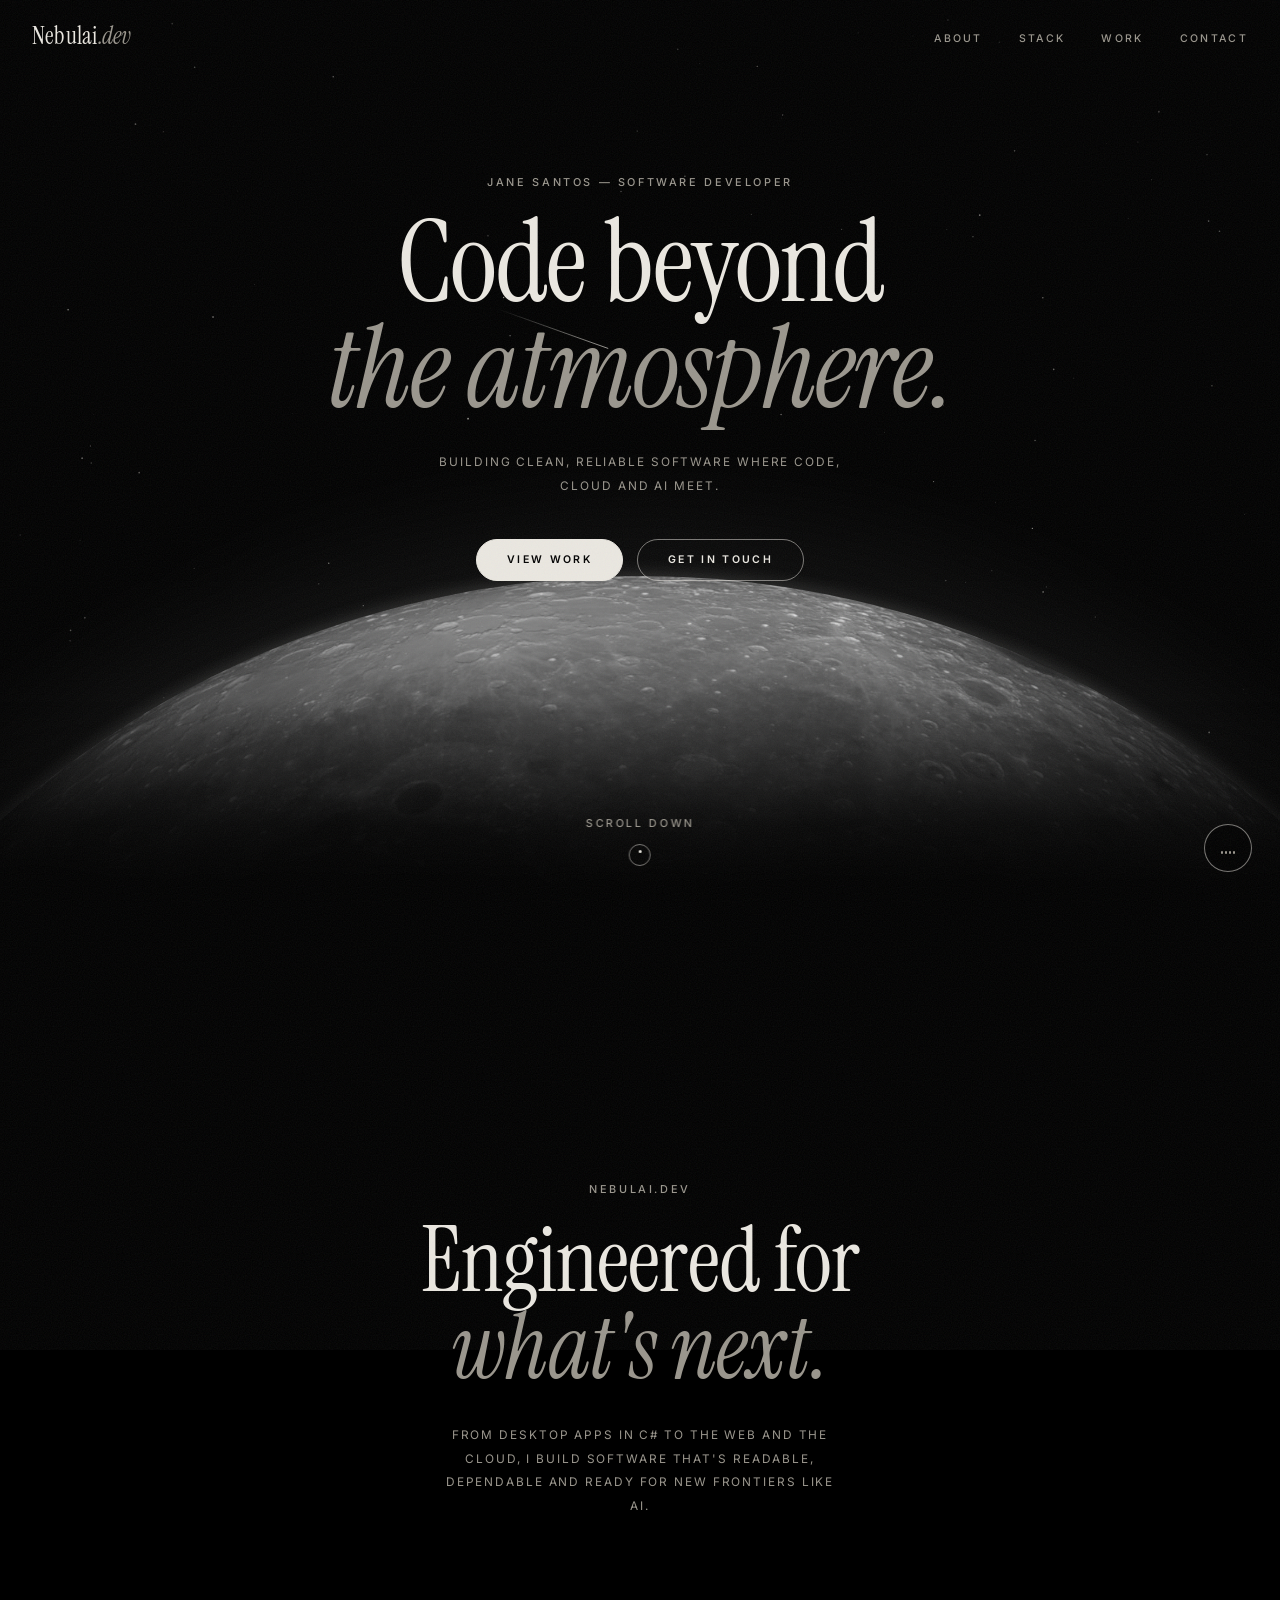
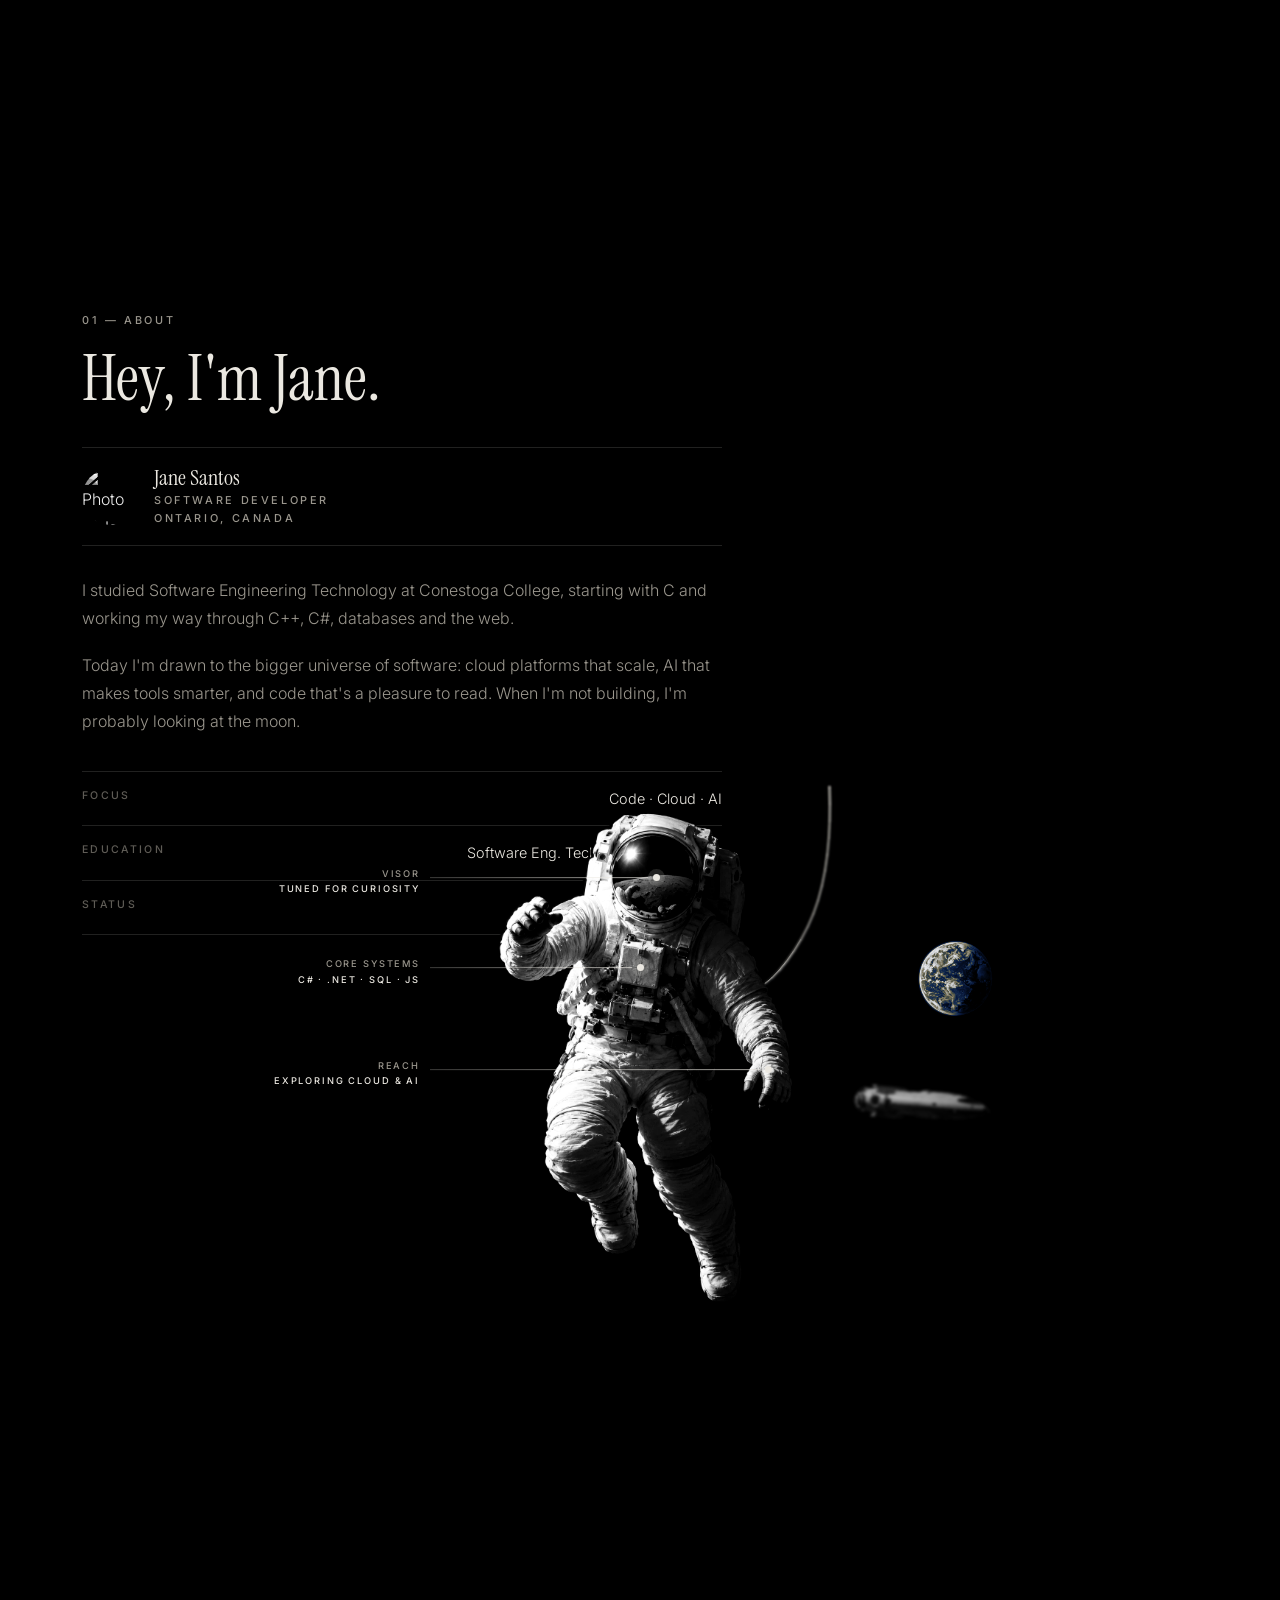
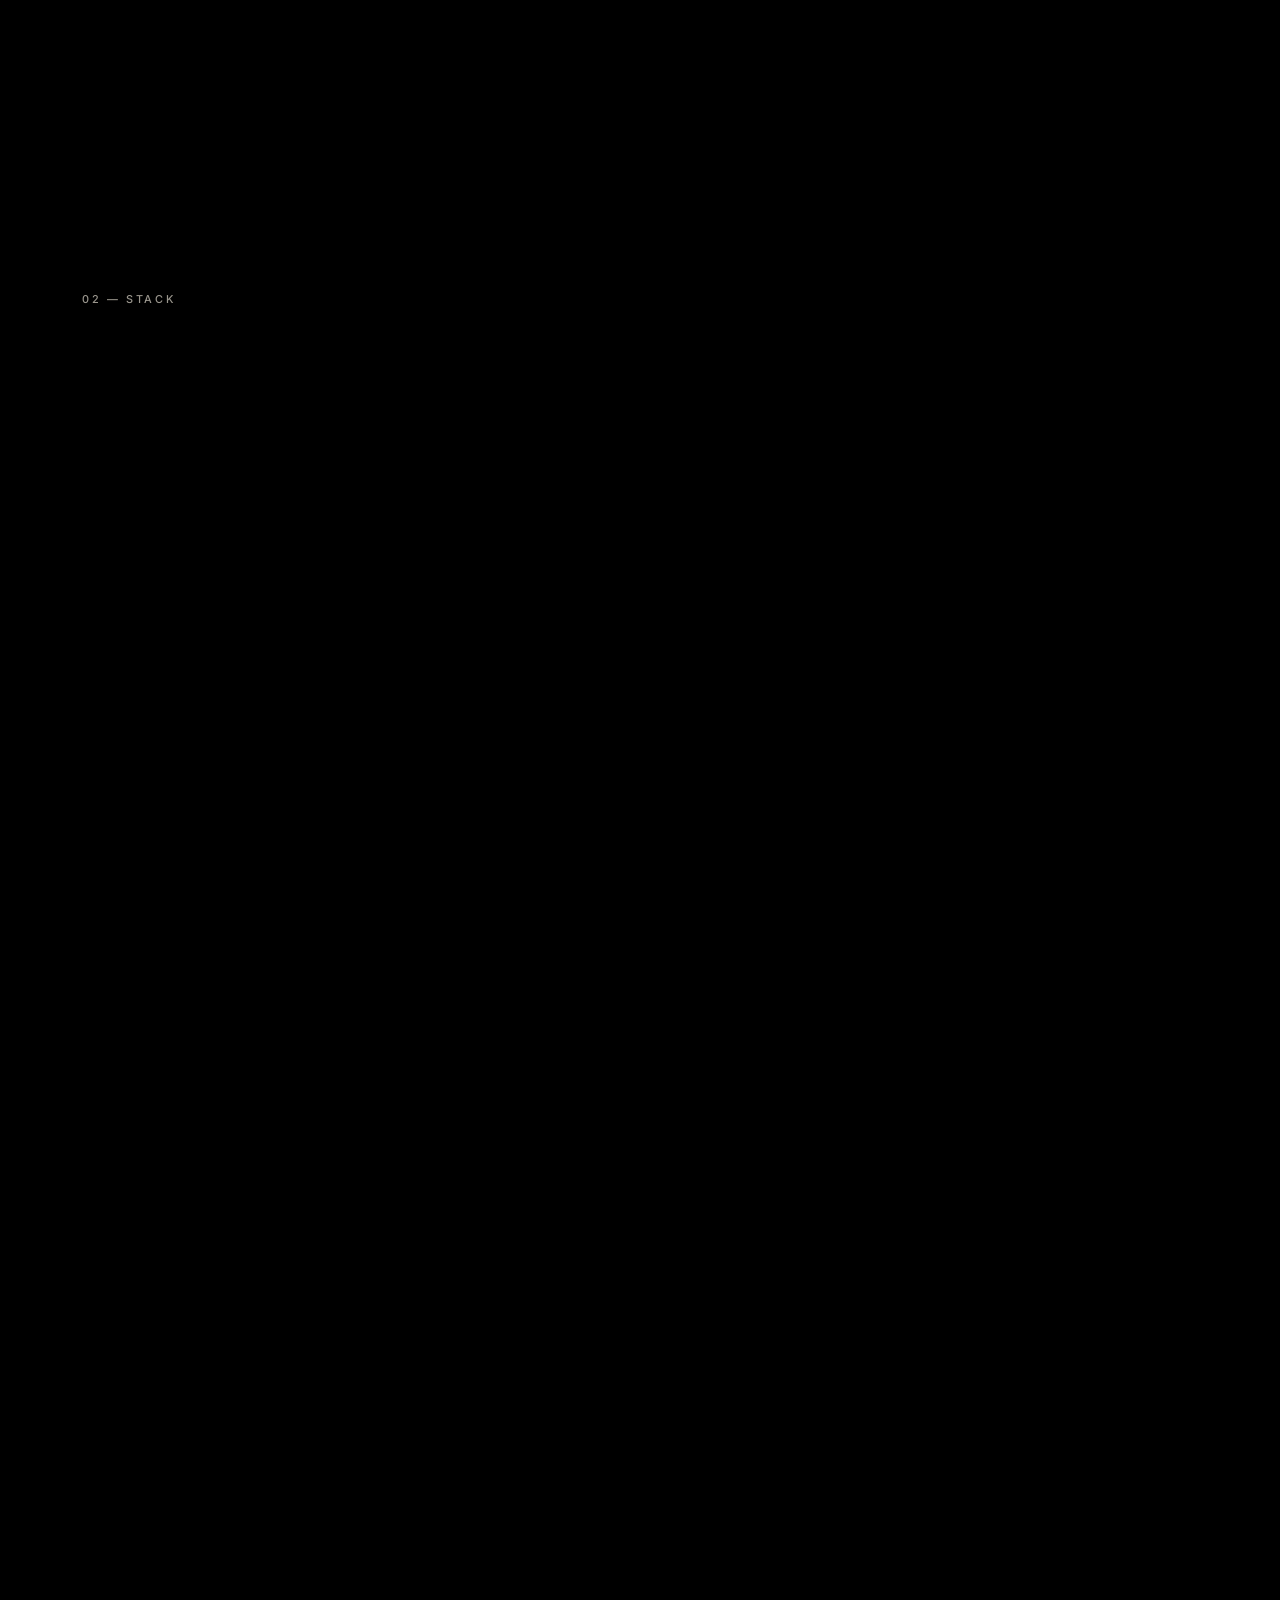
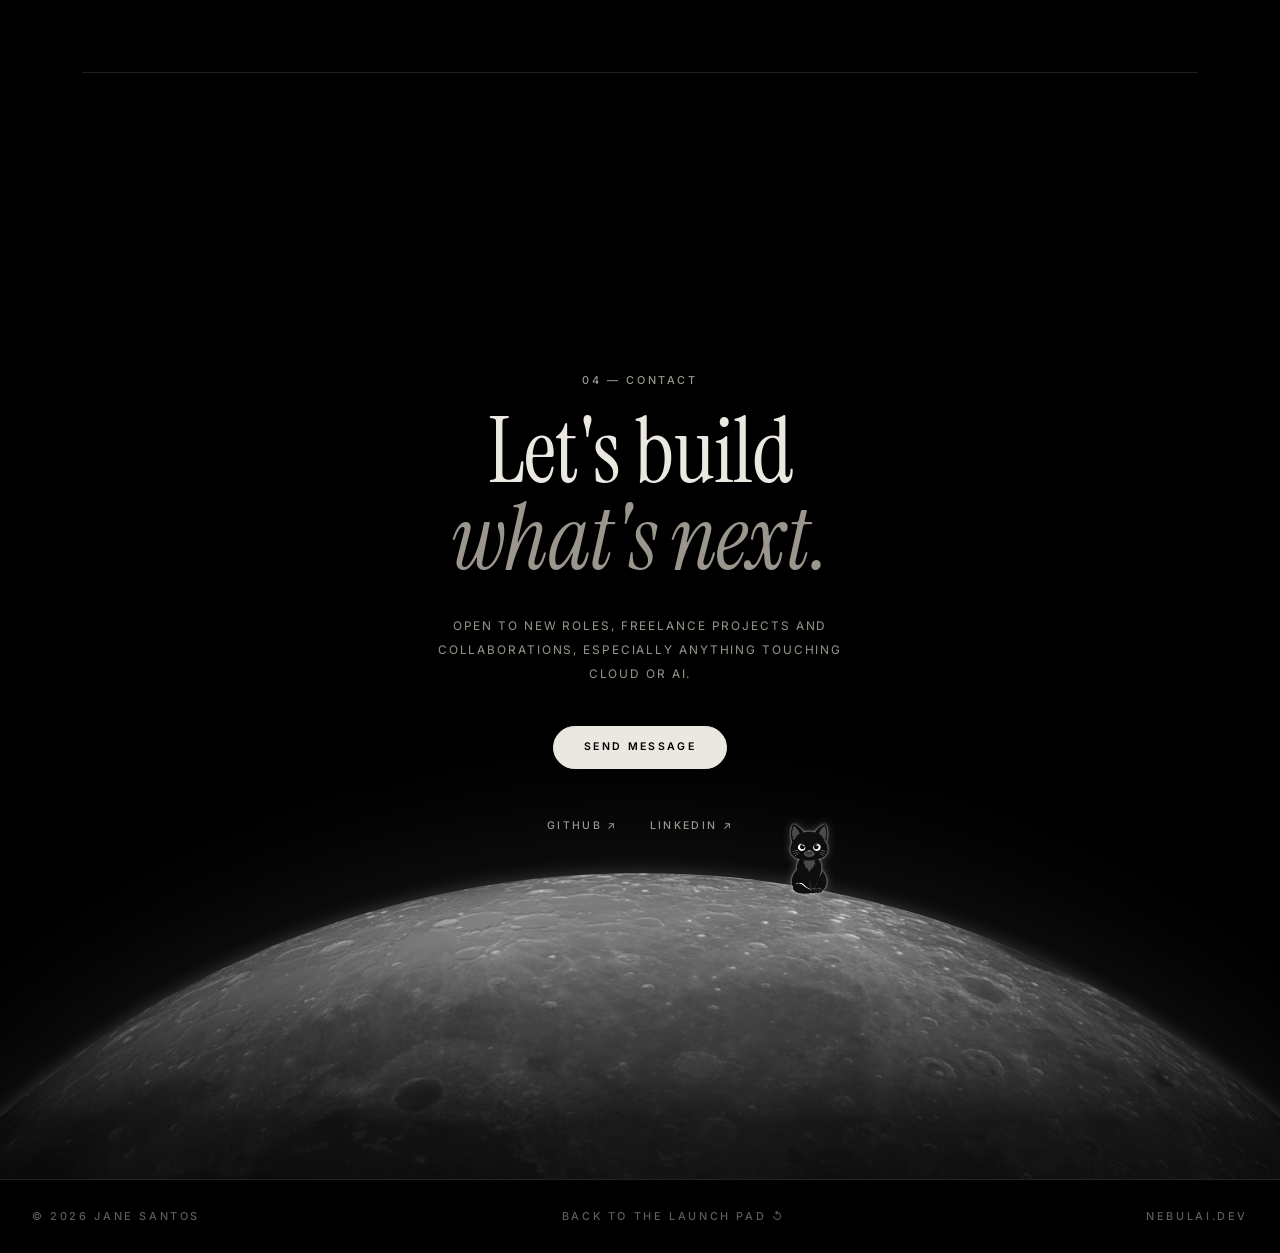
==== dark.html @ 29e5b68e "Combine bright and dark sides behind one launch screen, add easter eggs - Launch gate asks "Choose y" ====
<!DOCTYPE html>
<html lang="en">
<head>
  <meta charset="utf-8">
  <meta name="viewport" content="width=device-width, initial-scale=1">
  <title>nebulai.dev — Jane Santos</title>
  <meta name="description" content="Jane Santos — software developer working where code, cloud and AI meet.">
  <meta name="theme-color" content="#000000">
  <link rel="icon" href="favicon.ico">
  <link rel="preconnect" href="https://fonts.googleapis.com">
  <link rel="preconnect" href="https://fonts.gstatic.com" crossorigin>
  <link href="https://fonts.googleapis.com/css2?family=Instrument+Serif:ital@0;1&family=Inter:wght@300;400;500;600&family=JetBrains+Mono:wght@400&display=swap" rel="stylesheet">
  <link rel="stylesheet" href="CSS/dark.css">
</head>
<body>

  <a class="skip-link" href="#main">Skip to content</a>
  <canvas id="stars" aria-hidden="true"></canvas>

  <!-- Gradient map that tints the black and white Earth: dark oceans to deep blue,
       land to muted olive and tan, clouds stay white -->
  <svg class="svg-defs" width="0" height="0" aria-hidden="true">
    <filter id="earth-tone" color-interpolation-filters="sRGB">
      <feComponentTransfer>
        <feFuncR type="table" tableValues="0 .04 .10 .26 .42 .56 .66 .76 .86 .94 1"/>
        <feFuncG type="table" tableValues="0 .11 .20 .30 .42 .53 .66 .77 .87 .95 1"/>
        <feFuncB type="table" tableValues="0 .26 .36 .30 .33 .43 .62 .76 .88 .97 1"/>
      </feComponentTransfer>
    </filter>
  </svg>

  <!-- Nav -->
  <header class="nav">
    <a href="#top" class="wordmark">Nebulai<span>.dev</span></a>
    <nav aria-label="Primary">
      <ul class="nav-links">
        <li><a href="#about">About</a></li>
        <li><a href="#stack">Stack</a></li>
        <li><a href="#work">Work</a></li>
        <li><a href="#contact">Contact</a></li>
      </ul>
    </nav>
  </header>

  <main id="main">

    <!-- Hero: headline over a rising lunar horizon -->
    <section class="hero" id="top">
      <div class="hero-content">
        <p class="label">Jane Santos — Software Developer</p>
        <h1>Code beyond<br><em>the atmosphere.</em></h1>
        <p class="caps">Building clean, reliable software where code, cloud and AI meet.</p>
        <div class="hero-cta">
          <a class="pill pill-solid" href="#work">View work</a>
          <a class="pill" href="#contact">Get in touch</a>
        </div>
      </div>

      <div class="horizon" aria-hidden="true"><img src="images/moon.jpg" alt="" width="2560" height="2560"></div>

      <a class="scroll-cue" href="#intro" aria-label="Scroll down">
        <span class="label">Scroll down</span>
        <span class="cue-ring"><span></span></span>
      </a>
    </section>

    <!-- Statement -->
    <section class="statement" id="intro">
      <p class="label" data-reveal>nebulai.dev</p>
      <h2 class="display" data-reveal style="--d:.1s">Engineered for<br><em>what's next.</em></h2>
      <p class="caps" data-reveal style="--d:.2s">From desktop apps in C# to the web and the cloud, I build software that's readable, dependable and ready for new frontiers like AI.</p>
    </section>

    <!-- About -->
    <section class="about" id="about">
      <div class="container about-grid">
        <div class="about-text">
          <p class="label" data-reveal>01 — About</p>
          <h2 class="title" data-reveal style="--d:.1s">Hey, I'm Jane.</h2>

          <div class="id-card" data-reveal style="--d:.15s">
            <img class="avatar" src="https://github.com/janeset.png?size=160" alt="Photo of Jane" width="56" height="56">
            <div>
              <p class="id-name">Jane Santos</p>
              <p class="label">Software developer<br>Ontario, Canada</p>
            </div>
          </div>

          <p data-reveal style="--d:.2s">I studied Software Engineering Technology at Conestoga College, starting with C and working my way through C++, C#, databases and the web.</p>
          <p data-reveal style="--d:.25s">Today I'm drawn to the bigger universe of software: cloud platforms that scale, AI that makes tools smarter, and code that's a pleasure to read. When I'm not building, I'm probably looking at the moon.</p>

          <dl class="specs" data-reveal style="--d:.3s">
            <div><dt>Focus</dt><dd>Code · Cloud · AI</dd></div>
            <div><dt>Education</dt><dd>Software Eng. Technology, Conestoga</dd></div>
            <div><dt>Status</dt><dd>Open to new missions</dd></div>
          </dl>
        </div>

        <figure class="suit" aria-hidden="true" data-reveal>
          <!-- Farthest layer: Earth, effectively at infinity -->
          <div class="deep">
            <img class="earth" src="images/earth.jpg" alt="" width="520" height="520" loading="lazy">
          </div>

          <!-- ~100 m behind the astronaut: the ship the tether runs to -->
          <div class="far">
            <img class="ship" src="images/ship.jpg" alt="" width="900" height="507" loading="lazy">
          </div>

          <!-- Tether from the astronaut's hip to the ship's rear hatch, drawn by the script below -->
          <div class="tether"><canvas></canvas><canvas></canvas><canvas></canvas><canvas></canvas></div>

          <div class="suit-float">
            <img class="astro" src="images/astronaut.webp" alt="" width="1086" height="1448">
            <span class="suit-light"></span>
            <span class="anno" style="--x:54%; --y:17%;"><span class="anno-label">Visor<br><b>Tuned for curiosity</b></span></span>
            <span class="anno" style="--x:50%; --y:34%;"><span class="anno-label">Core systems<br><b>C# · .NET · SQL · JS</b></span></span>
            <span class="anno" style="--x:82%; --y:53%;"><span class="anno-label">Reach<br><b>Exploring cloud &amp; AI</b></span></span>
          </div>
          <span class="dust" aria-hidden="true"><i></i><i></i><i></i><i></i><i></i></span>
        </figure>
      </div>
    </section>

    <!-- Stack -->
    <section class="section" id="stack">
      <div class="container">
        <p class="label" data-reveal>02 — Stack</p>
        <h2 class="title" data-reveal style="--d:.1s">Tools of the mission.</h2>
        <div class="stack-grid">
          <div class="stack-col" data-reveal style="--d:.1s">
            <h3>Code</h3>
            <ul>
              <li>C#<span>.NET · WPF · UWP</span></li>
              <li>C / C++<span>Foundations</span></li>
              <li>JavaScript<span>Web</span></li>
              <li>PHP<span>Server-side</span></li>
              <li>HTML &amp; CSS<span>Interfaces</span></li>
            </ul>
          </div>
          <div class="stack-col" data-reveal style="--d:.2s">
            <h3>Cloud &amp; Data</h3>
            <ul>
              <li>MySQL<span>Databases</span></li>
              <li>Git &amp; GitHub<span>Version control</span></li>
              <li>GitHub Pages<span>Hosting</span></li>
              <li>Cloud deployment<span>Exploring</span></li>
            </ul>
          </div>
          <div class="stack-col" data-reveal style="--d:.3s">
            <h3>AI</h3>
            <ul>
              <li>LLMs &amp; prompting<span>Exploring</span></li>
              <li>AI-assisted development<span>Daily</span></li>
              <li>APIs &amp; integrations<span>Exploring</span></li>
            </ul>
          </div>
        </div>
      </div>
    </section>

    <!-- Work -->
    <section class="section" id="work">
      <div class="container">
        <p class="label" data-reveal>03 — Selected work</p>
        <h2 class="title" data-reveal style="--d:.1s">Missions launched.</h2>

        <ol class="work">
          <li data-reveal>
            <a class="work-row" href="https://github.com/janeset/text-editor">
              <span class="work-num">01</span>
              <span class="work-title">Text Editor</span>
              <span class="work-desc">A desktop text editor built with Windows Presentation Foundation on .NET: open, edit and save files with a familiar UI.</span>
              <span class="work-tags">C# · WPF · .NET</span>
              <span class="work-arrow" aria-hidden="true">→</span>
            </a>
          </li>
          <li data-reveal>
            <a class="work-row" href="https://github.com/janeset/tile-puzzle-game-uwp">
              <span class="work-num">02</span>
              <span class="work-title">Tile Puzzle</span>
              <span class="work-desc">The classic sliding-tile puzzle: move tiles into the empty spot until they're in order. Built with Hongsik Eom.</span>
              <span class="work-tags">C# · UWP · Team</span>
              <span class="work-arrow" aria-hidden="true">→</span>
            </a>
          </li>
          <li data-reveal>
            <a class="work-row" href="https://github.com/janeset/zoo-website-cgi-php">
              <span class="work-num">03</span>
              <span class="work-title">Zoo Website</span>
              <span class="work-desc">A multi-page zoo site with server-side rendering using CGI and PHP. Built with Hongsik Eom.</span>
              <span class="work-tags">PHP · CGI · HTML/CSS</span>
              <span class="work-arrow" aria-hidden="true">→</span>
            </a>
          </li>
          <li data-reveal>
            <a class="work-row" href="https://github.com/janeset/hilo-game-asp-classic">
              <span class="work-num">04</span>
              <span class="work-title">Hi-Lo Game</span>
              <span class="work-desc">A number-guessing web game: pick a max, then guess, and the server tells you if you're too high, too low or spot on.</span>
              <span class="work-tags">ASP Classic · Web</span>
              <span class="work-arrow" aria-hidden="true">→</span>
            </a>
          </li>
        </ol>

        <p class="more" data-reveal><a class="pill" href="https://github.com/janeset">All projects on GitHub</a></p>
      </div>
    </section>

    <!-- Contact: bookended by the moon -->
    <section class="contact" id="contact">
      <div class="contact-inner">
        <p class="label" data-reveal>04 — Contact</p>
        <h2 class="display" data-reveal style="--d:.1s">Let's build<br><em>what's next.</em></h2>
        <p class="caps" data-reveal style="--d:.2s">Open to new roles, freelance projects and collaborations, especially anything touching cloud or AI.</p>
        <div class="hero-cta" data-reveal style="--d:.3s">
          <button class="pill pill-solid" type="button" data-open-message>Send message</button>
        </div>
        <!-- The message form opens in a popup. Messages go through Web3Forms to Jane's inbox; her
             address never appears in the page. data-access-key is the Web3Forms key for that inbox. -->
        <dialog class="message-dialog" aria-labelledby="message-title">
        <form class="contact-form" data-access-key="56c826d7-258f-4535-a06f-22f3684d419f" novalidate>
          <p class="label" id="message-title">Make contact</p>
          <button class="dialog-close" type="button" aria-label="Close" data-close-message>×</button>
          <div class="form-row">
            <label class="field"><span>Name</span><input name="name" type="text" autocomplete="name" maxlength="80" required></label>
            <label class="field"><span>Email</span><input name="email" type="email" autocomplete="email" maxlength="254" spellcheck="false" required></label>
          </div>
          <label class="field"><span>Message</span><textarea name="message" rows="4" minlength="10" maxlength="500" aria-describedby="message-count" required></textarea></label>
          <p class="field-count" id="message-count" aria-live="off">0 / 500</p>
          <!-- spam trap: people never see or tick it; bots that fill everything in get turned away -->
          <input class="form-trap" name="botcheck" type="checkbox" tabindex="-1" autocomplete="off" aria-hidden="true">
          <div class="form-foot">
            <p class="form-status" role="status" aria-live="polite"></p>
            <button class="pill pill-solid" type="submit">Transmit</button>
          </div>
        </form>
        </dialog>
        <ul class="contact-links" data-reveal style="--d:.4s">
          <li><a href="https://github.com/janeset">GitHub ↗</a></li>
          <li><a href="https://www.linkedin.com/in/janeset/">LinkedIn ↗</a></li>
        </ul>
      </div>
      <div class="horizon horizon-end" aria-hidden="true"><img src="images/moon.jpg" alt="" width="2560" height="2560" loading="lazy"></div>
    </section>

  </main>

  <!-- Floating sound control, always within reach: the volume slider slides out on hover or focus -->
  <div class="sound-dock">
    <label class="sound-volume">
      <span class="label">Volume</span>
      <input type="range" min="0" max="100" value="60" aria-label="Music volume">
    </label>
    <button class="sound-toggle sound-float" type="button" aria-pressed="false" aria-label="Play background music">
      <span class="sound-bars" aria-hidden="true"><i></i><i></i><i></i><i></i></span>
    </button>
  </div>

  <footer class="footer">
    <p class="label">© <span id="year">2026</span> Jane Santos</p>
    <a class="label side-switch" href="./?launch">Back to the launch pad ↺</a>
    <p class="label">nebulai.dev</p>
  </footer>

  <script>
    document.getElementById('year').textContent = new Date().getFullYear();
    //var reduce = matchMedia('(prefers-reduced-motion: reduce)').matches;
    var reduce = false;

    // Sparse, quiet starfield
    (function () {
      var canvas = document.getElementById('stars');
      var ctx = canvas.getContext('2d');
      var stars = [], shooting = null, w, h, dpr;

      function resize() {
        dpr = Math.min(window.devicePixelRatio || 1, 2);
        w = canvas.width = innerWidth * dpr;
        h = canvas.height = innerHeight * dpr;
        canvas.style.width = innerWidth + 'px';
        canvas.style.height = innerHeight + 'px';
        var count = Math.round((innerWidth * innerHeight) / 9000);
        stars = [];
        for (var i = 0; i < count; i++) {
          stars.push({
            x: Math.random() * w,
            y: Math.random() * h,
            r: (Math.random() * 0.8 + 0.2) * dpr,
            a: Math.random() * Math.PI,
            s: Math.random() * 0.006 + 0.001,
            b: Math.random() * 0.5 + 0.2
          });
        }
      }

      function draw() {
        ctx.clearRect(0, 0, w, h);
        for (var i = 0; i < stars.length; i++) {
          var st = stars[i];
          if (!reduce) st.a += st.s;
          ctx.beginPath();
          ctx.arc(st.x, st.y, st.r, 0, Math.PI * 2);
          ctx.fillStyle = 'rgba(235,232,225,' + (st.b * (0.55 + Math.abs(Math.sin(st.a)) * 0.45)) + ')';
          ctx.fill();
        }
        if (!reduce) {
          if (!shooting && Math.random() < 0.0015) {
            shooting = { x: Math.random() * w * 0.6, y: Math.random() * h * 0.35, vx: 7 * dpr, vy: 2.5 * dpr, life: 1 };
          }
          if (shooting) {
            var g = ctx.createLinearGradient(shooting.x, shooting.y, shooting.x - shooting.vx * 16, shooting.y - shooting.vy * 16);
            g.addColorStop(0, 'rgba(235,232,225,' + shooting.life * 0.8 + ')');
            g.addColorStop(1, 'rgba(235,232,225,0)');
            ctx.strokeStyle = g;
            ctx.lineWidth = dpr;
            ctx.beginPath();
            ctx.moveTo(shooting.x, shooting.y);
            ctx.lineTo(shooting.x - shooting.vx * 16, shooting.y - shooting.vy * 16);
            ctx.stroke();
            shooting.x += shooting.vx; shooting.y += shooting.vy; shooting.life -= 0.012;
            if (shooting.life <= 0) shooting = null;
          }
          requestAnimationFrame(draw);
        }
      }

      addEventListener('resize', function () { resize(); if (reduce) draw(); });
      resize();
      draw();
    })();

    // Nav background once scrolled; hero parallax (moon rises, text drifts away)
    (function () {
      var nav = document.querySelector('.nav');
      var horizon = document.querySelector('.hero .horizon');
      var content = document.querySelector('.hero-content');
      var suit = document.querySelector('.suit');
      var mx = 0, my = 0;
      var ticking = false;

      function update() {
        var y = scrollY;
        nav.classList.toggle('scrolled', y > 40);
        if (!reduce && y < innerHeight * 1.2) {
          horizon.style.setProperty('--rise', (-y * 0.3) + 'px');
          content.style.opacity = Math.max(0, 1 - y / (innerHeight * 0.55));
          content.style.transform = 'translateY(' + (y * 0.25) + 'px)';
        }
        if (!reduce) {
          // Astronaut drifts at its own depth: slower than the page, nudged by the pointer
          var r = suit.getBoundingClientRect();
          var offset = r.top + r.height / 2 - innerHeight / 2;
          suit.style.setProperty('--px', mx + 'px');
          suit.style.setProperty('--py', (-offset * 0.14 + my) + 'px');
        }
        ticking = false;
      }
      function requestUpdate() {
        if (!ticking) { requestAnimationFrame(update); ticking = true; }
      }
      addEventListener('scroll', requestUpdate, { passive: true });
      addEventListener('resize', requestUpdate);
      if (matchMedia('(pointer: fine)').matches) {
        addEventListener('pointermove', function (e) {
          mx = (e.clientX / innerWidth - 0.5) * -18;
          my = (e.clientY / innerHeight - 0.5) * -14;
          requestUpdate();
        }, { passive: true });
      }
      update();
    })();

    // Tether: a 3D model of a 1.5 cm braided cable from the astronaut's hip (5 m from the camera) to
    // the ship's rear hatch (~105 m), projected through a pinhole camera. It is redrawn every frame from
    // the live positions of both ends, so float, tumble and parallax all keep it attached.
    (function () {
      var wrap = document.querySelector('.tether');
      if (!wrap) return;
      var suit = document.querySelector('.suit');
      var floater = document.querySelector('.suit-float');
      var astro = document.querySelector('.suit .astro');
      var far = document.querySelector('.far');
      var canvases = wrap.querySelectorAll('canvas');
      var ctxs = Array.prototype.map.call(canvases, function (c) { return c.getContext('2d'); });

      var Z0 = 5, Z1 = 105;              // depth of the hip and the hatch, m
      var LEN = 104;                     // cable length, m (~4% slack over the ~100 m gap)
      var DIA = 0.015;                   // cable diameter, m
      var SHADOW_END = 0.85;             // first stretch sits in the astronaut's shadow, m
      var BUCKETS = [2, 6, 12, Infinity]; // depth-of-field buckets (canvas 1-4), by metres along the cable
      // Slack, authored as it should look from the camera: [fraction of the way across the screen,
      // x px, y px off the straight sight line, for the 400 px figure]. Each point is lifted back into
      // 3D at its own depth, so foreshortening can't fold the curve into a kink. Lazy curves sit near
      // the astronaut (behind the glove, then out and back), the far part runs straight. No gravity in
      // orbit, so no sag; the tightest 3D bend is ~1.5 m, far above the cable's ~20 cm limit.
      var SHAPE = [[0, 0, 0], [.11, 23.3, 18.9], [.25, 45.3, 76.3], [.38, 64, 65.6], [.52, 56.9, 31],
                   [.64, 27.4, 7.1], [.75, 10.7, 1], [.87, 2.3, 1], [1, 0, 0]];
      var GLINTS = [19, 31, 47, 66, 88]; // where the far hairline now and then catches the sun, m
      var SUN = norm([-.55, -.62, -.56]);  // toward the sun: upper left, camera side
      var EARTH = norm([.45, -.45, .77]);  // toward Earth: upper right, behind the astronaut
      var IVORY = [228, 223, 212];         // matches the sunlit suit fabric
      var EARTHSHINE = [120, 150, 205];
      var BANDS = [-.75, -.25, .25, .75];  // across the cylinder, -1..1

      // Sample points packed toward the astronaut, where most of the on-screen length is
      var U = [];
      for (var i = 0; i <= 80; i++) U.push(LEN * (Math.exp(5 * i / 80) - 1) / (Math.exp(5) - 1));

      function norm(v) { var l = Math.hypot(v[0], v[1], v[2]) || 1; return [v[0] / l, v[1] / l, v[2] / l]; }
      function dot(a, b) { return a[0] * b[0] + a[1] * b[1] + a[2] * b[2]; }
      function cross(a, b) { return [a[1] * b[2] - a[2] * b[1], a[2] * b[0] - a[0] * b[2], a[0] * b[1] - a[1] * b[0]]; }
      function rgb(c) { return 'rgb(' + Math.round(c[0]) + ',' + Math.round(c[1]) + ',' + Math.round(c[2]) + ')'; }
      // How much of the cable at u metres a blur bucket draws. Across each seam the blurrier bucket
      // fades in before it and the sharper one fades out after it, so one is always fully opaque:
      // no gap and no doubled-up blob where the two meet.
      function bucketShare(b, u) {
        var lo = b ? BUCKETS[b - 1] : -Infinity, hi = BUCKETS[b];
        var fadeIn = b ? Math.min(1, Math.max(0, (u - lo * .7) / (lo * .3))) : 1;
        var fadeOut = hi === Infinity ? 1 : Math.min(1, Math.max(0, 1 - (u - hi) / (hi * .3)));
        return Math.min(fadeIn, fadeOut);
      }

      // Smooth (Catmull-Rom style) interpolation of the slack shape
      function shapeSlope(k, j) {
        if (k === 0 || k === SHAPE.length - 1) return 0;
        return (SHAPE[k + 1][j] - SHAPE[k - 1][j]) / (SHAPE[k + 1][0] - SHAPE[k - 1][0]);
      }
      function deviation(s) {
        var k = 1;
        while (k < SHAPE.length - 1 && SHAPE[k][0] < s) k++;
        var a = SHAPE[k - 1], b = SHAPE[k], h = b[0] - a[0], q = (s - a[0]) / h, q2 = q * q, q3 = q2 * q;
        return [1, 2].map(function (j) {
          return (2 * q3 - 3 * q2 + 1) * a[j] + (q3 - 2 * q2 + q) * h * shapeSlope(k - 1, j) +
                 (3 * q2 - 2 * q3) * b[j] + (q3 - q2) * h * shapeSlope(k, j);
        });
      }
      // Slow transverse waves running from the astronaut toward the ship, dying out with distance
      function wave(u, t) {
        var env = .09 * (1 - Math.exp(-u * u / .36)) * Math.exp(-u / 7);
        var a = Math.sin(2 * Math.PI * (u / 7 - t / 16));
        var b = Math.sin(2 * Math.PI * (u / 11 - t / 13) + 1.3);
        return [env * (.8 * a - .35 * b), env * (.6 * a + .55 * b)];
      }
      // A point on the cable u metres from the hip, in camera space (m). A straight line from hip to
      // hatch projects at screen fraction k * Z1 / Z, which is where the slack shape is looked up.
      function pointAt(u, t, A, B) {
        var k = u / LEN, Z = A[2] + k * (B[2] - A[2]), d = deviation(k * B[2] / Z), w = wave(u, t);
        return [A[0] + k * (B[0] - A[0]) + d[0] * Z / 1250 + w[0], A[1] + k * (B[1] - A[1]) + d[1] * Z / 1250 + w[1], Z];
      }

      // Live end points, in the figure's own pixels
      function matrixOf(el) {
        var t = getComputedStyle(el).transform;
        if (!t || t === 'none') return [1, 0, 0, 1, 0, 0];
        var v = t.slice(t.indexOf('(') + 1).match(/-?\d*\.?\d+(?:e[-+]?\d+)?/gi).map(Number);
        return v.length === 6 ? v : [v[0], v[1], v[4], v[5], v[12], v[13]];
      }
      function translateOf(el) {
        var t = getComputedStyle(el).translate;
        if (!t || t === 'none') return [0, 0];
        var v = t.split(' ').map(parseFloat);
        return [v[0] || 0, v[1] || 0];
      }
      // Clip point behind the right hip, carried through the astronaut's tumble and zero-g drift
      function hipPoint(W, H) {
        var m = matrixOf(astro), ox = .54 * W, oy = .36 * H; // .astro transform-origin
        var dx = .60 * W - ox, dy = .50 * H - oy, fl = matrixOf(floater);
        return [ox + m[0] * dx + m[2] * dy + m[4] + fl[4], oy + m[1] * dx + m[3] * dy + m[5] + fl[5]];
      }
      // Rear hatch (12% / 43% into the ship image), plus the far layer's own parallax offset
      function hatchPoint(W, H) {
        var o = translateOf(far), shipW = .4 * W;
        return [W + .12 * shipW + o[0], .02 * H + .43 * shipW * 507 / 900 + o[1]];
      }

      var dpr = 1, cw = 0, ch = 0;
      function size() {
        dpr = Math.min(window.devicePixelRatio || 1, 2);
        cw = wrap.offsetWidth;
        ch = wrap.offsetHeight;
        Array.prototype.forEach.call(canvases, function (c, k) {
          c.width = Math.round(cw * dpr);
          c.height = Math.round(ch * dpr);
          ctxs[k].setTransform(dpr, 0, 0, dpr, 0, 0);
          ctxs[k].lineCap = 'round';
        });
      }

      // One short stretch of cable, shaded as a lit cylinder and drawn at its true projected width.
      // fade is this stretch's share of its depth-of-field bucket (cross-fades at bucket seams).
      function segment(i, P, S, f, ctx, fade) {
        var p0 = P[i], p1 = P[i + 1], s0 = S[i], s1 = S[i + 1];
        var sx = s1[0] - s0[0], sy = s1[1] - s0[1], sl = Math.hypot(sx, sy) || 1;
        var nx = -sy / sl, ny = sx / sl;
        var m = [(p0[0] + p1[0]) / 2, (p0[1] + p1[1]) / 2, (p0[2] + p1[2]) / 2];
        var T = norm([p1[0] - p0[0], p1[1] - p0[1], p1[2] - p0[2]]);
        // V faces the camera; N runs across the cable on the side of the screen normal
        var c = norm([-m[0], -m[1], -m[2]]), ct = dot(c, T);
        var V = norm([c[0] - ct * T[0], c[1] - ct * T[1], c[2] - ct * T[2]]);
        var N = norm(cross(T, V));
        if ((N[0] - m[0] / m[2] * N[2]) * nx + (N[1] - m[1] / m[2] * N[2]) * ny < 0) N = [-N[0], -N[1], -N[2]];
        var sunA = dot(V, SUN), sunB = dot(N, SUN), earthA = dot(V, EARTH), earthB = dot(N, EARTH);
        var lit = (U[i] + U[i + 1]) / 2 >= SHADOW_END ? 1 : 0; // hard shadow edge: no air to soften it
        var width = f * DIA / m[2];

        // No ambient light in vacuum: only the sun and a faint cool rim of Earthshine
        function shade(x) {
          var r = Math.sqrt(1 - x * x);
          var sun = lit * Math.max(0, sunA * r + sunB * x);
          var earth = .22 * Math.max(0, earthA * r + earthB * x);
          return [0, 1, 2].map(function (j) { return 4 + IVORY[j] * sun + EARTHSHINE[j] * earth; });
        }
        function line(offset, lineWidth, style, alpha) {
          ctx.globalAlpha = alpha * fade;
          // Round caps join neighbouring strokes, but where they're translucent the overlaps would bead
          ctx.lineCap = alpha * fade < 1 ? 'butt' : 'round';
          ctx.strokeStyle = style;
          ctx.lineWidth = lineWidth;
          ctx.beginPath();
          ctx.moveTo(s0[0] + nx * offset, s0[1] + ny * offset);
          ctx.lineTo(s1[0] + nx * offset, s1[1] + ny * offset);
          ctx.stroke();
        }

        if (width >= 1) {
          // Bands across the tapered width, plus a specular streak where the sun hits square on
          BANDS.forEach(function (x) { line(x * width / 2, width / 4 * 1.3, rgb(shade(x)), 1); });
          var peak = Math.hypot(sunA, sunB);
          if (lit && peak > 0) line(sunB / peak * width * .4, Math.max(.35, width * .15), '#fffcf4', .45 * peak);
        } else {
          // Under a pixel wide: a 1 px hairline whose opacity is its true coverage (no haze in vacuum)
          var avg = [0, 0, 0];
          BANDS.forEach(function (x) { shade(x).forEach(function (v, j) { avg[j] += v / BANDS.length; }); });
          line(0, 1, rgb(avg), width);
        }
        ctx.globalAlpha = 1;
      }

      // Brief sun glints where the far hairline's braid catches the light
      function glints(A, B, f, cx, cy, t) {
        var ctx = ctxs[ctxs.length - 1];
        GLINTS.forEach(function (u, k) {
          var g = Math.pow(.5 + .5 * Math.sin(t * 2 * Math.PI / 9 + k * 2.1), 8);
          if (g < .02) return;
          var p = pointAt(u, t, A, B), x = cx + f * p[0] / p[2], y = cy + f * p[1] / p[2];
          var glow = ctx.createRadialGradient(x, y, 0, x, y, 1.8);
          glow.addColorStop(0, 'rgba(255,252,244,' + (.55 * g) + ')');
          glow.addColorStop(1, 'rgba(255,252,244,0)');
          ctx.fillStyle = glow;
          ctx.beginPath();
          ctx.arc(x, y, 1.8, 0, 2 * Math.PI);
          ctx.fill();
        });
      }

      function draw(t) {
        if (!wrap.offsetParent) return; // hidden on narrow screens
        if (wrap.offsetWidth !== cw || wrap.offsetHeight !== ch) size();
        var W = suit.offsetWidth, H = suit.offsetHeight;
        var f = 3.125 * W, cx = W / 2, cy = H / 2; // 1250 px focal length for the 400 px figure
        var hip = hipPoint(W, H), hatch = hatchPoint(W, H);
        var A = [(hip[0] - cx) * Z0 / f, (hip[1] - cy) * Z0 / f, Z0];
        var B = [(hatch[0] - cx) * Z1 / f, (hatch[1] - cy) * Z1 / f, Z1];

        var P = [], S = [];
        for (var i = 0; i < U.length; i++) {
          var p = pointAt(U[i], t, A, B);
          P.push(p);
          S.push([cx + f * p[0] / p[2], cy + f * p[1] / p[2]]);
        }
        ctxs.forEach(function (ctx) { ctx.clearRect(0, 0, cw, ch); });
        for (i = 0; i < U.length - 1; i++) {
          var u = (U[i] + U[i + 1]) / 2;
          for (var b = 0; b < ctxs.length; b++) {
            var fade = bucketShare(b, u);
            if (fade > 0) segment(i, P, S, f, ctxs[b], fade);
          }
        }
        glints(A, B, f, cx, cy, t);
      }

      var raf = 0;
      function loop(ms) { draw(ms / 1000); raf = requestAnimationFrame(loop); }
      if (reduce) {
        // One still frame, redrawn only when the layout changes
        draw(0);
        addEventListener('resize', function () { draw(0); });
      } else if ('IntersectionObserver' in window) {
        new IntersectionObserver(function (entries) {
          cancelAnimationFrame(raf);
          if (entries[entries.length - 1].isIntersecting) raf = requestAnimationFrame(loop);
        }, { rootMargin: '100px' }).observe(suit);
      } else {
        raf = requestAnimationFrame(loop);
      }
    })();

    // Background music: "Space Ambient" by playstarz_music (Pixabay License, no attribution needed).
    // Played through Web Audio so fades and volume also work on iOS. The file only loads once someone
    // turns sound on; browsers allow that only after a click or key press. On/off and volume are
    // remembered for the next visit.
    (function () {
      var buttons = Array.prototype.slice.call(document.querySelectorAll('.sound-toggle'));
      var dock = document.querySelector('.sound-dock');
      var slider = document.querySelector('.sound-volume input');
      var AC = window.AudioContext || window.webkitAudioContext;
      if (!buttons.length || !AC) { if (dock) dock.hidden = true; return; }

      var SRC = 'audio/space-ambient.mp3';
      var KEY = 'nebulaiSound', VOL_KEY = 'nebulaiVolume';
      var volume = .6, wanted = false, running = false;
      var ctx, gain, track;

      function stored(key) { try { return localStorage.getItem(key); } catch (e) { return null; } }
      function store(key, v) { try { localStorage.setItem(key, v); } catch (e) {} }
      // Slider position to gain, on a curve so the low end of the slider stays usable
      function level() { return Math.pow(volume, 1.6); }

      function build() {
        ctx = new AC();
        track = new Audio(SRC);
        track.loop = true;
        track.preload = 'auto';
        gain = ctx.createGain();
        gain.gain.value = 0;
        ctx.createMediaElementSource(track).connect(gain).connect(ctx.destination);
      }
      function start() {
        if (!ctx) build();
        running = true;
        ctx.resume();
        track.play().catch(function () {}); // still blocked: the next click retries via the toggle
        gain.gain.cancelScheduledValues(ctx.currentTime);
        gain.gain.setTargetAtTime(level(), ctx.currentTime, 1);
      }
      function stop() {
        running = false;
        if (!ctx) return;
        gain.gain.cancelScheduledValues(ctx.currentTime);
        gain.gain.setTargetAtTime(0, ctx.currentTime, .35);
        setTimeout(function () { if (!running) track.pause(); }, 1800);
      }

      function showState(on) {
        buttons.forEach(function (b) {
          b.setAttribute('aria-pressed', on);
          b.setAttribute('aria-label', on ? 'Mute background music' : 'Play background music');
        });
      }
      function setWanted(on) {
        wanted = on;
        store(KEY, on ? 'on' : 'off');
        showState(on);
        if (on) start(); else stop();
        // Show the volume slider for a moment when sound comes on (touch screens have no hover)
        if (dock && on) {
          dock.classList.add('is-open');
          clearTimeout(dock.closeTimer);
          dock.closeTimer = setTimeout(function () { dock.classList.remove('is-open'); }, 4000);
        }
      }
      buttons.forEach(function (b) { b.addEventListener('click', function () { setWanted(!wanted); }); });

      if (slider) {
        var savedVolume = parseFloat(stored(VOL_KEY));
        if (!isNaN(savedVolume)) volume = Math.min(1, Math.max(0, savedVolume));
        slider.value = Math.round(volume * 100);
        slider.style.setProperty('--fill', slider.value + '%');
        slider.addEventListener('input', function () {
          volume = slider.value / 100;
          slider.style.setProperty('--fill', slider.value + '%');
          store(VOL_KEY, volume);
          if (running) gain.gain.setTargetAtTime(level(), ctx.currentTime, .05);
        });
      }

      // Returning visitor who left sound on: show it on, start at their first click or key press
      if (stored(KEY) === 'on') {
        wanted = true;
        showState(true);
        var resume = function (e) {
          if (dock && dock.contains(e.target)) return; // the dock handles its own clicks
          ['pointerdown', 'keydown'].forEach(function (type) { removeEventListener(type, resume, true); });
          if (wanted && !running) start();
        };
        ['pointerdown', 'keydown'].forEach(function (type) { addEventListener(type, resume, true); });
      }

      // Pause with the tab hidden, pick up again when it comes back
      document.addEventListener('visibilitychange', function () {
        if (!ctx || !running) return;
        if (document.hidden) track.pause(); else track.play().catch(function () {});
      });
    })();

    // Contact form: checks the fields, then sends the message through Web3Forms, which emails it to
    // Jane (the key in data-access-key decides where it goes). Results show under the fields.
    // Guards against spam and slips: a hidden bot trap, a minimum time to fill it in, length limits,
    // control characters stripped, one send at a time with a cooldown after, and a network timeout.
    (function () {
      var COPY = {
        idle: 'Transmit', busy: 'Transmitting…',
        ok: 'Signal received. Thank you, I\'ll be in touch soon.', fail: 'Signal lost. Try again in a moment.',
        invalid: 'Add your name, a valid email and a message.',
        short: 'Say a little more, at least 10 characters.',
        quick: 'That was quick! Give it a second look, then send.',
        wait: 'The channel is cooling down. Give it a minute before transmitting again.', offline: 'No signal. Check your connection and try again.', slow: 'The signal timed out. Try again in a moment.'
      };
      var MIN_FILL = 3000, COOLDOWN = 60000, TIMEOUT = 15000, MIN_MESSAGE = 10, LAST_KEY = 'nebulaiLastSent';
      var form = document.querySelector('.contact-form');
      if (!form) return;
      var el = form.elements, status = form.querySelector('.form-status'), button = form.querySelector('[type="submit"]');
      var count = form.querySelector('.field-count'), openedAt = 0, sending = false;
      // the popup: opened by its button; ×, Esc or a click on the backdrop close it. A half-written
      // message stays put if it's closed, so nothing is lost
      var dialog = document.querySelector('.message-dialog');
      document.querySelector('[data-open-message]').addEventListener('click', function () {
        if (status.dataset.kind === 'ok') say('');
        if (!openedAt) openedAt = Date.now();
        dialog.showModal();
        (el.name.value ? el.message : el.name).focus();
      });
      dialog.querySelector('[data-close-message]').addEventListener('click', function () { dialog.close(); });
      dialog.addEventListener('click', function (e) { if (e.target === dialog) dialog.close(); });
      var fields = form.querySelectorAll('[required]');
      function say(text, kind) { status.textContent = text; status.dataset.kind = kind || ''; }
      // drops invisible control characters (keeps line breaks in the message) and trims
      function clean(v, multiline) {
        v = v.replace(/[\u0000-\u0008\u000B\u000C\u000E-\u001F\u007F​-‏‪-‮]/g, '');
        return (multiline ? v : v.replace(/\s+/g, ' ')).trim();
      }
      function counter() {
        var max = el.message.maxLength, n = el.message.value.length;
        count.textContent = n + ' / ' + max;
        count.dataset.near = n > max * .9 ? 'true' : '';
      }
      counter();
      form.addEventListener('input', function (e) {
        e.target.removeAttribute('aria-invalid');
        if (e.target === el.message) counter();
        if (status.dataset.kind === 'error') say('');
      });
      function lastSent() { try { return +localStorage.getItem(LAST_KEY) || 0; } catch (e) { return 0; } }
      function busy(on) {
        sending = on;
        button.textContent = on ? COPY.busy : COPY.idle;
        button.disabled = on;
        button.toggleAttribute('aria-busy', on);
        fields.forEach(function (f) { f.readOnly = on; });
      }
      form.addEventListener('submit', function (e) {
        e.preventDefault();
        if (sending) return;
        // the trap is hidden from people; anything that ticks it is a bot, so it gets a quiet "sent"
        if (el.botcheck.checked) { form.reset(); counter(); say(COPY.ok, 'ok'); return; }
        var name = clean(el.name.value), email = clean(el.email.value), message = clean(el.message.value, true);
        var bad = Array.prototype.filter.call(fields, function (f) { return !clean(f.value) || !f.checkValidity(); });
        if (email && !/^[^\s@]+@[^\s@.]+(\.[^\s@.]+)+$/.test(email) && bad.indexOf(el.email) < 0) bad.push(el.email);
        bad.forEach(function (f) { f.setAttribute('aria-invalid', 'true'); });
        if (bad.length) { say(COPY.invalid, 'error'); bad[0].focus(); return; }
        if (message.length < MIN_MESSAGE) { el.message.setAttribute('aria-invalid', 'true'); say(COPY.short, 'error'); el.message.focus(); return; }
        if (Date.now() - openedAt < MIN_FILL) { say(COPY.quick, 'error'); return; }
        if (Date.now() - lastSent() < COOLDOWN) { say(COPY.wait, 'error'); return; }
        if (navigator.onLine === false) { say(COPY.offline, 'error'); return; }
        var key = form.dataset.accessKey;
        if (!key || /^YOUR_/.test(key)) { say('Messages aren\'t connected yet.', 'error'); return; }
        busy(true);
        say('');
        var ctrl = window.AbortController ? new AbortController() : null;
        var timer = ctrl && setTimeout(function () { ctrl.abort(); }, TIMEOUT);
        fetch('https://api.web3forms.com/submit', {
          method: 'POST',
          headers: { 'Content-Type': 'application/json', Accept: 'application/json' },
          signal: ctrl ? ctrl.signal : undefined,
          body: JSON.stringify({
            access_key: key,
            subject: 'New message from nebulai.dev (dark side)',
            from_name: 'nebulai.dev',
            name: name,
            email: email,
            message: message,
            botcheck: false
          })
        })
          .then(function (r) { return r.json().catch(function () { return {}; }); })
          .then(function (res) {
            if (!res.success) throw new Error(res.message || 'Not sent');
            try { localStorage.setItem(LAST_KEY, String(Date.now())); } catch (e) {}
            form.reset();
            counter();
            say(COPY.ok, 'ok');
          })
          .catch(function (err) { say(err && err.name === 'AbortError' ? COPY.slow : COPY.fail, 'error'); })
          .then(function () { clearTimeout(timer); busy(false); });
      });
    })();

    // Reveal elements as they enter the viewport
    if ('IntersectionObserver' in window) {
      document.documentElement.classList.add('js');
      var io = new IntersectionObserver(function (entries) {
        entries.forEach(function (e) {
          if (e.isIntersecting) { e.target.classList.add('is-in'); io.unobserve(e.target); }
        });
      }, { threshold: 0.15, rootMargin: '0px 0px -40px 0px' });
      document.querySelectorAll('[data-reveal]').forEach(function (el) { io.observe(el); });
    }
  </script>
  <script src="JS/eggs.js" data-side="dark" defer></script>
</body>
</html>
---- CSS/dark.css ----
/* ---------- Tokens: cinematic black & white ---------- */
:root {
  --bg: #000;
  --text: #ebe8e1;
  --muted: #9a968d;
  --dim: #5f5c56;
  --line: rgba(235, 232, 225, .14);
  --line-strong: rgba(235, 232, 225, .5);
  --serif: 'Instrument Serif', 'Times New Roman', Georgia, serif;
  --sans: 'Inter', system-ui, -apple-system, 'Segoe UI', sans-serif;
  --mono: 'JetBrains Mono', ui-monospace, monospace;
  --ease: cubic-bezier(.2, .7, .1, 1);
  color-scheme: dark;
}

/* ---------- Base ---------- */
*, *::before, *::after { box-sizing: border-box; }

html { scroll-behavior: smooth; }

body {
  margin: 0;
  background: var(--bg);
  color: var(--text);
  font-family: var(--sans);
  font-weight: 300;
  font-size: 16px;
  line-height: 1.75;
  -webkit-font-smoothing: antialiased;
  overflow-x: hidden;
}

img { max-width: 100%; display: block; }
a { color: inherit; text-decoration: none; }
h1, h2, h3 { margin: 0; font-weight: 400; }
p { margin: 0 0 1.2em; }
em { font-style: italic; }
::selection { background: var(--text); color: #000; }

.container { width: 100%; max-width: 1180px; margin: 0 auto; padding: 0 32px; }

.skip-link {
  position: absolute;
  left: -999px;
  top: 8px;
  z-index: 100;
  background: var(--text);
  color: #000;
  padding: 8px 14px;
}
.skip-link:focus { left: 8px; }
:focus-visible { outline: 1px solid var(--text); outline-offset: 4px; }

#stars { position: fixed; inset: 0; z-index: -1; pointer-events: none; }
.svg-defs { position: absolute; width: 0; height: 0; overflow: hidden; }

/* ---------- Type ---------- */
.label {
  margin: 0 0 18px;
  font: 500 .68rem/1.6 var(--sans);
  letter-spacing: .24em;
  text-transform: uppercase;
  color: var(--muted);
}

.caps {
  max-width: 58ch;
  margin: 0 auto;
  font: 400 .74rem/2 var(--sans);
  letter-spacing: .16em;
  text-transform: uppercase;
  color: var(--muted);
}

.display {
  font-family: var(--serif);
  font-size: clamp(2.8rem, 7vw, 6rem);
  line-height: .98;
  letter-spacing: -.01em;
  margin-bottom: 32px;
}
.display em, h1 em { color: var(--muted); }

.title {
  font-family: var(--serif);
  font-size: clamp(2.4rem, 5vw, 4rem);
  line-height: 1;
  margin-bottom: clamp(32px, 5vh, 56px);
}

/* ---------- Pills ---------- */
.pill {
  display: inline-flex;
  align-items: center;
  justify-content: center;
  padding: 15px 30px;
  border: 1px solid var(--line-strong);
  border-radius: 999px;
  font: 600 .66rem/1 var(--sans);
  letter-spacing: .22em;
  text-transform: uppercase;
  transition: background .4s var(--ease), color .4s var(--ease), border-color .4s var(--ease);
}
.pill:hover { background: var(--text); color: #000; border-color: var(--text); }
.pill-solid { background: var(--text); color: #000; border-color: var(--text); }
.pill-solid:hover { background: transparent; color: var(--text); }
button.pill { cursor: pointer; font-family: var(--sans); }

/* ---------- Message popup: the form over a blurred black backdrop; Esc, × or a click outside closes it ---------- */
.message-dialog {
  width: min(600px, calc(100% - 24px));
  max-width: none;
  max-height: calc(100% - 24px);
  padding: 0;
  border: 0;
  background: transparent;
  color: var(--text);
  overflow: visible;
}
.message-dialog::backdrop { background: rgba(0, 0, 0, .78); backdrop-filter: blur(6px); -webkit-backdrop-filter: blur(6px); }
.message-dialog[open] .contact-form { animation: dialog-in .5s var(--ease) both; }
@keyframes dialog-in { from { opacity: 0; transform: translateY(18px) scale(.98); } }
.contact-form {
  position: relative;
  padding: 30px 32px 26px;
  border: 1px solid var(--line);
  border-radius: 18px;
  background: #0a0a0a;
  text-align: left;
}
.contact-form .label { margin-bottom: 22px; padding-right: 44px; }
/* the popup title: bold and white so it reads first */
.contact-form #message-title { font-size: .82rem; font-weight: 700; letter-spacing: .22em; color: #fff; }
/* message length: quiet under the field, brighter as it nears the limit */
.field-count { margin: -12px 0 14px; text-align: right; font: 400 .66rem/1 var(--mono); letter-spacing: .1em; color: var(--dim); }
.field-count[data-near="true"] { color: var(--text); }
/* while a message is on its way the button can't be pressed twice */
.contact-form [type="submit"]:disabled { opacity: .55; cursor: progress; }
.dialog-close {
  position: absolute;
  top: 14px;
  right: 16px;
  width: 36px;
  height: 36px;
  border: 0;
  background: none;
  font: 300 1.7rem/1 var(--sans);
  color: var(--muted);
  cursor: pointer;
  transition: color .3s;
}
.dialog-close:hover { color: var(--text); }
.form-row { display: grid; grid-template-columns: 1fr 1fr; gap: 0 24px; }
.field { display: block; margin-bottom: 18px; }
.field > span {
  display: block;
  margin-bottom: 4px;
  font: 400 .68rem/1.6 var(--mono);
  letter-spacing: .14em;
  text-transform: uppercase;
  color: var(--muted);
}
.field input,
.field textarea {
  display: block;
  width: 100%;
  padding: 8px 2px 9px;
  border: 0;
  border-bottom: 1px solid var(--line-strong);
  border-radius: 0;
  background: transparent;
  font: 400 1rem/1.5 var(--sans);
  color: var(--text);
  transition: border-color .3s;
}
.field textarea { min-height: 96px; resize: vertical; }
.field input:focus,
.field textarea:focus { outline: none; border-bottom-color: var(--text); }
.field input[aria-invalid="true"],
.field textarea[aria-invalid="true"] { border-bottom-color: #e07a6a; }
.form-trap { position: absolute; left: -9999px; width: 1px; height: 1px; opacity: 0; }
.form-foot { display: flex; align-items: center; justify-content: space-between; gap: 16px; margin-top: 6px; }
.form-status { margin: 0; font-size: .88rem; line-height: 1.5; color: var(--muted); }
.form-status[data-kind="error"] { color: #e07a6a; }
.form-status[data-kind="ok"] { color: var(--text); }
@media (max-width: 640px) {
  .contact-form { padding: 26px 20px 22px; }
  .form-row { grid-template-columns: 1fr; }
  .form-foot { flex-direction: column-reverse; align-items: stretch; text-align: center; }
}

/* ---------- Nav ---------- */
.nav {
  position: fixed;
  inset: 0 0 auto;
  z-index: 50;
  display: flex;
  align-items: center;
  justify-content: space-between;
  height: 72px;
  padding: 0 32px;
  background: linear-gradient(#000, rgba(0, 0, 0, 0));
  transition: background .5s, border-color .5s;
  border-bottom: 1px solid transparent;
}
.nav.scrolled {
  background: rgba(0, 0, 0, .72);
  backdrop-filter: blur(14px);
  -webkit-backdrop-filter: blur(14px);
  border-bottom-color: var(--line);
}
.wordmark { font: 400 1.5rem/1 var(--serif); letter-spacing: .01em; margin-right: auto; }
.wordmark span { color: var(--muted); font-style: italic; }

.nav-links { display: flex; gap: 36px; list-style: none; margin: 0; padding: 0; }
.nav-links a {
  font: 500 .66rem/1 var(--sans);
  letter-spacing: .22em;
  text-transform: uppercase;
  color: var(--muted);
  transition: color .3s;
}
.nav-links a:hover { color: var(--text); }

/* Ambient music toggle: bars sit still when off, drift slowly when playing */
.sound-toggle {
  display: inline-flex;
  align-items: center;
  gap: 10px;
  padding: 8px 0;
  border: 0;
  background: none;
  color: var(--muted);
  font: 500 .66rem/1 var(--sans);
  letter-spacing: .22em;
  text-transform: uppercase;
  cursor: pointer;
  transition: color .3s;
}
.sound-toggle:hover, .sound-toggle[aria-pressed="true"] { color: var(--text); }
.sound-bars { display: inline-flex; align-items: flex-end; gap: 2px; height: 12px; }
.sound-bars i { width: 2px; height: 3px; background: currentColor; border-radius: 1px; transition: height .4s; }
.sound-toggle[aria-pressed="true"] .sound-bars i { animation: sound-bar 2.4s ease-in-out infinite; }
.sound-toggle[aria-pressed="true"] .sound-bars i:nth-child(2) { animation-delay: -.6s; }
.sound-toggle[aria-pressed="true"] .sound-bars i:nth-child(3) { animation-delay: -1.3s; }
.sound-toggle[aria-pressed="true"] .sound-bars i:nth-child(4) { animation-delay: -1.9s; }
@keyframes sound-bar { 0%, 100% { height: 3px; } 50% { height: 12px; } }

/* Floating sound control, bottom right: a pill that slides out a volume slider on hover or focus */
.sound-dock {
  position: fixed;
  right: 28px;
  bottom: 28px;
  z-index: 60;
  display: flex;
  align-items: center;
  height: 48px;
  border: 1px solid var(--line-strong);
  border-radius: 999px;
  background: rgba(0, 0, 0, .55);
  backdrop-filter: blur(10px);
  -webkit-backdrop-filter: blur(10px);
  transition: border-color .3s, box-shadow .4s;
}
.sound-dock:hover, .sound-dock:focus-within { border-color: var(--text); }
.sound-dock:has([aria-pressed="true"]) { box-shadow: 0 0 0 6px rgba(235, 232, 225, .06); }
.sound-float {
  justify-content: center;
  width: 46px;
  height: 46px;
  margin: 0;
  padding: 0;
  border-radius: 50%;
}
.sound-volume {
  display: flex;
  align-items: center;
  gap: 12px;
  width: 0;
  overflow: hidden;
  opacity: 0;
  transition: width .5s var(--ease), opacity .3s, padding .5s var(--ease);
}
.sound-dock:hover .sound-volume,
.sound-dock:focus-within .sound-volume,
.sound-dock.is-open .sound-volume { width: 190px; padding-left: 18px; opacity: 1; }
.sound-volume .label { margin: 0; font-size: .58rem; }

.sound-volume input {
  -webkit-appearance: none;
  appearance: none;
  width: 96px;
  height: 18px;
  margin: 0;
  background: transparent;
  cursor: pointer;
}
.sound-volume input::-webkit-slider-runnable-track {
  height: 2px;
  border-radius: 2px;
  background: linear-gradient(90deg, var(--text) var(--fill, 60%), var(--line-strong) var(--fill, 60%));
}
.sound-volume input::-moz-range-track { height: 2px; border-radius: 2px; background: var(--line-strong); }
.sound-volume input::-moz-range-progress { height: 2px; border-radius: 2px; background: var(--text); }
.sound-volume input::-webkit-slider-thumb {
  -webkit-appearance: none;
  width: 10px;
  height: 10px;
  margin-top: -4px;
  border: 0;
  border-radius: 50%;
  background: var(--text);
}
.sound-volume input::-moz-range-thumb { width: 10px; height: 10px; border: 0; border-radius: 50%; background: var(--text); }

@media (max-width: 640px) {
  .sound-dock { right: 16px; bottom: 16px; height: 44px; }
  .sound-float { width: 42px; height: 42px; }
}

/* ---------- Hero ---------- */
.hero {
  position: relative;
  height: 100vh;
  min-height: 680px;
  overflow: hidden;
  display: grid;
  place-items: center;
  text-align: center;
}
.hero::after {
  /* blend the horizon into the next section */
  content: "";
  position: absolute;
  inset: auto 0 0;
  height: 22%;
  background: linear-gradient(rgba(0, 0, 0, 0), #000);
  z-index: 2;
  pointer-events: none;
}

.hero-content { position: relative; z-index: 3; padding: 0 20px; margin-top: -16vh; will-change: transform, opacity; }
.hero h1 {
  font-family: var(--serif);
  font-size: clamp(3.2rem, 9vw, 8rem);
  line-height: .92;
  letter-spacing: -.015em;
  margin-bottom: 30px;
}
.hero-cta { display: flex; flex-wrap: wrap; justify-content: center; gap: 14px; margin-top: 40px; }

/* Intro sequence on load */
.hero-content > * { animation: rise 1.6s var(--ease) both; }
.hero-content > :nth-child(1) { animation-delay: .5s; }
.hero-content > :nth-child(2) { animation-delay: .7s; }
.hero-content > :nth-child(3) { animation-delay: 1s; }
.hero-content > :nth-child(4) { animation-delay: 1.2s; }
@keyframes rise { from { opacity: 0; transform: translateY(24px); filter: blur(6px); } }

/* The moon as a horizon */
.horizon {
  --size: max(1500px, 150vw);
  position: absolute;
  left: 50%;
  top: 64%;
  z-index: 1;
  width: var(--size);
  height: var(--size);
  border-radius: 50%;
  overflow: hidden;
  transform: translate(-50%, var(--rise, 0px));
  box-shadow:
    0 -1px 18px rgba(235, 232, 225, .18),
    0 -40px 140px rgba(235, 232, 225, .08);
  animation: horizon-in 2.6s var(--ease) .1s both;
}
.horizon img {
  width: 100%;
  height: 100%;
  transform: scale(1.045); /* trim the thin black border around the disc */
  filter: grayscale(1) contrast(1.1);
}
.horizon::after {
  /* sunlight grazing the top edge, night falling below */
  content: "";
  position: absolute;
  inset: 0;
  background: linear-gradient(rgba(0, 0, 0, 0) 0%, rgba(0, 0, 0, .35) 5%, rgba(0, 0, 0, .85) 13%, #000 22%);
}
@keyframes horizon-in { from { opacity: 0; translate: 0 8%; } }

.scroll-cue {
  position: absolute;
  bottom: 34px;
  left: 50%;
  z-index: 3;
  transform: translateX(-50%);
  display: flex;
  flex-direction: column;
  align-items: center;
  animation: rise 1.4s var(--ease) 1.6s both;
}
.scroll-cue .label { margin-bottom: 12px; }
.cue-ring {
  position: relative;
  width: 22px;
  height: 22px;
  border: 1px solid var(--line-strong);
  border-radius: 50%;
}
.cue-ring span {
  position: absolute;
  left: 50%;
  top: 5px;
  width: 3px;
  height: 3px;
  margin-left: -1.5px;
  border-radius: 50%;
  background: var(--text);
  animation: cue 2.2s var(--ease) infinite;
}
@keyframes cue { 0% { opacity: 0; transform: translateY(0); } 30% { opacity: 1; } 100% { opacity: 0; transform: translateY(9px); } }

/* ---------- Statement ---------- */
/* A full screen of its own, centred, so the hero's "Scroll down" cue lands on one clean frame */
.statement {
  min-height: 100vh;
  min-height: 100svh;
  display: flex;
  flex-direction: column;
  justify-content: center;
  align-items: center;
  padding: 96px 24px;
  text-align: center;
}

/* ---------- Sections ---------- */
/* Each section fills the screen with its content centred below the fixed nav,
   so the nav links (and the hero's scroll cue) land on one clean frame */
.section,
.about {
  min-height: 100vh;
  min-height: 100svh;
  display: flex;
  flex-direction: column;
  justify-content: center;
  padding: 112px 0 64px;
}

/* ---------- About ---------- */
.about { overflow-x: clip; }
.about-grid {
  display: grid;
  grid-template-columns: 1fr 1.15fr;
  gap: 40px;
  align-items: center;
}
.about-grid > * { min-width: 0; }
.about-text { max-width: 400px; }
.about-text > p:not(.label) { color: var(--muted); }
.about .title { margin-bottom: 36px; }

.id-card {
  display: flex;
  align-items: center;
  gap: 16px;
  padding: 18px 0;
  margin-bottom: 30px;
  border-top: 1px solid var(--line);
  border-bottom: 1px solid var(--line);
}
.id-card .label { margin: 0; }
.id-name { margin: 0; font: 400 1.35rem/1.2 var(--serif); }
.avatar {
  width: 56px;
  height: 56px;
  border-radius: 50%;
  object-fit: cover;
  filter: grayscale(1) contrast(1.05);
  transition: filter .6s;
}
.id-card:hover .avatar { filter: none; }

.specs { margin: 36px 0 0; }
.specs div {
  display: flex;
  justify-content: space-between;
  gap: 20px;
  padding: 14px 0;
  border-top: 1px solid var(--line);
}
.specs div:last-child { border-bottom: 1px solid var(--line); }
.specs dt { font: 500 .66rem/1.9 var(--sans); letter-spacing: .22em; text-transform: uppercase; color: var(--dim); }
.specs dd { margin: 0; font-size: .9rem; text-align: right; }

/* Astronaut with technical callouts */
.suit {
  position: relative;
  margin: 0;
  width: 100%;
  max-width: 400px;
  /* Shrinks on short screens so Earth, ship and astronaut fit in one screen */
  max-width: min(400px, calc((100vh - 170px) * .6));
  max-width: min(400px, calc((100svh - 170px) * .6));
  justify-self: start;
  margin-left: 90px; /* leaves room for the callout labels, clear of the text column */
  margin-top: clamp(72px, 12vh, 110px); /* room above for Earth */
  aspect-ratio: 1086 / 1448;
  translate: var(--px, 0px) var(--py, 0px); /* scroll + pointer parallax, set from JS */
}

/* Zero-g drift: the image and its callouts float together */
.suit-float {
  position: absolute;
  inset: 0;
  animation: zero-g 16s ease-in-out infinite;
}
@keyframes zero-g {
  0%, 100% { transform: translate(0, 0); }
  25% { transform: translate(-6px, -12px); }
  50% { transform: translate(5px, -22px); }
  75% { transform: translate(9px, -7px); }
}

.suit .astro {
  width: 100%;
  height: 100%;
  object-fit: contain;
  filter: grayscale(1) contrast(1.05);
  transform-origin: 54% 36%;
  animation: tumble 22s ease-in-out infinite;
  /* Cut-out of the suit (black space removed) so the tether and stars can sit behind it */
  -webkit-mask: url("../images/astronaut-mask.png") center / 100% 100% no-repeat;
  mask: url("../images/astronaut-mask.png") center / 100% 100% no-repeat;
}
@keyframes tumble {
  0%, 100% { transform: rotate(-1.4deg); }
  50% { transform: rotate(1.4deg); }
}
/* Slowly shifting sunlight, masked by the photo's own brightness so it only lands on the suit */
.suit-light {
  position: absolute;
  inset: 0;
  pointer-events: none;
  background: radial-gradient(circle, rgba(255, 255, 255, .32), rgba(255, 255, 255, 0) 32%);
  background-size: 170% 170%;
  mask: url("../images/astronaut.webp") center / 100% 100% no-repeat luminance;
  animation: sunlight 18s ease-in-out infinite;
}
@keyframes sunlight {
  0%, 100% { background-position: 10% 5%; }
  50% { background-position: 75% 55%; }
}

/* Layering inside the figure: Earth < ship < tether < astronaut < light < callouts < dust */
.suit-float { z-index: 1; }
.suit-float .astro { position: relative; z-index: 1; }
.suit-light { z-index: 2; }
.suit-float .anno { z-index: 3; }

/* Depth layers cancel part of the figure's parallax. They share the figure's translate transition,
   so the two interpolate together and the ratio holds mid-transition. */
.deep,
.far {
  position: absolute;
  inset: 0;
  z-index: 0;
  pointer-events: none;
  transition: translate .9s cubic-bezier(.2, .6, .2, 1);
}
/* Earth is effectively at infinity: no parallax at all */
.deep { translate: calc(var(--px, 0px) * -1) calc(var(--py, 0px) * -1); }
/* The ship is ~100 m behind the astronaut (5 m from camera): it keeps 5/105 of the parallax */
.far { translate: calc(var(--px, 0px) * -.952) calc(var(--py, 0px) * -.952); }

.earth {
  position: absolute;
  left: 118%;
  top: -24%; /* above the ship; the figure reserves room for it (margin-top) */
  width: 22%;
  height: auto;
  opacity: .92;
  filter: url(#earth-tone) blur(.3px);
  -webkit-mask-image: radial-gradient(circle at 49% 49%, #000 60%, transparent 68%);
  mask-image: radial-gradient(circle at 49% 49%, #000 60%, transparent 68%);
  animation: earth-turn 90s ease-in-out infinite;
}
@keyframes earth-turn {
  0%, 100% { transform: translate(0, 0); }
  50% { transform: translate(-6px, 4px); }
}

/* 160 px wide at ~12 px/m, so a ~13 m craft. Blur matches the far end of the tether. */
.ship {
  position: absolute;
  left: 100%;
  top: 2%;
  width: 40%;
  height: auto;
  opacity: .8;
  filter: brightness(.9) blur(1.5px);
  -webkit-mask-image: radial-gradient(ellipse 52% 48% at 51% 46%, #000 75%, transparent 100%);
  mask-image: radial-gradient(ellipse 52% 48% at 51% 46%, #000 75%, transparent 100%);
}

/* Tether, drawn by script from a 3D model of the cable. One canvas per depth-of-field bucket,
   blurred more the farther that stretch of cable is from the focal plane (the astronaut). */
.tether {
  position: absolute;
  left: 0;
  top: 0;
  width: 115%; /* reaches past the figure to the ship's hatch */
  height: 100%;
  z-index: 0; /* behind the cut-out astronaut */
  pointer-events: none;
}
.tether canvas { position: absolute; inset: 0; width: 100%; height: 100%; }
.tether canvas:nth-child(1) { filter: blur(.45px); }
.tether canvas:nth-child(2) { filter: blur(.8px); }
.tether canvas:nth-child(3) { filter: blur(1.15px); }
.tether canvas:nth-child(4) { filter: blur(1.5px); }

/* Out-of-focus dust drifting in front of the lens for depth */
.dust { position: absolute; inset: -10%; z-index: 3; pointer-events: none; }
.dust i {
  position: absolute;
  border-radius: 50%;
  background: rgba(235, 232, 225, .55);
  animation: dust linear infinite;
  opacity: 0;
}
.dust i:nth-child(1) { left: 14%; top: 72%; width: 6px;  height: 6px;  filter: blur(2.5px); animation-duration: 19s; }
.dust i:nth-child(2) { left: 80%; top: 32%; width: 11px; height: 11px; filter: blur(5px);   animation-duration: 26s; animation-delay: -8s; }
.dust i:nth-child(3) { left: 42%; top: 90%; width: 4px;  height: 4px;  filter: blur(1.5px); animation-duration: 15s; animation-delay: -3s; }
.dust i:nth-child(4) { left: 92%; top: 78%; width: 16px; height: 16px; filter: blur(8px);   animation-duration: 31s; animation-delay: -14s; }
.dust i:nth-child(5) { left: 26%; top: 24%; width: 3px;  height: 3px;  filter: blur(1px);   animation-duration: 23s; animation-delay: -11s; }
@keyframes dust {
  0% { transform: translate(0, 0); opacity: 0; }
  15% { opacity: .7; }
  85% { opacity: .45; }
  100% { transform: translate(-70px, -170px); opacity: 0; }
}

/* Each callout spans from the figure's left edge to its point; the label sits in the dark space outside */
.anno {
  position: absolute;
  left: 0;
  top: var(--y);
  width: var(--x);
  height: 1px;
}
.anno::before {
  content: "";
  position: absolute;
  top: 0;
  left: -10px;
  right: 8px;
  height: 1px;
  background: linear-gradient(90deg, rgba(235, 232, 225, .25), rgba(235, 232, 225, .7));
  transform-origin: left;
}
.anno::after {
  content: "";
  position: absolute;
  top: -3px;
  right: -3.5px;
  width: 7px;
  height: 7px;
  border-radius: 50%;
  background: var(--text);
  box-shadow: 0 0 0 5px rgba(235, 232, 225, .14);
}
.anno-label {
  position: absolute;
  top: -11px;
  right: calc(100% + 20px);
  width: 150px;
  text-align: right;
  font: 500 .58rem/1.7 var(--sans);
  letter-spacing: .2em;
  text-transform: uppercase;
  color: var(--muted);
}
.anno-label b { font-weight: 500; color: var(--text); }

/* ---------- Stack ---------- */
.stack-grid {
  display: grid;
  grid-template-columns: repeat(3, 1fr);
  gap: 48px;
}
.stack-col h3 {
  font: 400 1.9rem/1 var(--serif);
  padding-bottom: 22px;
  border-bottom: 1px solid var(--line-strong);
}
.stack-col ul { list-style: none; margin: 0; padding: 0; }
.stack-col li {
  display: flex;
  justify-content: space-between;
  align-items: baseline;
  gap: 16px;
  padding: 15px 0;
  border-bottom: 1px solid var(--line);
  font-size: .95rem;
}
.stack-col li span {
  font: 500 .6rem/1 var(--sans);
  letter-spacing: .2em;
  text-transform: uppercase;
  color: var(--dim);
  white-space: nowrap;
}

/* ---------- Work ---------- */
.work { list-style: none; margin: 0; padding: 0; border-bottom: 1px solid var(--line); }
.work-row {
  display: grid;
  grid-template-columns: 70px 1.1fr 1.5fr 170px 30px;
  align-items: center;
  gap: 24px;
  padding: clamp(20px, 3.2vh, 38px) 0;
  border-top: 1px solid var(--line);
  transition: background .5s var(--ease);
}
.work-num { font: 400 .75rem/1 var(--mono); color: var(--dim); }
.work-title {
  font: 400 clamp(1.8rem, 3.2vw, 2.6rem)/1 var(--serif);
  transition: transform .6s var(--ease);
}
.work-desc { font-size: .9rem; line-height: 1.7; color: var(--muted); }
.work-tags {
  font: 500 .6rem/1.8 var(--sans);
  letter-spacing: .2em;
  text-transform: uppercase;
  color: var(--dim);
}
.work-arrow {
  font-size: 1.2rem;
  color: var(--muted);
  transition: transform .6s var(--ease), color .3s;
}
.work-row:hover { background: linear-gradient(90deg, rgba(235, 232, 225, .035), rgba(235, 232, 225, 0)); }
.work-row:hover .work-title { transform: translateX(10px); }
.work-row:hover .work-arrow { transform: translateX(6px) rotate(-45deg); color: var(--text); }

.more { margin-top: clamp(28px, 4vh, 56px); text-align: center; }

/* ---------- Contact ---------- */
.contact {
  position: relative;
  overflow: hidden;
  min-height: 100vh;
  min-height: 100svh;
  display: flex;
  flex-direction: column;
  justify-content: center;
  padding: 112px 24px 38vh; /* the moon rises through the bottom third */
  text-align: center;
}
.contact-inner { position: relative; z-index: 2; }
.contact-links {
  display: flex;
  justify-content: center;
  gap: 32px;
  list-style: none;
  margin: 40px 0 0;
  padding: 0;
}
.contact-links a {
  font: 500 .66rem/1 var(--sans);
  letter-spacing: .22em;
  text-transform: uppercase;
  color: var(--muted);
  transition: color .3s;
}
.contact-links a:hover { color: var(--text); }

.horizon-end {
  top: auto;
  bottom: calc(34vh - var(--size));
  animation: none;
  transform: translateX(-50%);
}

/* ---------- Footer ---------- */
.footer {
  display: flex;
  justify-content: space-between;
  gap: 16px;
  padding: 28px 32px;
  border-top: 1px solid var(--line);
}
.footer .label { margin: 0; color: var(--dim); }
.footer .side-switch { transition: color .3s; }
.footer .side-switch:hover, .footer .side-switch:focus-visible { color: var(--text); }

/* ---------- Scroll reveals ---------- */
.js [data-reveal] {
  opacity: 0;
  transform: translateY(28px);
  transition: opacity 1.4s var(--ease), transform 1.4s var(--ease);
  transition-delay: var(--d, 0s);
}
.js [data-reveal].is-in { opacity: 1; transform: none; }

.js .suit[data-reveal] { transform: scale(1.06); transition: opacity 1.4s var(--ease), transform 1.4s var(--ease), translate .9s cubic-bezier(.2, .6, .2, 1); }
.js .suit[data-reveal].is-in { transform: none; }
.js .suit .anno { opacity: 0; transition: opacity .8s var(--ease) 1s; }
.js .suit .anno::before { transform: scaleX(0); transition: transform 1s var(--ease) 1.1s; }
.js .suit .anno-label { opacity: 0; transition: opacity .8s var(--ease) 1.6s; }
.js .suit.is-in .anno, .js .suit.is-in .anno-label { opacity: 1; }
.js .suit.is-in .anno::before { transform: none; }
/*
@media (prefers-reduced-motion: reduce) {
  html { scroll-behavior: auto; }
  *, *::before, *::after { animation: none !important; transition: none !important; }
  .js [data-reveal], .js .suit .anno, .js .suit .anno-label { opacity: 1; transform: none; }
  .js .suit .anno::before { transform: none; }
}
*/

/* ---------- Responsive ---------- */
@media (max-width: 1280px) {
  .about-grid { grid-template-columns: 1fr; gap: 72px; }
  .about-text { max-width: 640px; }
  .suit { justify-self: center; margin-left: 0; margin-top: 56px; }
}

@media (max-width: 820px) {
  .ship, .earth, .tether { display: none; }
}

@media (max-width: 960px) {
  .stack-grid { grid-template-columns: 1fr; gap: 56px; }
  .work-row { grid-template-columns: 50px 1fr 30px; gap: 12px 16px; }
  .work-desc, .work-tags { grid-column: 2 / -1; }
  .work-desc { grid-row: 2; }
  .work-tags { grid-row: 3; }
  .work-arrow { grid-row: 1; grid-column: 3; }
}

@media (max-width: 640px) {
  .container { padding: 0 20px; }
  .nav { padding: 0 20px; height: 64px; }
  .nav-links { display: none; }
  .hero { min-height: 600px; }
  .hero-content { margin-top: -12vh; }
  .horizon { top: 68%; }
  .section, .about { padding: 96px 0 56px; }
  .statement { padding: 80px 20px; }
  .title { margin-bottom: 40px; }
  .work-row { padding: 28px 0; }
  .anno { display: none; }
  .footer { padding: 24px 20px; }
}

/* Short desktop screens (laptops): tighten vertical rhythm so each section still fits one screen */
@media (min-width: 1281px) and (max-height: 820px) {
  .section, .about { padding-bottom: 32px; }
  .about .title { font-size: clamp(2.4rem, 4vw, 3.2rem); margin-bottom: 20px; }
  .id-card { padding: 12px 0; margin-bottom: 18px; }
  .about-text > p:not(.label) { font-size: .92rem; line-height: 1.65; margin-bottom: .8em; }
  .specs { margin-top: 20px; }
  .specs div { padding: 9px 0; }
}

/* ---------- Film grain over everything, ties photos and type together ---------- */
body::after {
  content: "";
  position: fixed;
  inset: -50%;
  z-index: 90;
  pointer-events: none;
  opacity: .07;
  background-image: url("data:image/svg+xml;utf8,<svg xmlns='http://www.w3.org/2000/svg' width='180' height='180'><filter id='n'><feTurbulence type='fractalNoise' baseFrequency='.85' numOctaves='2' stitchTiles='stitch'/></filter><rect width='100%' height='100%' filter='url(%23n)'/></svg>");
  animation: grain .9s steps(4) infinite;
}
@keyframes grain {
  0%, 100% { transform: translate(0, 0); }
  25% { transform: translate(-3%, 2%); }
  50% { transform: translate(2%, -3%); }
  75% { transform: translate(-1%, 3%); }
}
/* 
@media (prefers-reduced-motion: reduce) { body::after { animation: none; } } 
*/

/* ---------- Easter eggs (JS/eggs.js) ---------- */
.egg-hover, .egg-hover * { cursor: pointer; }
/* a quiet caption that rises from the bottom, then fades */
.egg-toast {
  position: fixed;
  left: 50%;
  bottom: 88px;
  z-index: 500;
  max-width: calc(100% - 32px);
  padding: 11px 20px;
  border: 1px solid var(--line-strong);
  border-radius: 999px;
  background: rgba(0, 0, 0, .85);
  font: 400 .7rem/1.4 var(--mono);
  letter-spacing: .12em;
  text-transform: uppercase;
  text-align: center;
  color: var(--text);
  opacity: 0;
  transform: translate(-50%, 14px);
  pointer-events: none;
  transition: opacity .4s var(--ease), transform .4s var(--ease);
}
.egg-toast.is-on { opacity: 1; transform: translate(-50%, 0); }
/* Galaxy: the page swirls into a wormhole on its way to the bright side */
.wormhole body { animation: wormhole 1.3s cubic-bezier(.6, 0, .9, .5) forwards; }
@keyframes wormhole { to { transform: scale(.05) rotate(-540deg); filter: brightness(3) blur(6px); opacity: 0; } }
.wormhole { background: #000; overflow: hidden; }

/* The space cat (images/cat-dark.png): a black cat on the lunar horizon, looking out at us, its
   fur rim-lit by the moon so it shows against the black */
.space-cat {
  position: absolute;
  left: calc(50% + min(150px, 22vw));
  bottom: calc(34vh - 24px);
  z-index: 2;
  width: 38px;
  height: 76px;
  padding: 0;
  border: 0;
  background: none;
  cursor: pointer;
}
.space-cat .cat-img { display: block; width: 100%; height: 100%; object-fit: contain; transform-origin: 50% 100%; filter: drop-shadow(0 0 1px rgba(235, 232, 225, .85)) drop-shadow(0 0 5px rgba(235, 232, 225, .25)); }
.space-cat svg { position: absolute; inset: 0; width: 100%; height: 100%; overflow: visible; pointer-events: none; }
/* a curious head tilt when the pointer comes near */
.space-cat:hover .cat-img { animation: cat-tilt .9s ease-in-out; }
.space-cat:focus-visible { outline: 1px solid var(--text); outline-offset: 4px; }
.space-cat .cat-helmet { stroke: var(--text); fill: rgba(235, 232, 225, .12); opacity: 0; transition: opacity .3s; }
.space-cat .cat-flame { fill: #fff; opacity: 0; transform-origin: 25px 97px; }
.space-cat[data-state] .cat-helmet { opacity: 1; }
.space-cat[data-state="launch"] { animation: cat-launch 3.2s both; }
.space-cat[data-state="launch"] .cat-flame { opacity: 1; animation: cat-flame .08s linear infinite alternate; }
.space-cat[data-state="return"] { animation: cat-return 2s cubic-bezier(.2, .7, .3, 1) both; }
@keyframes cat-tilt { 30% { transform: rotate(-5deg); } 65% { transform: rotate(3deg); } }
@keyframes cat-flame { to { transform: scale(.8, 1.35); } }
@keyframes cat-launch {
  0% { transform: none; }
  6%, 14%, 22% { transform: translate(-1.5px, 1px); }
  10%, 18%, 26% { transform: translate(1.5px, -1px); }
  30% { transform: none; animation-timing-function: cubic-bezier(.5, 0, .9, .4); }
  100% { transform: translateY(-120vh) rotate(-8deg); }
}
@keyframes cat-return { from { transform: translateY(-50vh) rotate(10deg); opacity: 0; } 40% { opacity: 1; } }
/* The spiral galaxy (a button the script adds to the projects, drawn on its canvas): turning
   slowly in the empty sky beside the title; it spins up and brightens when the pointer finds it */
#work { position: relative; }
.galaxy {
  position: absolute;
  right: clamp(12px, 7vw, 120px);
  top: clamp(40px, 7vh, 96px);
  z-index: 2;
  width: clamp(110px, 15vw, 190px);
  aspect-ratio: 1;
  padding: 0;
  border: 0;
  border-radius: 50%;
  background: none;
  cursor: pointer;
  opacity: .8;
  transition: opacity .5s var(--ease), transform .6s var(--ease), filter .6s var(--ease);
}
.galaxy canvas { display: block; width: 100%; height: 100%; }
.galaxy:hover, .galaxy:focus-visible { opacity: 1; transform: scale(1.12); filter: drop-shadow(0 0 18px rgba(255, 255, 255, .3)); }
.galaxy:focus-visible { outline: 1px solid var(--text); outline-offset: 4px; }
/* The wormhole's vortex: as the black and white page swirls away, a silver whirl of light
   opens behind it and spins faster, then flares at the centre */
.wormhole-vortex {
  position: fixed;
  inset: -50vmax;
  z-index: 0;
  pointer-events: none;
  background:
    radial-gradient(circle, rgba(255, 255, 255, .95) 0, rgba(225, 222, 215, .55) 6%, rgba(170, 168, 162, .3) 16%, transparent 34%),
    repeating-conic-gradient(from 0deg, rgba(235, 232, 225, .28) 0deg 14deg, rgba(120, 120, 125, .1) 14deg 30deg, rgba(255, 255, 255, .22) 30deg 40deg, rgba(0, 0, 0, 0) 40deg 60deg);
  -webkit-mask-image: radial-gradient(circle, #000 20%, transparent 55%);
  mask-image: radial-gradient(circle, #000 20%, transparent 55%);
  opacity: 0;
  animation: vortex 1.3s cubic-bezier(.5, 0, .8, .6) forwards;
}
@keyframes vortex {
  0% { opacity: 0; transform: rotate(0deg) scale(.4); }
  35% { opacity: 1; }
  100% { opacity: 1; transform: rotate(900deg) scale(1.15); }
}
.wormhole body { position: relative; z-index: 1; }
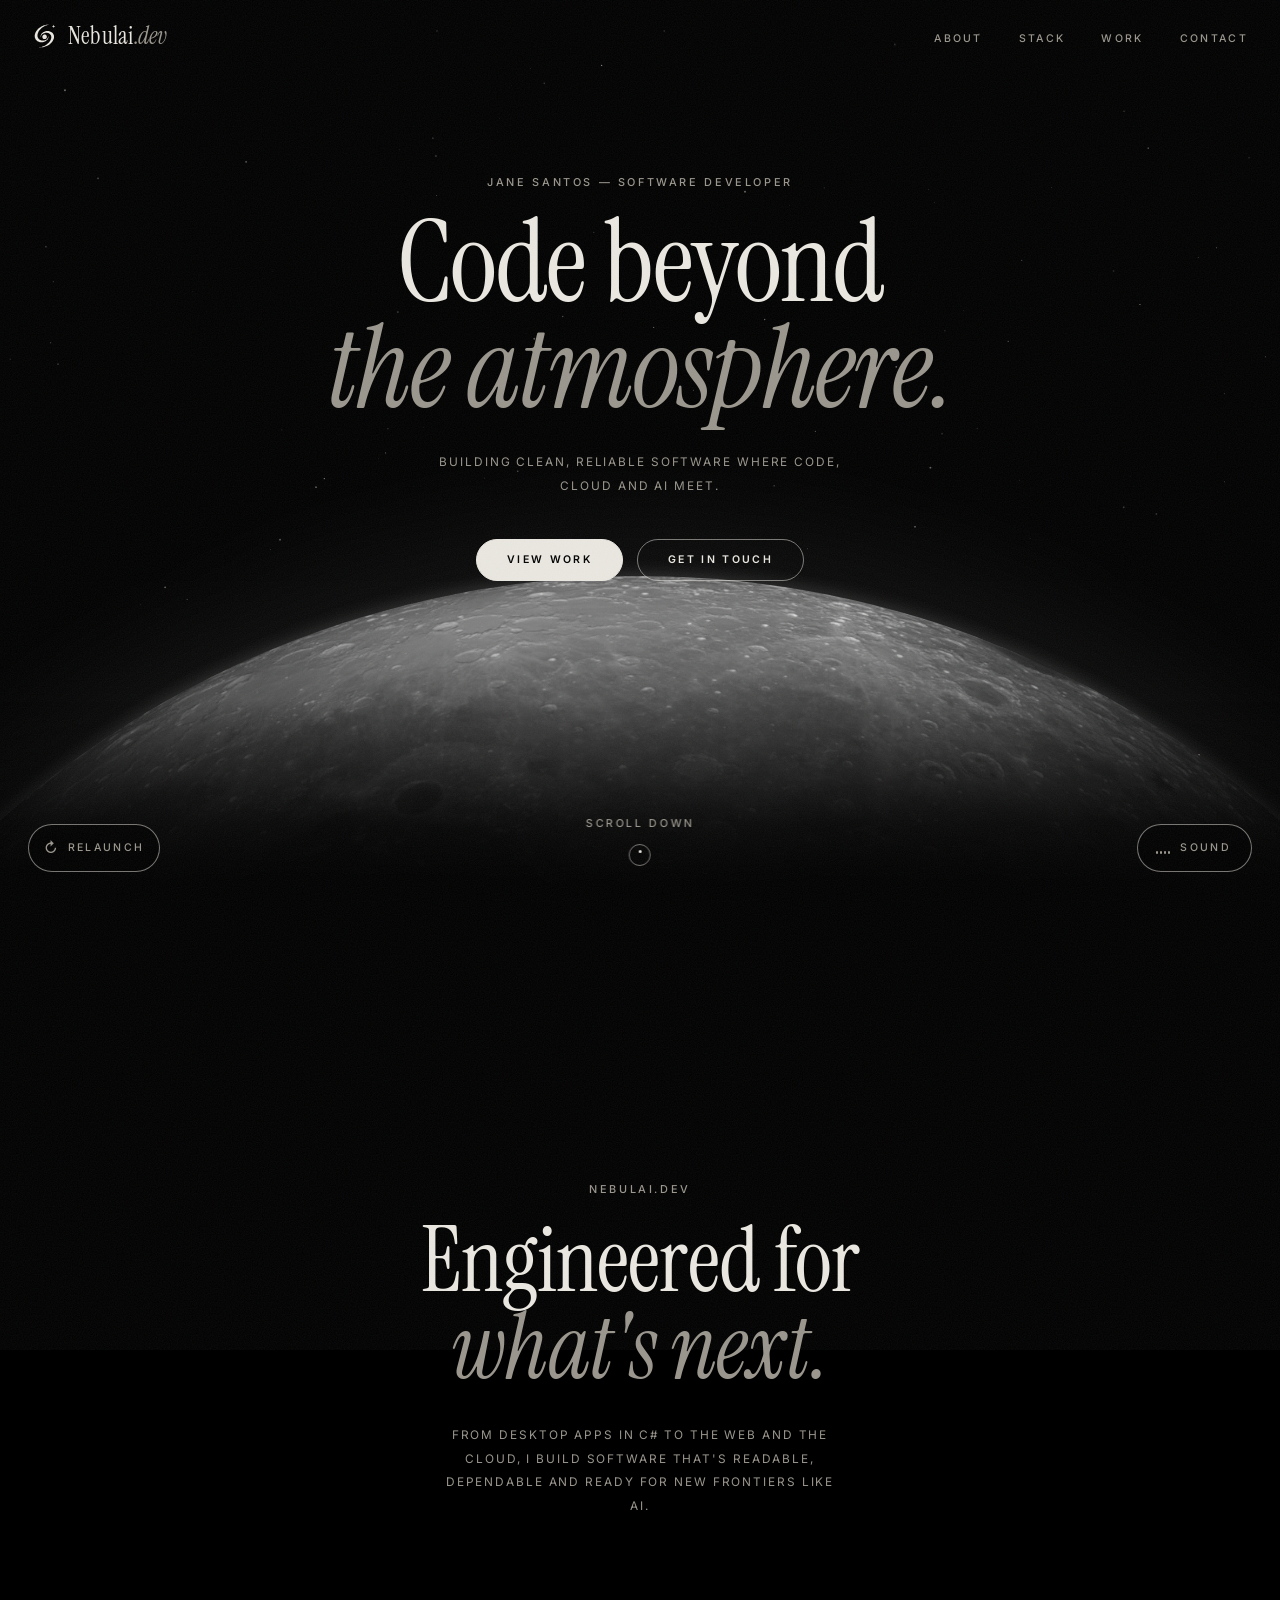
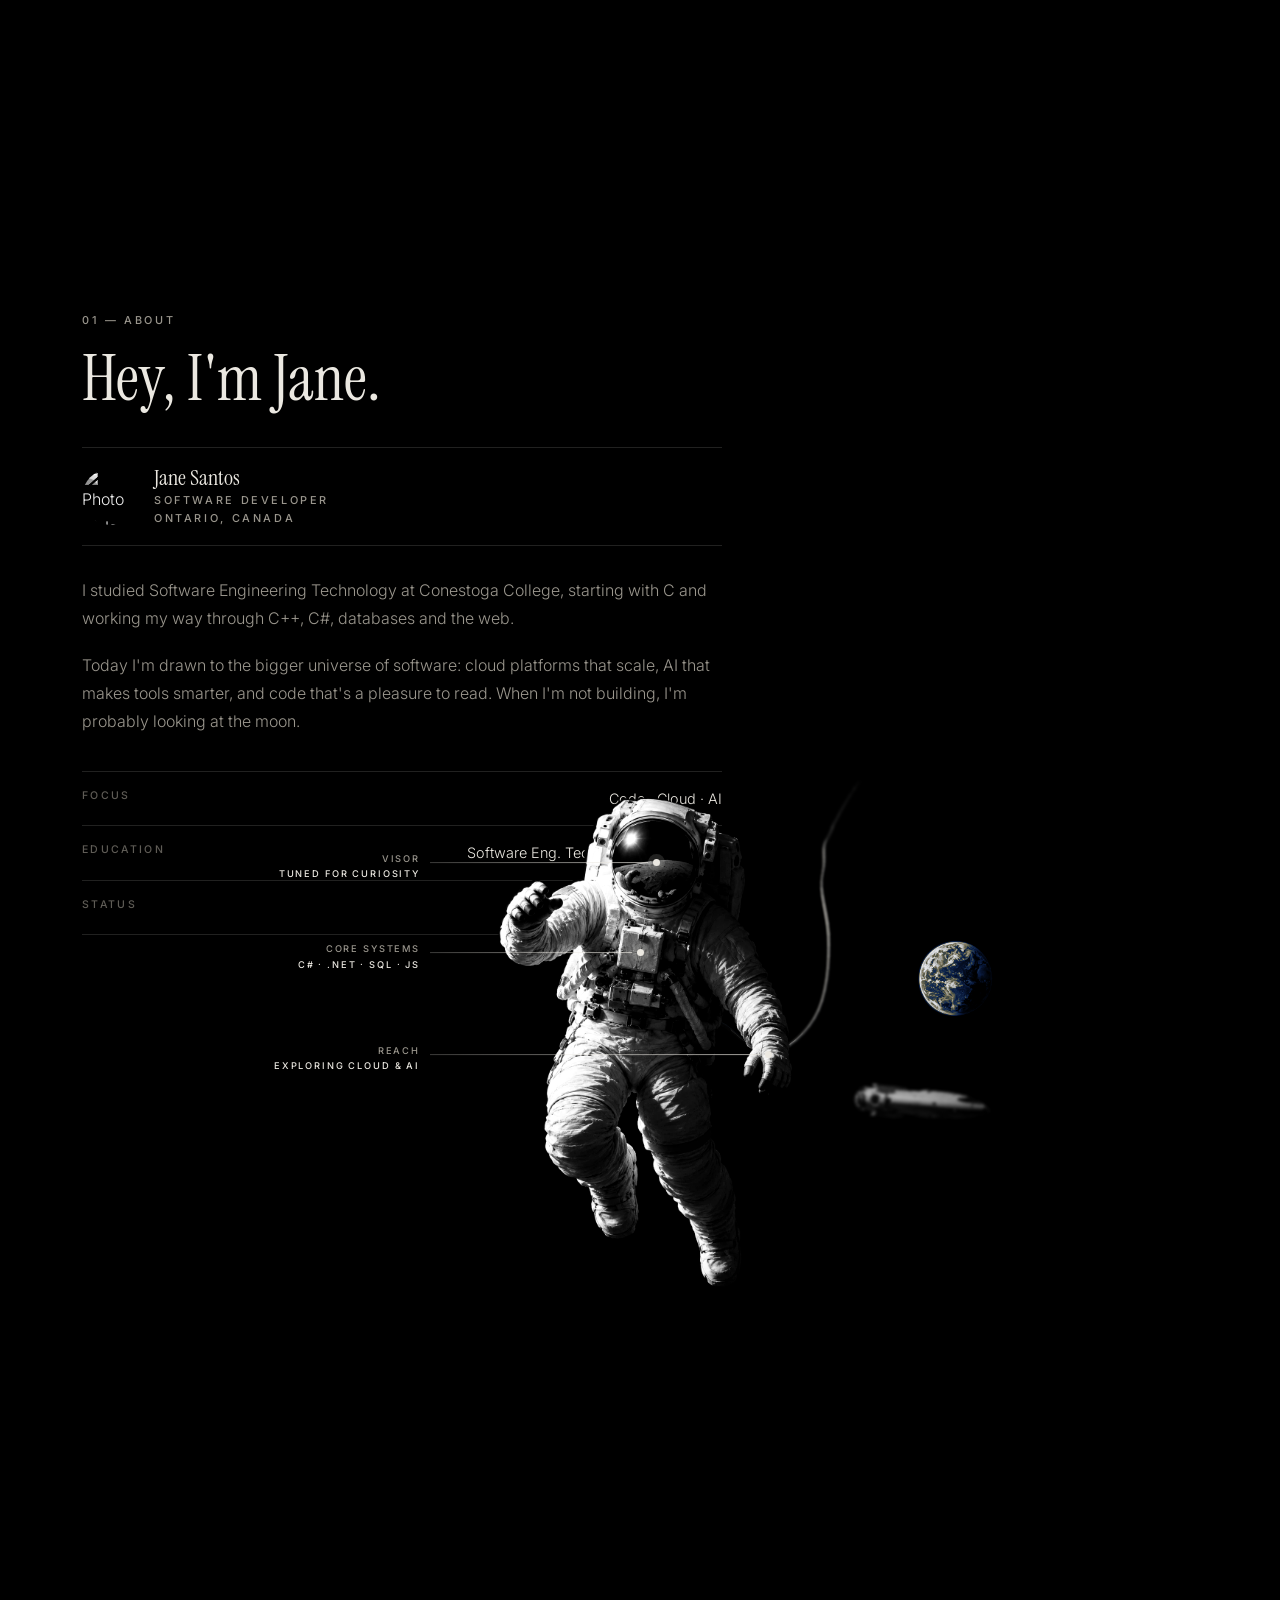
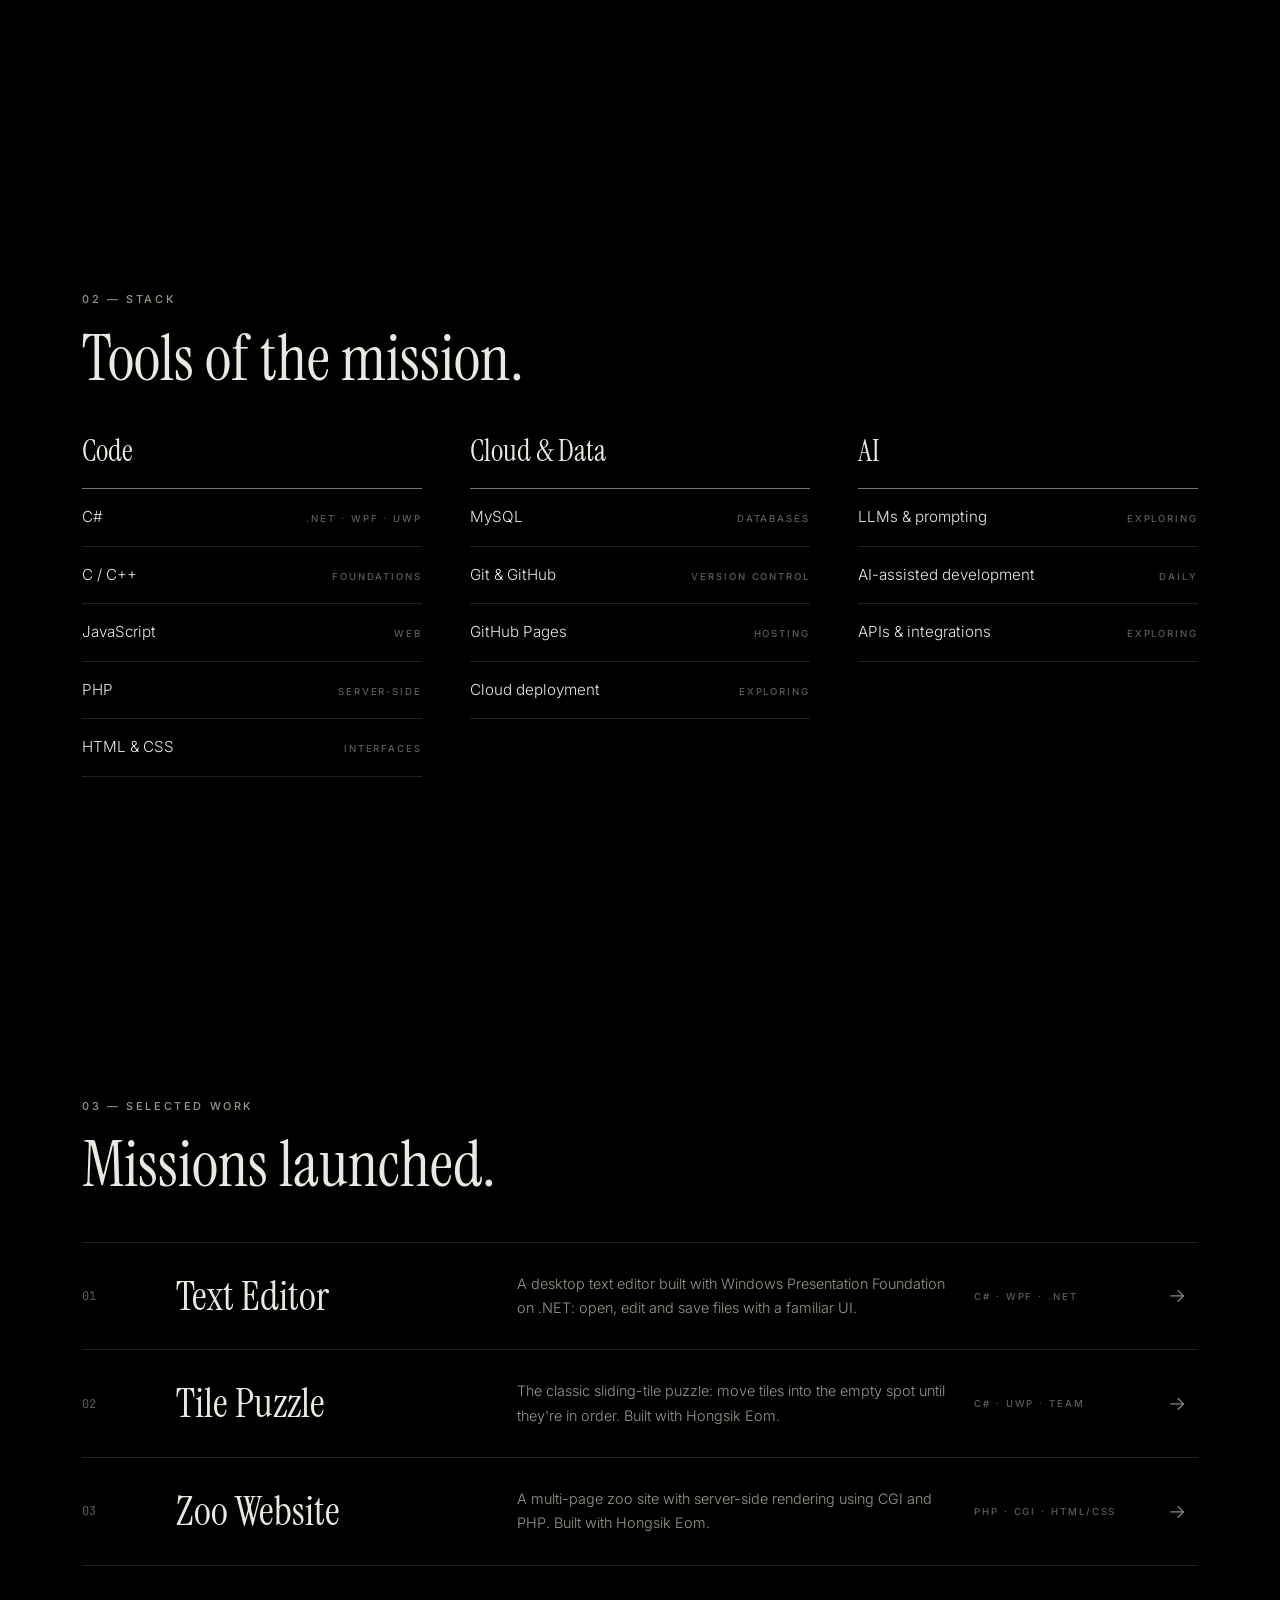
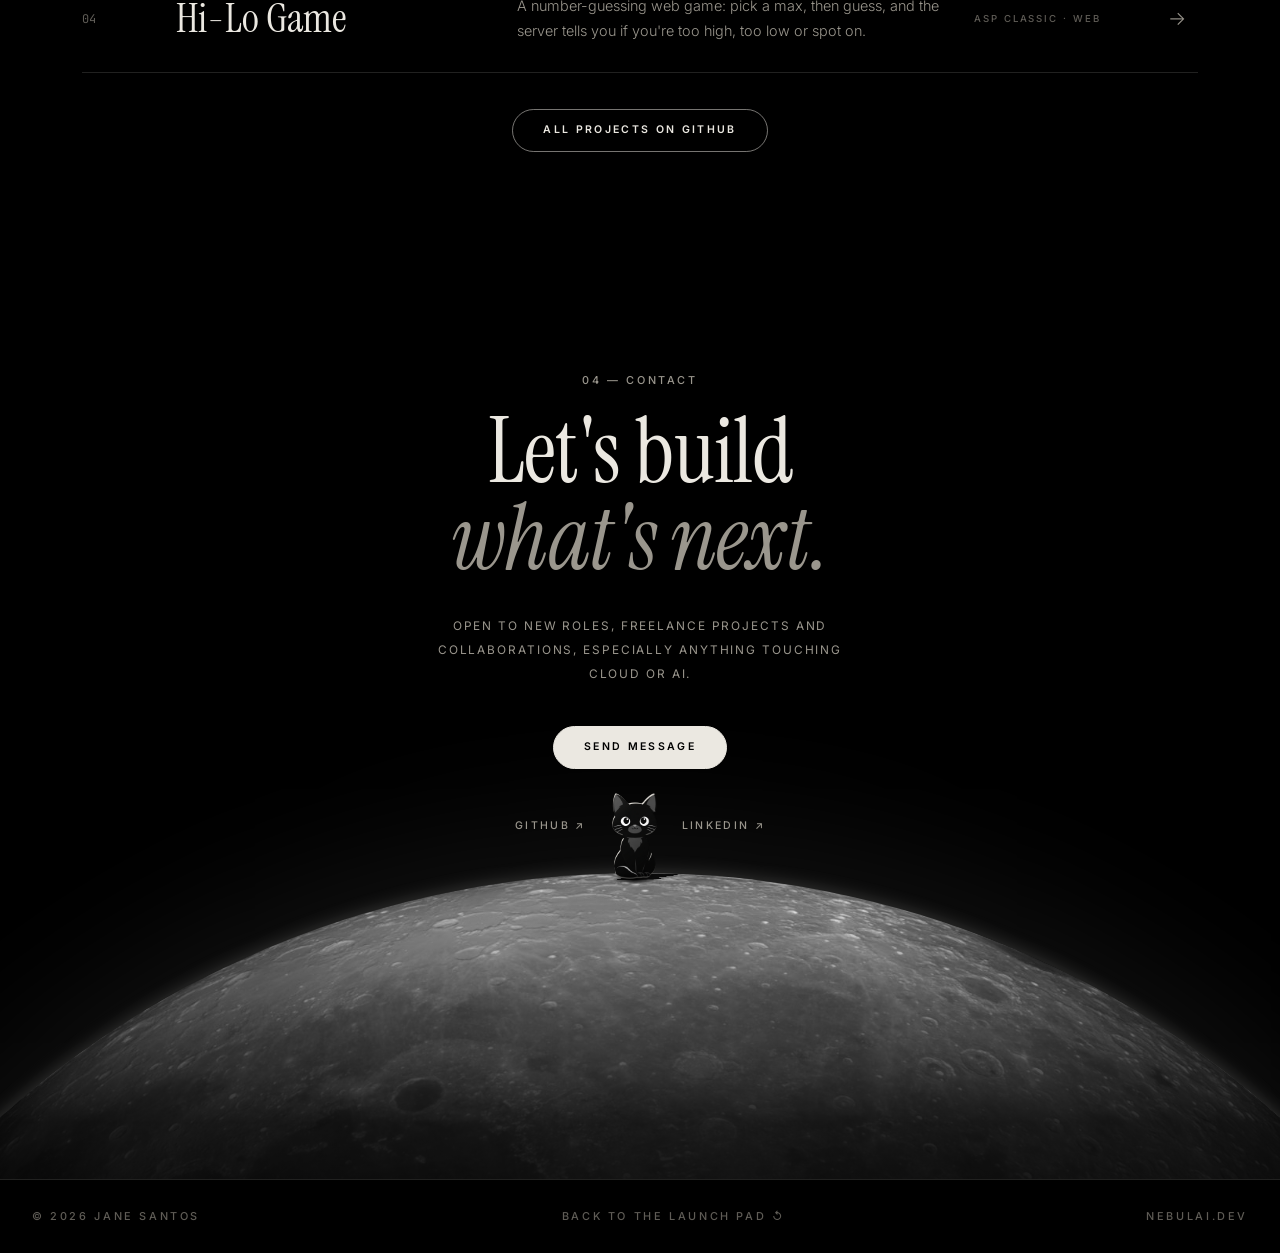
==== commit 175be347: "Seat the space cats on the moon, add speech bubbles, galaxy logo and a night launch sky - Space cats" ====
--- a/dark.html
+++ b/dark.html
@@ -6,7 +6,8 @@
   <title>nebulai.dev — Jane Santos</title>
   <meta name="description" content="Jane Santos — software developer working where code, cloud and AI meet.">
   <meta name="theme-color" content="#000000">
-  <link rel="icon" href="favicon.ico">
+  <link rel="icon" href="favicon.svg" type="image/svg+xml">
+  <link rel="icon" href="favicon.ico" sizes="16x16 32x32 48x48">
   <link rel="preconnect" href="https://fonts.googleapis.com">
   <link rel="preconnect" href="https://fonts.gstatic.com" crossorigin>
   <link href="https://fonts.googleapis.com/css2?family=Instrument+Serif:ital@0;1&family=Inter:wght@300;400;500;600&family=JetBrains+Mono:wght@400&display=swap" rel="stylesheet">
@@ -31,7 +32,7 @@
 
   <!-- Nav -->
   <header class="nav">
-    <a href="#top" class="wordmark">Nebulai<span>.dev</span></a>
+    <a href="#top" class="wordmark"><svg aria-hidden="true"><use href="images/mark.svg#mark"/></svg>Nebulai<span>.dev</span></a>
     <nav aria-label="Primary">
       <ul class="nav-links">
         <li><a href="#about">About</a></li>
@@ -255,7 +256,15 @@
     </label>
     <button class="sound-toggle sound-float" type="button" aria-pressed="false" aria-label="Play background music">
       <span class="sound-bars" aria-hidden="true"><i></i><i></i><i></i><i></i></span>
+      <span class="sound-word" aria-hidden="true">Sound</span>
     </button>
+  </div>
+
+  <!-- Bottom-left corner slot, mirroring the sound control: back to the launch pad while the hero
+       is in view, then back to the top once scrolled down (the two cross-fade in place) -->
+  <div class="hud-stack">
+    <button class="stack-btn" type="button" data-relaunch aria-label="Back to the launch pad"><span class="stack-icon" aria-hidden="true">↻</span><span class="stack-word">Relaunch</span></button>
+    <a class="stack-btn to-top" href="#top" aria-label="Back to top"><span class="stack-icon" aria-hidden="true">↑</span><span class="stack-word">Top</span></a>
   </div>
 
   <footer class="footer">
@@ -331,18 +340,38 @@
       draw();
     })();
 
+    // Back to the top: glide up to the hero. Relaunch: fade to black, then over to the launch pad
+    // (the bright side's countdown, where you choose a side again)
+    document.querySelector('.to-top').addEventListener('click', function (e) {
+      e.preventDefault();
+      scrollTo({ top: 0, behavior: reduce ? 'auto' : 'smooth' });
+    });
+    document.querySelector('[data-relaunch]').addEventListener('click', function () {
+      var veil = document.createElement('div');
+      veil.className = 'relaunch-veil';
+      document.body.appendChild(veil);
+      veil.getBoundingClientRect();
+      document.documentElement.classList.add('relaunching');
+      setTimeout(function () { location.href = './?launch'; }, reduce ? 0 : 450);
+    });
+
     // Nav background once scrolled; hero parallax (moon rises, text drifts away)
     (function () {
       var nav = document.querySelector('.nav');
       var horizon = document.querySelector('.hero .horizon');
       var content = document.querySelector('.hero-content');
       var suit = document.querySelector('.suit');
+      var footer = document.querySelector('.footer');
       var mx = 0, my = 0;
       var ticking = false;
 
       function update() {
         var y = scrollY;
         nav.classList.toggle('scrolled', y > 40);
+        document.documentElement.classList.toggle('show-top', y > innerHeight * .6);
+        // as the footer scrolls in, the corner buttons rise to sit just above its line
+        var lift = Math.max(0, innerHeight - footer.getBoundingClientRect().top);
+        document.documentElement.style.setProperty('--footer-lift', lift.toFixed(1) + 'px');
         if (!reduce && y < innerHeight * 1.2) {
           horizon.style.setProperty('--rise', (-y * 0.3) + 'px');
           content.style.opacity = Math.max(0, 1 - y / (innerHeight * 0.55));
--- a/CSS/dark.css
+++ b/CSS/dark.css
@@ -209,7 +209,8 @@
   -webkit-backdrop-filter: blur(14px);
   border-bottom-color: var(--line);
 }
-.wordmark { font: 400 1.5rem/1 var(--serif); letter-spacing: .01em; margin-right: auto; }
+.wordmark { display: inline-flex; align-items: center; font: 400 1.5rem/1 var(--serif); letter-spacing: .01em; margin-right: auto; }
+.wordmark svg { width: 26px; height: 26px; margin-right: 10px; color: var(--text); }
 .wordmark span { color: var(--muted); font-style: italic; }
 
 .nav-links { display: flex; gap: 36px; list-style: none; margin: 0; padding: 0; }
@@ -266,12 +267,62 @@
 .sound-dock:has([aria-pressed="true"]) { box-shadow: 0 0 0 6px rgba(235, 232, 225, .06); }
 .sound-float {
   justify-content: center;
-  width: 46px;
   height: 46px;
   margin: 0;
-  padding: 0;
-  border-radius: 50%;
-}
+  padding: 0 20px 0 18px;
+  border-radius: 999px;
+}
+
+/* One corner slot, bottom left, level with the sound control and mirroring it: Relaunch (back to
+   the launch pad) while the hero is in view, then "Top" once it's scrolled away (the page script
+   sets .show-top). The two cross-fade in place. */
+.hud-stack {
+  position: fixed;
+  left: 28px;
+  bottom: 28px;
+  z-index: 60;
+  width: 132px;
+  height: 48px;
+}
+/* Both corner controls stay above the footer's line once it scrolls into view (--footer-lift is how
+   much of the footer shows, set by the page script) */
+.hud-stack, .sound-dock { translate: 0 calc(-1 * var(--footer-lift, 0px)); }
+.stack-btn {
+  position: absolute;
+  inset: 0;
+  display: flex;
+  align-items: center;
+  justify-content: center;
+  gap: 10px;
+  border: 1px solid var(--line-strong);
+  border-radius: 999px;
+  background: rgba(0, 0, 0, .55);
+  backdrop-filter: blur(10px);
+  -webkit-backdrop-filter: blur(10px);
+  color: var(--muted);
+  font: 500 .66rem/1 var(--sans);
+  letter-spacing: .22em;
+  text-transform: uppercase;
+  cursor: pointer;
+  transition: color .3s, border-color .3s, opacity .45s var(--ease), transform .45s var(--ease), visibility 0s;
+}
+.stack-btn:hover, .stack-btn:focus-visible { color: var(--text); border-color: var(--text); }
+.stack-icon { font-size: .9rem; letter-spacing: 0; }
+.to-top,
+.show-top [data-relaunch] { opacity: 0; visibility: hidden; transition-delay: 0s, 0s, 0s, 0s, .45s; }
+.to-top { transform: translateY(8px); }
+.show-top [data-relaunch] { transform: translateY(-8px); }
+.show-top .to-top { opacity: 1; visibility: visible; transform: none; transition-delay: 0s; }
+/* Relaunch: the page fades to black before the launch pad comes up (veil added by the script) */
+.relaunch-veil {
+  position: fixed;
+  inset: 0;
+  z-index: 400;
+  background: #000;
+  opacity: 0;
+  transition: opacity .45s var(--ease);
+}
+.relaunching .relaunch-veil { opacity: 1; }
 .sound-volume {
   display: flex;
   align-items: center;
@@ -315,7 +366,9 @@
 
 @media (max-width: 640px) {
   .sound-dock { right: 16px; bottom: 16px; height: 44px; }
-  .sound-float { width: 42px; height: 42px; }
+  .sound-float { width: 42px; height: 42px; padding: 0; }
+  .sound-word, .stack-word { display: none; }
+  .hud-stack { left: 16px; bottom: 16px; width: 44px; height: 44px; }
 }
 
 /* ---------- Hero ---------- */
@@ -767,6 +820,8 @@
   margin: 40px 0 0;
   padding: 0;
 }
+/* The space cat sits on the moon's crown just below; the two links part to make room for it */
+.contact:has(.space-cat) .contact-links { column-gap: 96px; }
 .contact-links a {
   font: 500 .66rem/1 var(--sans);
   letter-spacing: .22em;
@@ -910,38 +965,130 @@
   transition: opacity .4s var(--ease), transform .4s var(--ease);
 }
 .egg-toast.is-on { opacity: 1; transform: translate(-50%, 0); }
+/* Speech: an ivory bubble over the astronaut's or the cat's head (placed by the script; --tail is
+   where along its edge the tail points at the speaker) */
+.egg-bubble {
+  position: absolute;
+  z-index: 500;
+  width: max-content;
+  max-width: min(320px, calc(100vw - 24px));
+  padding: 9px 18px 10px;
+  border-radius: 20px;
+  background: var(--text);
+  box-shadow: 0 0 0 1px rgba(0, 0, 0, .6), 0 10px 30px rgba(0, 0, 0, .6);
+  font: italic 400 1.2rem/1.2 var(--serif);
+  color: #0b0b0b;
+  text-align: center;
+  pointer-events: none;
+  opacity: 0;
+  transform: scale(.5);
+  transform-origin: var(--tail) calc(100% + 12px);
+  transition: opacity .2s var(--ease), transform .5s cubic-bezier(.3, 1.5, .5, 1);
+}
+.egg-bubble.is-on { opacity: 1; transform: none; }
+.egg-bubble[data-at="below"] { transform-origin: var(--tail) -12px; }
+.egg-bubble[data-at="right"] { transform-origin: -12px var(--tail); }
+.egg-bubble[data-at="left"] { transform-origin: calc(100% + 12px) var(--tail); }
+/* the tail, pointing at the speaker */
+.egg-bubble::after { content: ""; position: absolute; border: solid transparent; }
+.egg-bubble[data-at="above"]::after { left: var(--tail); top: 100%; margin-left: -9px; border-width: 12px 9px 0; border-top-color: var(--text); }
+.egg-bubble[data-at="below"]::after { left: var(--tail); bottom: 100%; margin-left: -9px; border-width: 0 9px 12px; border-bottom-color: var(--text); }
+.egg-bubble[data-at="right"]::after { top: var(--tail); right: 100%; margin-top: -9px; border-width: 9px 12px 9px 0; border-right-color: var(--text); }
+.egg-bubble[data-at="left"]::after { top: var(--tail); left: 100%; margin-top: -9px; border-width: 9px 0 9px 12px; border-left-color: var(--text); }
 /* Galaxy: the page swirls into a wormhole on its way to the bright side */
 .wormhole body { animation: wormhole 1.3s cubic-bezier(.6, 0, .9, .5) forwards; }
 @keyframes wormhole { to { transform: scale(.05) rotate(-540deg); filter: brightness(3) blur(6px); opacity: 0; } }
 .wormhole { background: #000; overflow: hidden; }
 
-/* The space cat (images/cat-dark.png): a black cat on the lunar horizon, looking out at us, its
-   fur rim-lit by the moon so it shows against the black */
+/* The space cat (images/cat-dark.png, seated and lit by JS/eggs.js): a black cat sitting up straight
+   on the lunar horizon. The sun from the upper left (the one the astronaut's tether is lit by)
+   catches its edge and shades it, the grey ground bounces a little light up onto its underside, and
+   with no air to soften it, it throws a hard black shadow across the ground. The script sets where it
+   sits and the light: --rim-x/--rim-y (the key rim), --shade (the shading's direction), --cast
+   (which way the shadow falls) and --slope (the ground's slope there, which the shadow lies along) */
 .space-cat {
   position: absolute;
-  left: calc(50% + min(150px, 22vw));
-  bottom: calc(34vh - 24px);
   z-index: 2;
-  width: 38px;
-  height: 76px;
+  height: clamp(56px, min(18vw, 11vh), 88px); /* a little smaller on narrow or short screens, to fit under the button */
+  aspect-ratio: var(--ar);
   padding: 0;
   border: 0;
   background: none;
   cursor: pointer;
-}
-.space-cat .cat-img { display: block; width: 100%; height: 100%; object-fit: contain; transform-origin: 50% 100%; filter: drop-shadow(0 0 1px rgba(235, 232, 225, .85)) drop-shadow(0 0 5px rgba(235, 232, 225, .25)); }
-.space-cat svg { position: absolute; inset: 0; width: 100%; height: 100%; overflow: visible; pointer-events: none; }
+  transform-origin: 50% 100%;
+}
+.space-cat span, .space-cat img, .space-cat svg { position: absolute; inset: 0; }
+/* The picture edges the cat in pale grey all the way round; pare that pixel of edge away (the
+   silhouette at four 1px nudges, overlapped) so the only light on its edge is the sun's */
+.space-cat .cat-fur {
+  -webkit-mask-image: var(--cat), var(--cat), var(--cat), var(--cat);
+  mask-image: var(--cat), var(--cat), var(--cat), var(--cat);
+  -webkit-mask-position: 1px 0, -1px 0, 0 1px, 0 -1px;
+  mask-position: 1px 0, -1px 0, 0 1px, 0 -1px;
+  -webkit-mask-size: 100% 100%;
+  mask-size: 100% 100%;
+  -webkit-mask-repeat: no-repeat;
+  mask-repeat: no-repeat;
+  -webkit-mask-composite: source-in;
+  mask-composite: intersect;
+}
+.space-cat .cat-body { transform-origin: 50% 100%; }
+.space-cat .cat-img { display: block; width: 100%; height: 100%; }
+.space-cat svg { width: 100%; height: 100%; overflow: visible; pointer-events: none; }
+/* the light layers take the picture's own silhouette */
+.space-cat .cat-shade, .space-cat .cat-rim, .space-cat .cat-glow, .space-cat .cat-cast {
+  -webkit-mask: var(--cat) 0 0 / 100% 100% no-repeat;
+  mask: var(--cat) 0 0 / 100% 100% no-repeat;
+}
+/* a rim is the silhouette less itself nudged away from the light: a thin edge facing the light */
+.space-cat .cat-rim {
+  -webkit-mask-image: var(--cat), var(--cat);
+  mask-image: var(--cat), var(--cat);
+  -webkit-mask-position: 0 0, var(--ox) var(--oy);
+  mask-position: 0 0, var(--ox) var(--oy);
+  -webkit-mask-composite: source-out;
+  mask-composite: subtract;
+}
+.space-cat .cat-key { --ox: var(--rim-x); --oy: var(--rim-y); background: #ebe8e1; opacity: .95; }
+.space-cat .cat-bounce { --ox: 0px; --oy: -2.4px; background: #ebe8e1; opacity: .3; }
+.space-cat .cat-shade {
+  background:
+    linear-gradient(var(--shade), rgba(235, 232, 225, .1), rgba(235, 232, 225, 0) 30%, rgba(0, 0, 0, 0) 45%, rgba(0, 0, 0, .65)),
+    linear-gradient(0deg, rgba(0, 0, 0, .7), rgba(0, 0, 0, 0) 8%);
+}
+/* the rocket's fire lighting it from below */
+.space-cat .cat-glow { background: linear-gradient(0deg, rgba(235, 232, 225, .45), rgba(235, 232, 225, 0) 18%); opacity: 0; }
+/* On the ground: the shadow under the paws, the shadow it casts (its silhouette laid flat along the
+   surface, away from the light), and the flame's light at lift-off */
+.space-cat .cat-ground { transform-origin: 50% 100%; filter: blur(.4px); pointer-events: none; }
+.space-cat .cat-ground::before, .space-cat .cat-ground::after {
+  content: "";
+  position: absolute;
+  left: 50%;
+  top: 100%;
+  border-radius: 50%;
+  transform: translate(-50%, -50%);
+}
+.space-cat .cat-ground::after { width: 92%; height: 8px; background: radial-gradient(closest-side, rgba(0, 0, 0, .9), rgba(0, 0, 0, 0)); }
+.space-cat .cat-ground::before { width: 300%; height: 34px; background: radial-gradient(closest-side, rgba(235, 232, 225, .4), rgba(235, 232, 225, 0)); opacity: 0; }
+.space-cat .cat-cast { transform-origin: 50% 100%; transform: rotate(var(--slope, 0deg)) skewX(var(--cast)) scaleY(.07); background: #000; opacity: .9; }
 /* a curious head tilt when the pointer comes near */
-.space-cat:hover .cat-img { animation: cat-tilt .9s ease-in-out; }
+.space-cat:not([data-state]):hover .cat-body { animation: cat-tilt .9s ease-in-out; }
 .space-cat:focus-visible { outline: 1px solid var(--text); outline-offset: 4px; }
-.space-cat .cat-helmet { stroke: var(--text); fill: rgba(235, 232, 225, .12); opacity: 0; transition: opacity .3s; }
-.space-cat .cat-flame { fill: #fff; opacity: 0; transform-origin: 25px 97px; }
-.space-cat[data-state] .cat-helmet { opacity: 1; }
-.space-cat[data-state="launch"] { animation: cat-launch 3.2s both; }
+/* The helmet drops on, then the fire lights */
+.space-cat .cat-helmet { opacity: 0; transform: translateY(-40px) scale(1.06); transform-box: fill-box; transform-origin: 50% 50%; transition: opacity .25s, transform .45s cubic-bezier(.3, 1.5, .5, 1); }
+.space-cat[data-state] .cat-helmet { opacity: 1; transform: none; }
+.space-cat .cat-flame { opacity: 0; transform-box: fill-box; transform-origin: 50% 0; }
+.space-cat[data-state="launch"] .cat-body { animation: cat-launch 3.2s both; }
 .space-cat[data-state="launch"] .cat-flame { opacity: 1; animation: cat-flame .08s linear infinite alternate; }
-.space-cat[data-state="return"] { animation: cat-return 2s cubic-bezier(.2, .7, .3, 1) both; }
+.space-cat[data-state="launch"] .cat-glow { animation: cat-glow .08s linear infinite alternate; }
+.space-cat[data-state="launch"] .cat-ground { animation: cat-liftoff 3.2s both; }
+.space-cat[data-state="launch"] .cat-ground::before { animation: cat-blast 3.2s both; }
+.space-cat[data-state="return"] .cat-body { animation: cat-return 2s cubic-bezier(.2, .7, .3, 1) both; }
+.space-cat[data-state="return"] .cat-ground { animation: cat-land 2s cubic-bezier(.2, .7, .3, 1) both; }
 @keyframes cat-tilt { 30% { transform: rotate(-5deg); } 65% { transform: rotate(3deg); } }
 @keyframes cat-flame { to { transform: scale(.8, 1.35); } }
+@keyframes cat-glow { from { opacity: .5; } to { opacity: .85; } }
 @keyframes cat-launch {
   0% { transform: none; }
   6%, 14%, 22% { transform: translate(-1.5px, 1px); }
@@ -949,7 +1096,11 @@
   30% { transform: none; animation-timing-function: cubic-bezier(.5, 0, .9, .4); }
   100% { transform: translateY(-120vh) rotate(-8deg); }
 }
+/* the shadow spreads and fades as the cat rises off the ground, and gathers again as it lands */
+@keyframes cat-liftoff { 30% { opacity: 1; transform: none; } 55%, 100% { opacity: 0; transform: scaleX(1.6); } }
+@keyframes cat-blast { 0% { opacity: 0; } 8%, 34% { opacity: 1; } 60%, 100% { opacity: 0; } }
 @keyframes cat-return { from { transform: translateY(-50vh) rotate(10deg); opacity: 0; } 40% { opacity: 1; } }
+@keyframes cat-land { from { opacity: 0; transform: scaleX(1.6); } }
 /* The spiral galaxy (a button the script adds to the projects, drawn on its canvas): turning
    slowly in the empty sky beside the title; it spins up and brightens when the pointer finds it */
 #work { position: relative; }
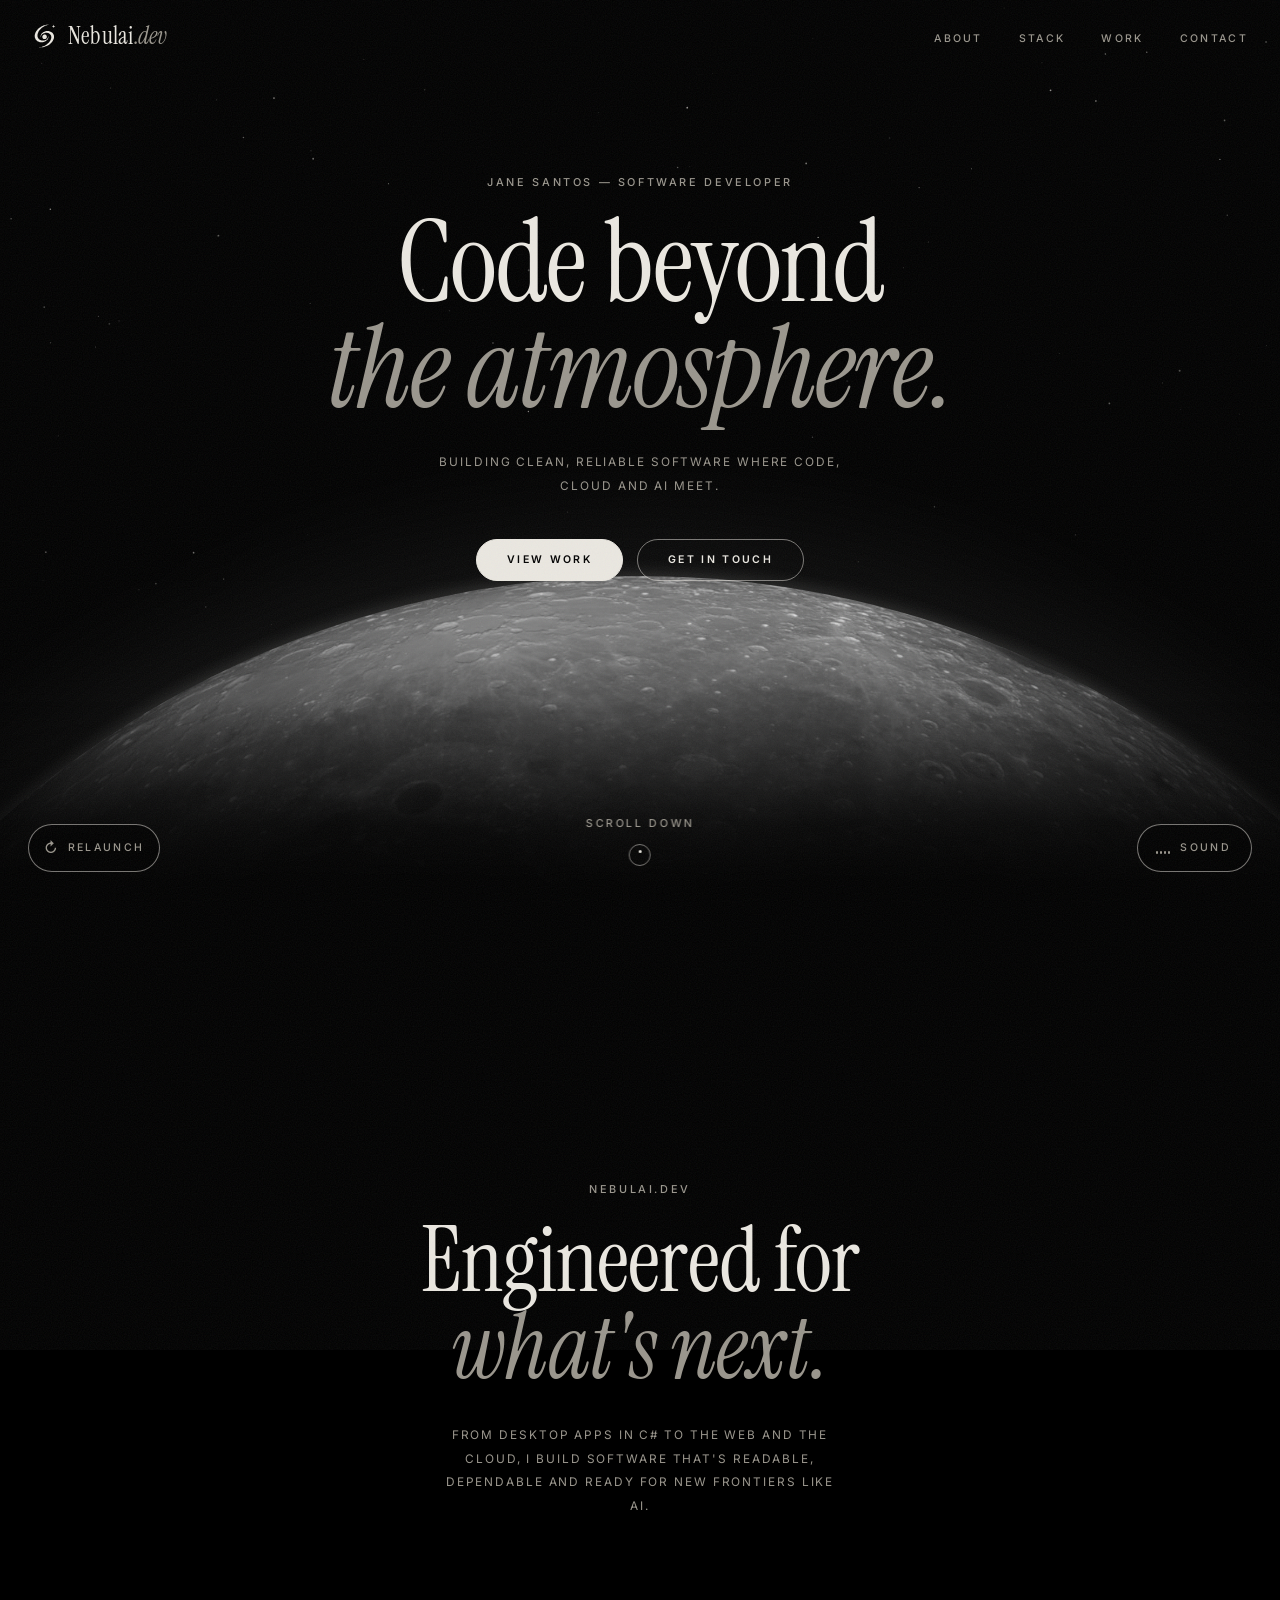
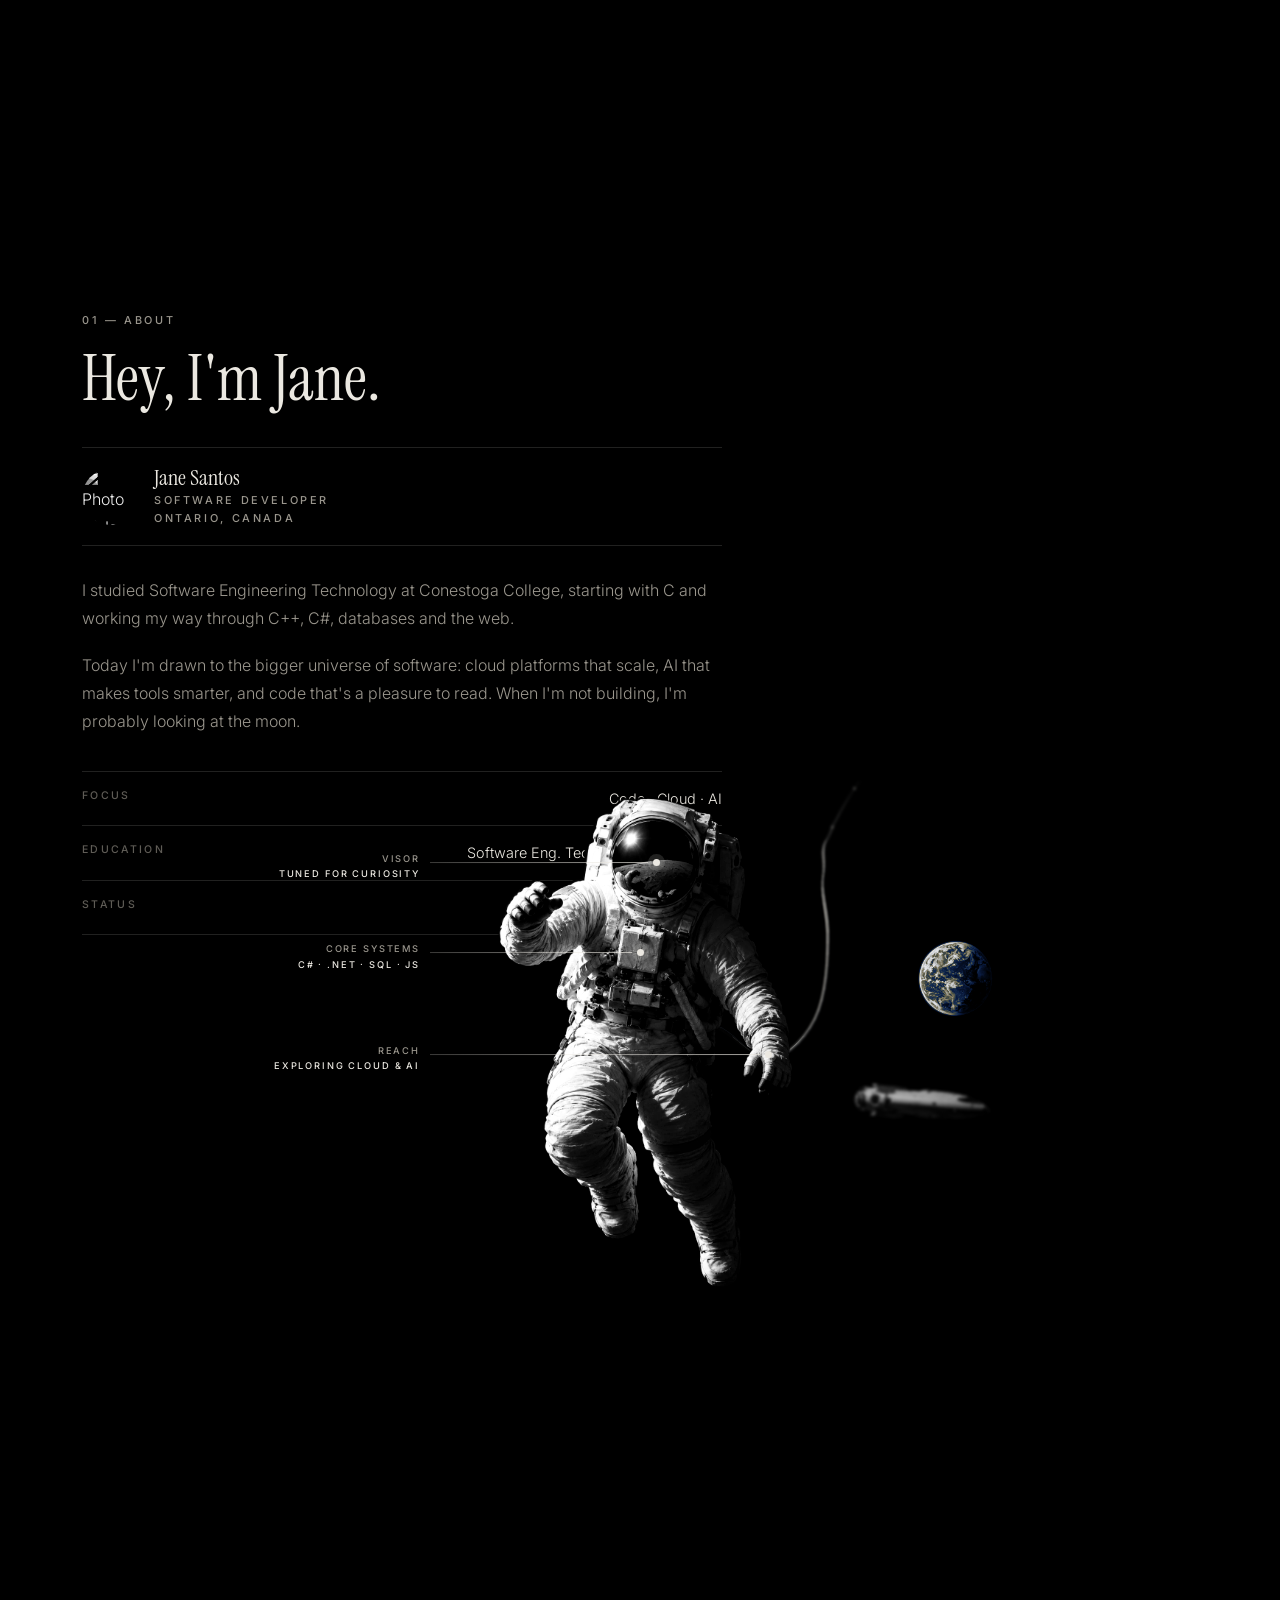
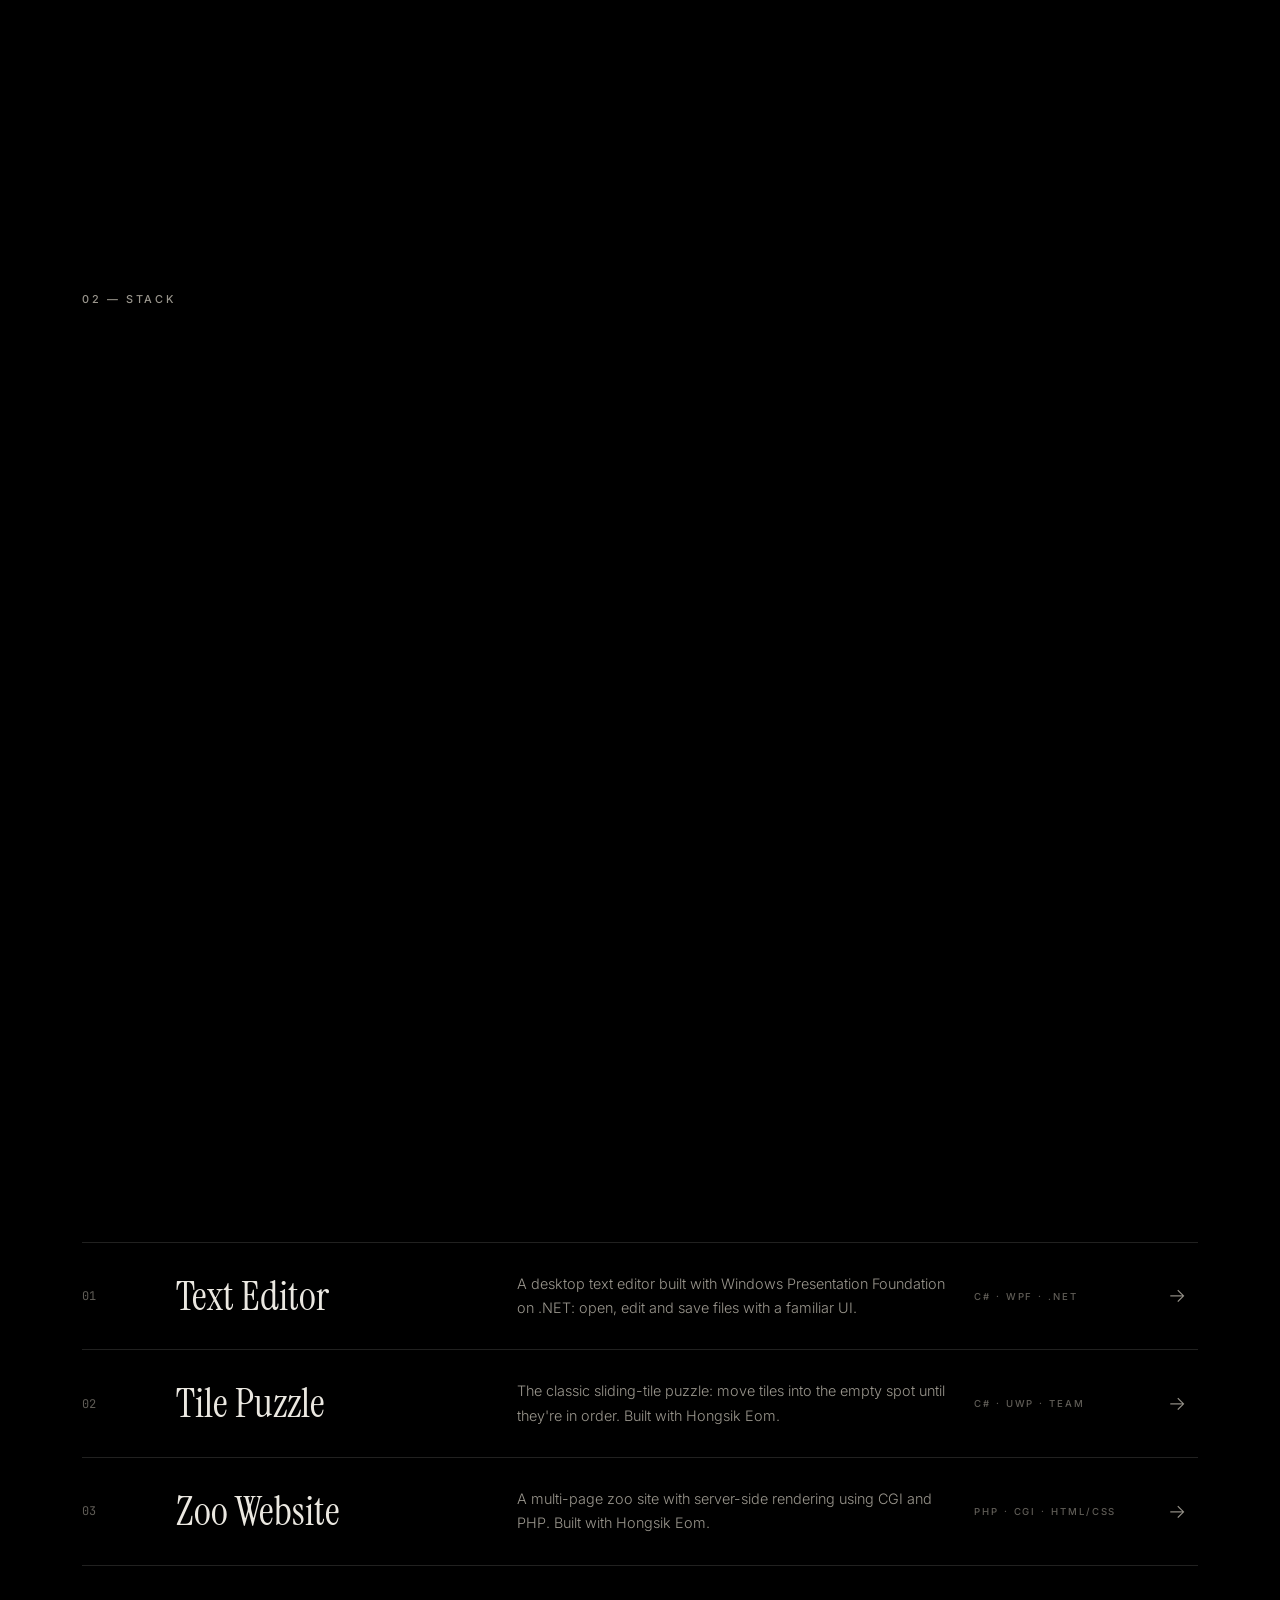
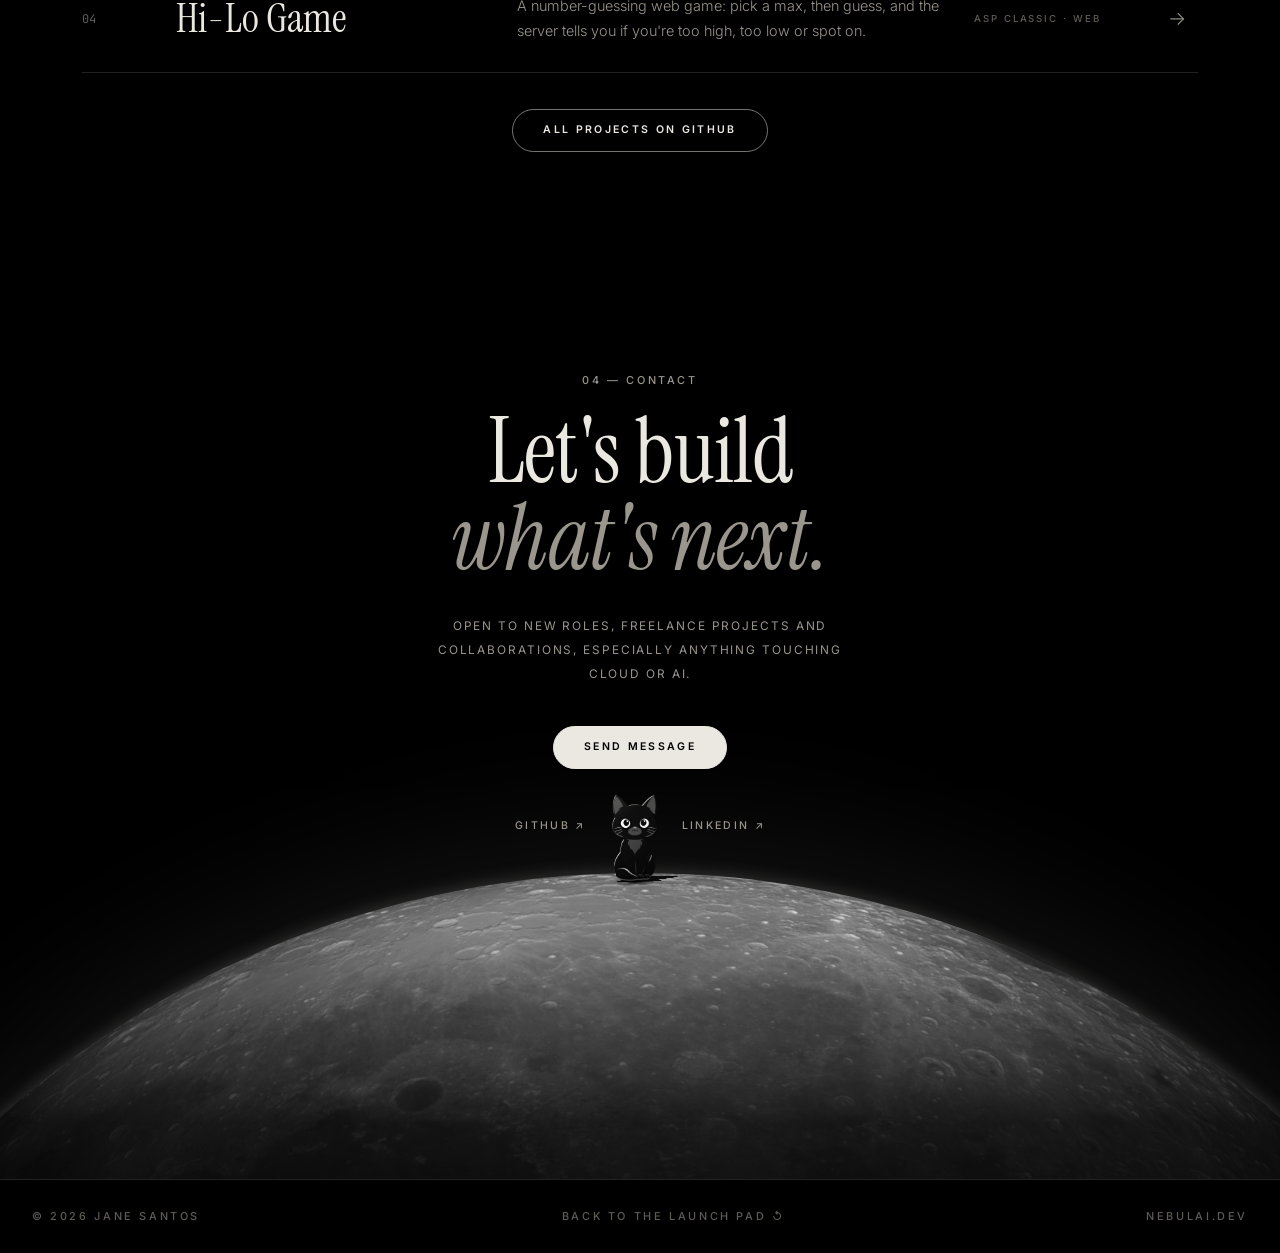
==== commit 73a1d36e: "Seat the cat on the rim on small screens, shorten the tab titles - The cat's sink into the moon now " ====
--- a/dark.html
+++ b/dark.html
@@ -3,7 +3,7 @@
 <head>
   <meta charset="utf-8">
   <meta name="viewport" content="width=device-width, initial-scale=1">
-  <title>nebulai.dev — Jane Santos</title>
+  <title>nebulai.dev — JS</title>
   <meta name="description" content="Jane Santos — software developer working where code, cloud and AI meet.">
   <meta name="theme-color" content="#000000">
   <link rel="icon" href="favicon.svg" type="image/svg+xml">
--- a/CSS/dark.css
+++ b/CSS/dark.css
@@ -972,11 +972,12 @@
   z-index: 500;
   width: max-content;
   max-width: min(320px, calc(100vw - 24px));
-  padding: 9px 18px 10px;
+  padding: 11px 18px 12px;
   border-radius: 20px;
   background: var(--text);
   box-shadow: 0 0 0 1px rgba(0, 0, 0, .6), 0 10px 30px rgba(0, 0, 0, .6);
-  font: italic 400 1.2rem/1.2 var(--serif);
+  font: 400 .92rem/1.5 var(--sans); /* plain Inter: easy to read at a glance */
+  white-space: pre-line; /* a quote's author goes on its own line */
   color: #0b0b0b;
   text-align: center;
   pointer-events: none;
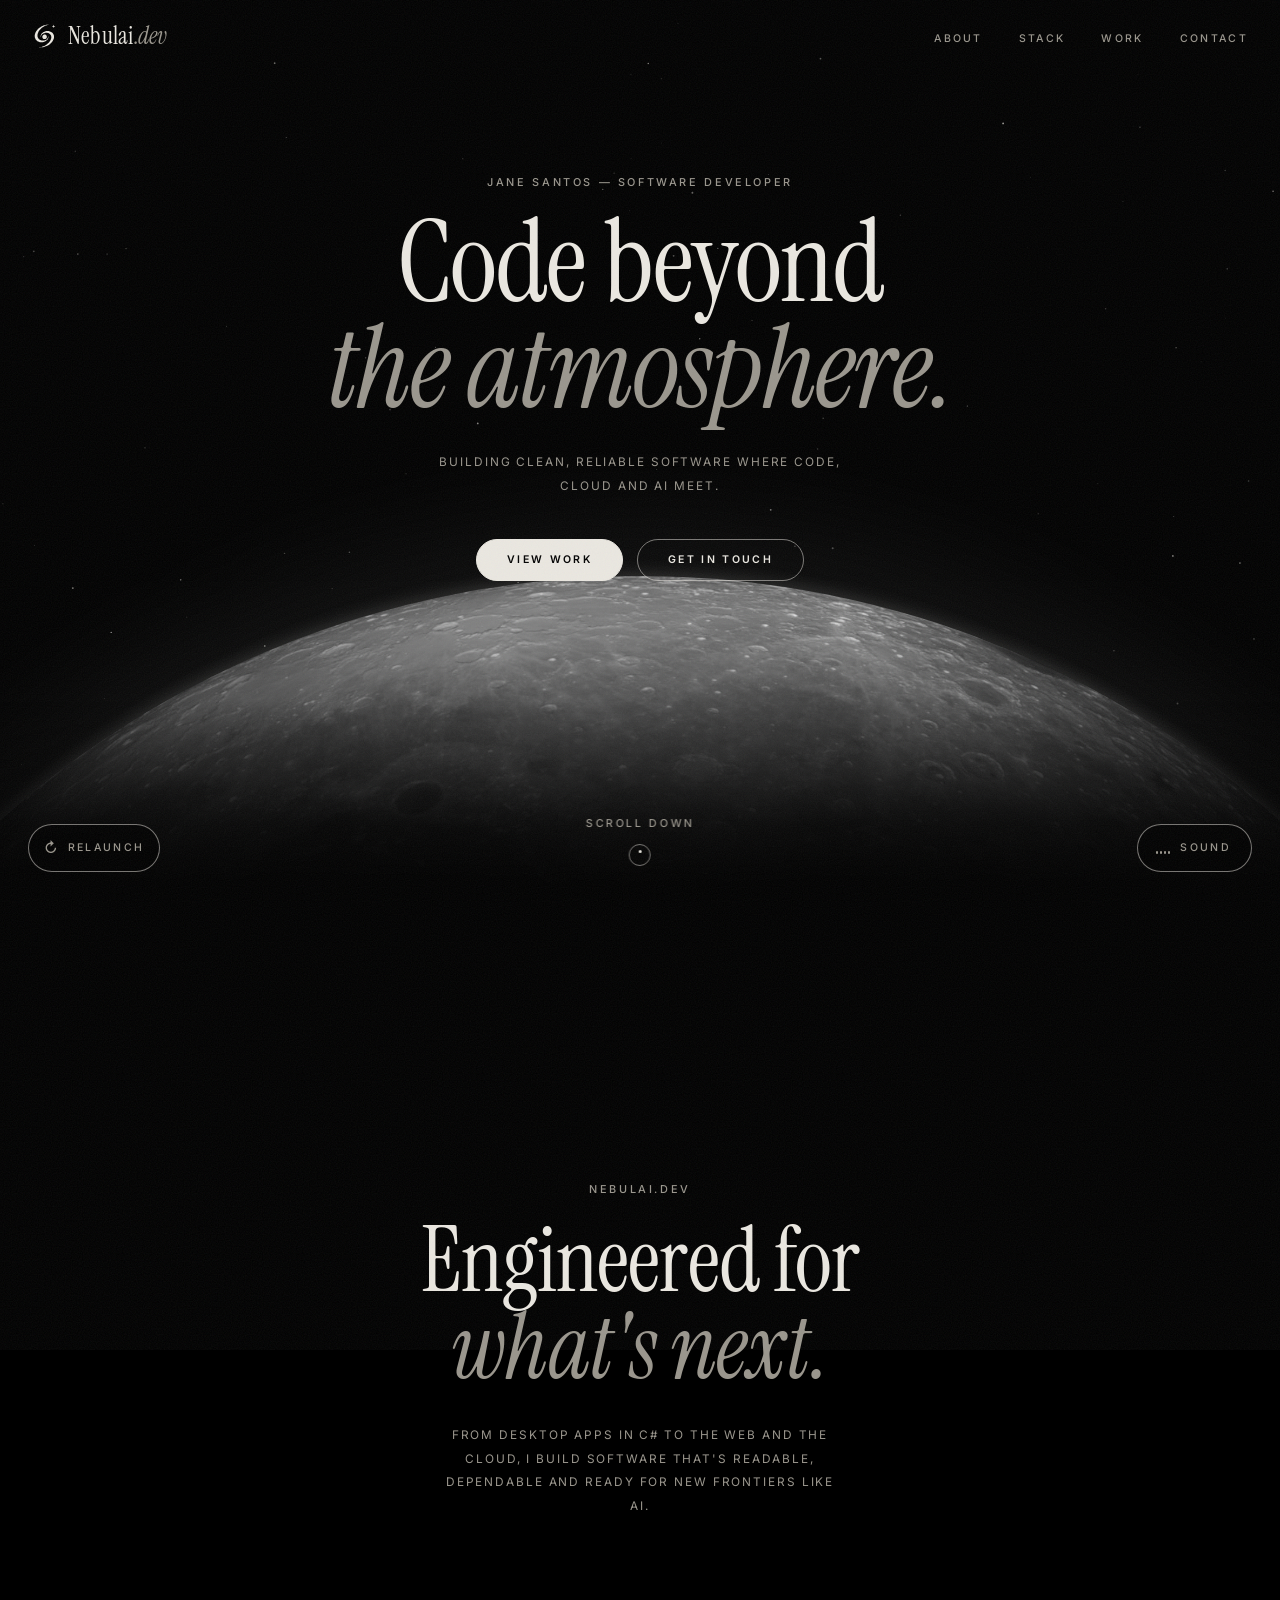
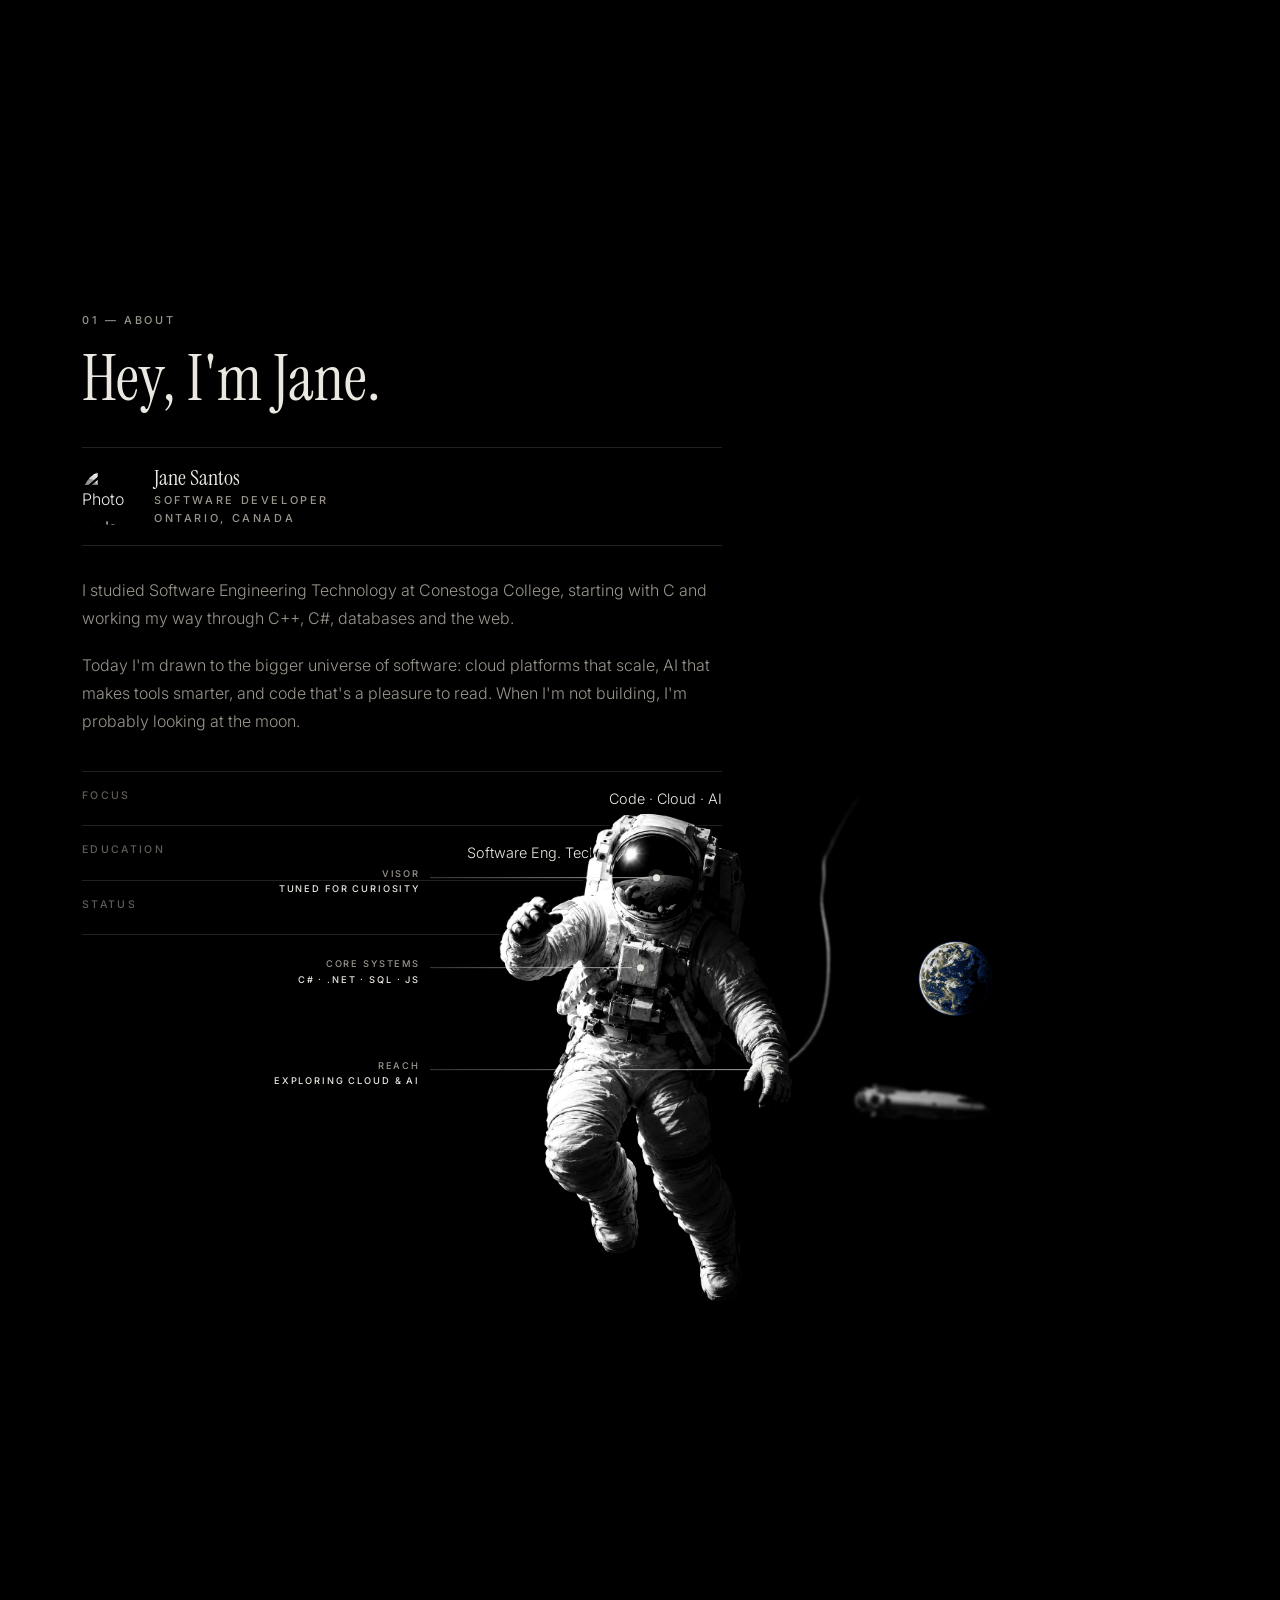
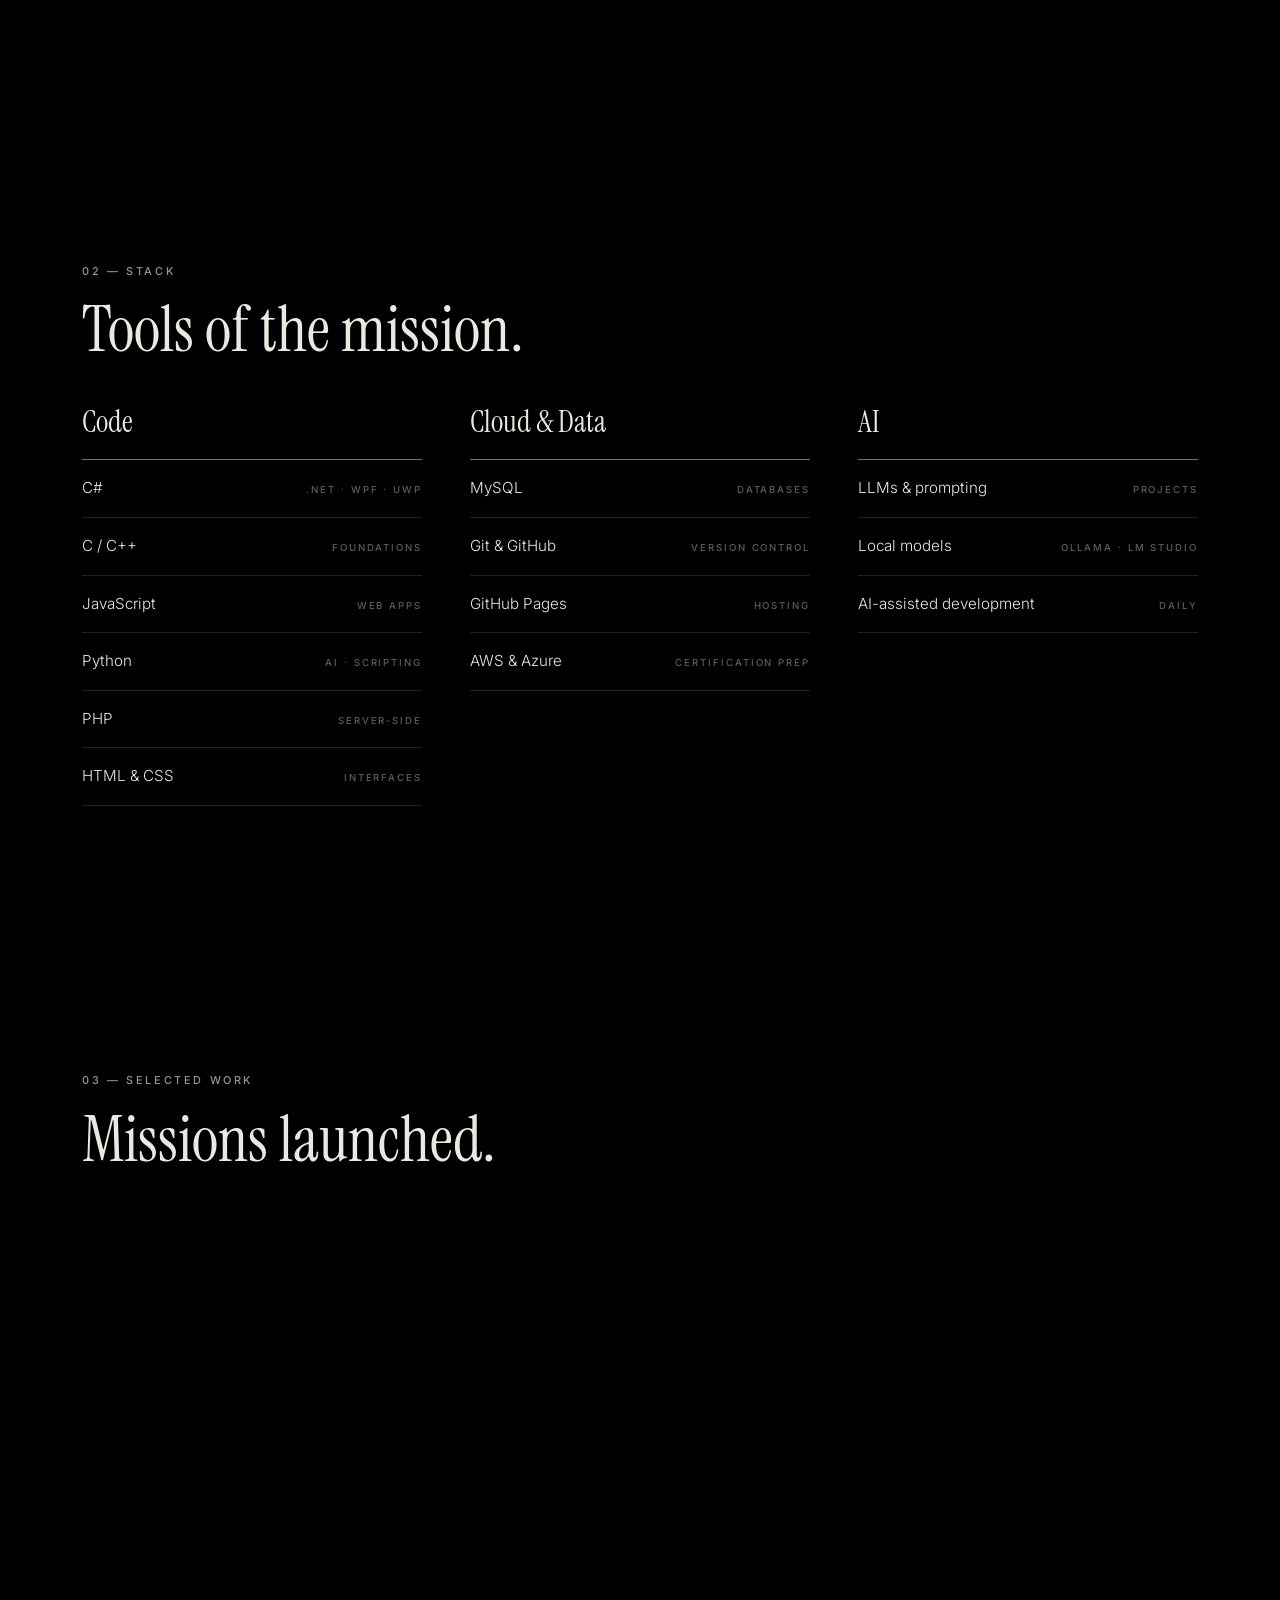
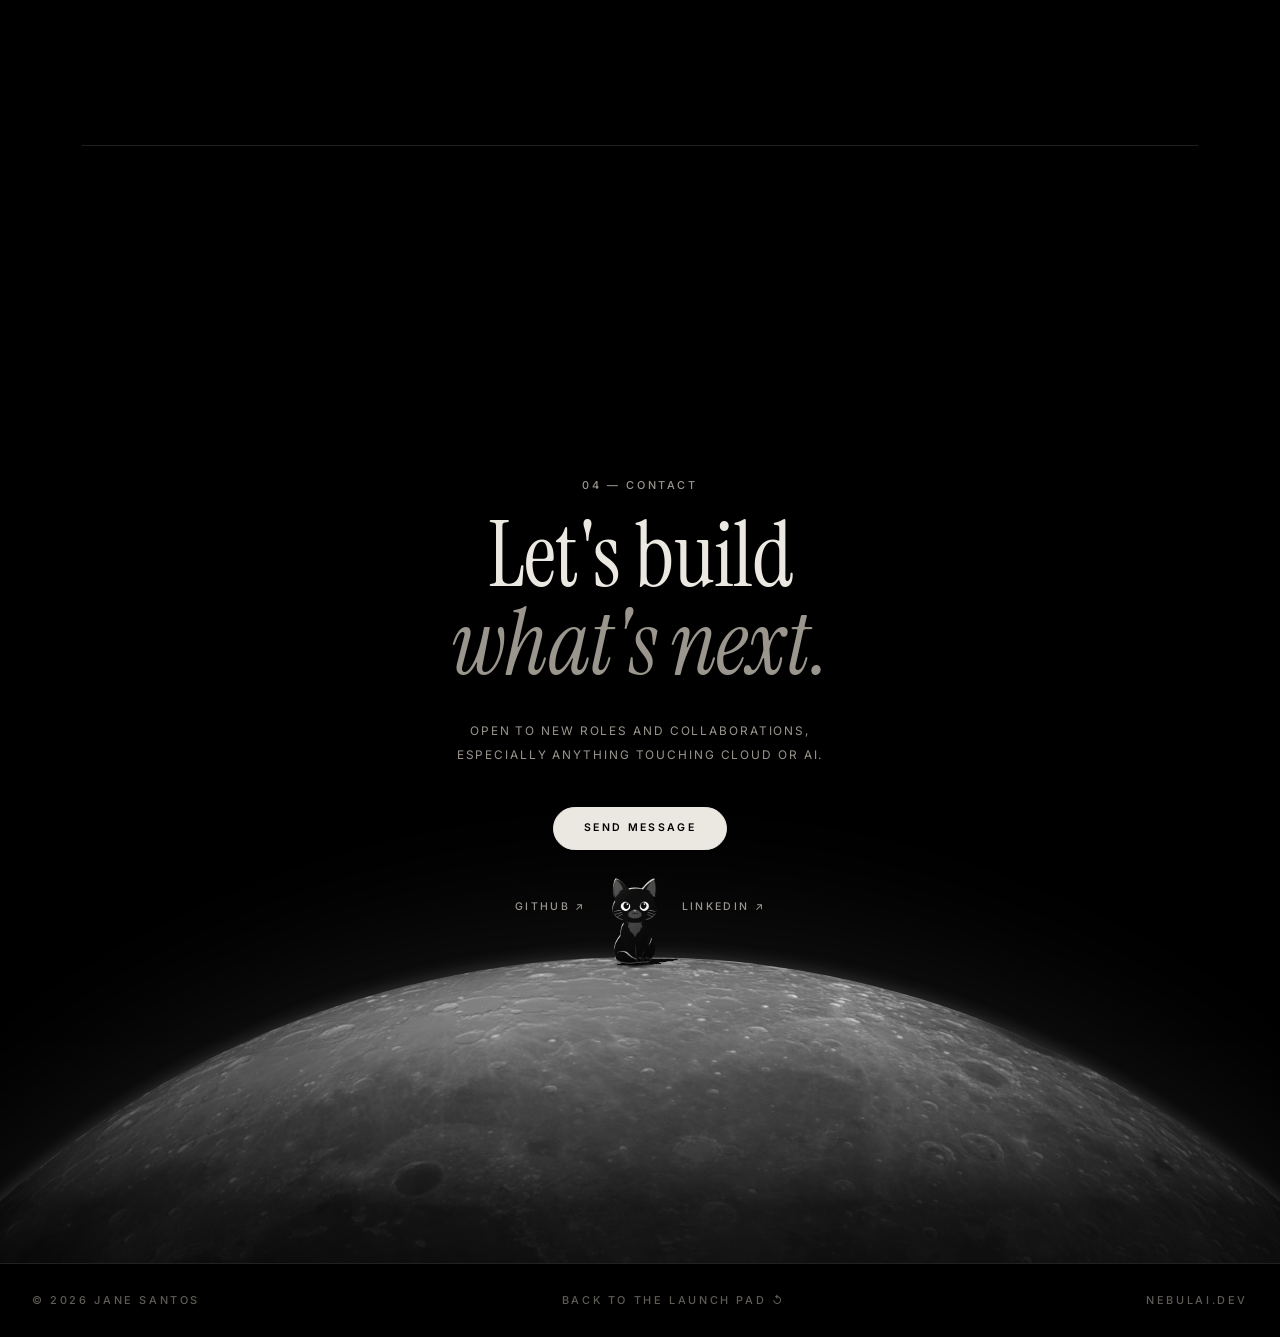
==== commit 130da739: "Feature live cloud and AI apps, add link previews, move scripts to files - Work: lead with Job Track" ====
--- a/dark.html
+++ b/dark.html
@@ -6,6 +6,18 @@
   <title>nebulai.dev — JS</title>
   <meta name="description" content="Jane Santos — software developer working where code, cloud and AI meet.">
   <meta name="theme-color" content="#000000">
+  <link rel="canonical" href="https://nebulai.dev/dark.html">
+  <!-- Link previews (LinkedIn, Slack, X, iMessage...) -->
+  <meta property="og:type" content="website">
+  <meta property="og:url" content="https://nebulai.dev/dark.html">
+  <meta property="og:site_name" content="nebulai.dev">
+  <meta property="og:title" content="Jane Santos — Software Developer">
+  <meta property="og:description" content="Building clean, reliable software where code, cloud and AI meet.">
+  <meta property="og:image" content="https://nebulai.dev/images/og-dark.jpg">
+  <meta property="og:image:width" content="1200">
+  <meta property="og:image:height" content="630">
+  <meta property="og:image:alt" content="Code beyond the atmosphere: the nebulai.dev headline over a rising lunar horizon">
+  <meta name="twitter:card" content="summary_large_image">
   <link rel="icon" href="favicon.svg" type="image/svg+xml">
   <link rel="icon" href="favicon.ico" sizes="16x16 32x32 48x48">
   <link rel="preconnect" href="https://fonts.googleapis.com">
@@ -134,7 +146,8 @@
             <ul>
               <li>C#<span>.NET · WPF · UWP</span></li>
               <li>C / C++<span>Foundations</span></li>
-              <li>JavaScript<span>Web</span></li>
+              <li>JavaScript<span>Web apps</span></li>
+              <li>Python<span>AI · Scripting</span></li>
               <li>PHP<span>Server-side</span></li>
               <li>HTML &amp; CSS<span>Interfaces</span></li>
             </ul>
@@ -145,15 +158,15 @@
               <li>MySQL<span>Databases</span></li>
               <li>Git &amp; GitHub<span>Version control</span></li>
               <li>GitHub Pages<span>Hosting</span></li>
-              <li>Cloud deployment<span>Exploring</span></li>
+              <li>AWS &amp; Azure<span>Certification prep</span></li>
             </ul>
           </div>
           <div class="stack-col" data-reveal style="--d:.3s">
             <h3>AI</h3>
             <ul>
-              <li>LLMs &amp; prompting<span>Exploring</span></li>
+              <li>LLMs &amp; prompting<span>Projects</span></li>
+              <li>Local models<span>Ollama · LM Studio</span></li>
               <li>AI-assisted development<span>Daily</span></li>
-              <li>APIs &amp; integrations<span>Exploring</span></li>
             </ul>
           </div>
         </div>
@@ -168,42 +181,52 @@
 
         <ol class="work">
           <li data-reveal>
-            <a class="work-row" href="https://github.com/janeset/text-editor">
+            <a class="work-row" href="https://nebulai.dev/jtracker/">
               <span class="work-num">01</span>
-              <span class="work-title">Text Editor</span>
-              <span class="work-desc">A desktop text editor built with Windows Presentation Foundation on .NET: open, edit and save files with a familiar UI.</span>
-              <span class="work-tags">C# · WPF · .NET</span>
+              <span class="work-title">Job Tracker</span>
+              <span class="work-desc">A job-search tracker that runs entirely in the browser and drafts tailored resumes and cover letters with ChatGPT, Claude or a local model through Ollama.</span>
+              <span class="work-tags">JavaScript · LLMs · Ollama</span>
               <span class="work-arrow" aria-hidden="true">→</span>
             </a>
           </li>
           <li data-reveal>
-            <a class="work-row" href="https://github.com/janeset/tile-puzzle-game-uwp">
+            <a class="work-row" href="https://nebulai.dev/AI-jobPrep-static/">
               <span class="work-num">02</span>
-              <span class="work-title">Tile Puzzle</span>
-              <span class="work-desc">The classic sliding-tile puzzle: move tiles into the empty spot until they're in order. Built with Hongsik Eom.</span>
-              <span class="work-tags">C# · UWP · Team</span>
+              <span class="work-title">AI / LLM Prep</span>
+              <span class="work-desc">An 8-week AI engineering track: Python exercises graded right in the browser, mock interviews, and a skills map built from real AI Engineer job postings.</span>
+              <span class="work-tags">Python · Pyodide · LLMs</span>
               <span class="work-arrow" aria-hidden="true">→</span>
             </a>
           </li>
           <li data-reveal>
-            <a class="work-row" href="https://github.com/janeset/zoo-website-cgi-php">
+            <a class="work-row" href="https://nebulai.dev/cloud-jobPrep-static/">
               <span class="work-num">03</span>
-              <span class="work-title">Zoo Website</span>
-              <span class="work-desc">A multi-page zoo site with server-side rendering using CGI and PHP. Built with Hongsik Eom.</span>
-              <span class="work-tags">PHP · CGI · HTML/CSS</span>
+              <span class="work-title">Cloud Prep</span>
+              <span class="work-desc">A phased path through five AWS certifications, with hands-on labs (each with a cost warning and clean-up step), timed practice exams and AWS and Azure side by side.</span>
+              <span class="work-tags">AWS · Azure · JavaScript</span>
               <span class="work-arrow" aria-hidden="true">→</span>
             </a>
           </li>
           <li data-reveal>
-            <a class="work-row" href="https://github.com/janeset/hilo-game-asp-classic">
+            <a class="work-row" href="https://nebulai.dev/DSA-prep/">
               <span class="work-num">04</span>
-              <span class="work-title">Hi-Lo Game</span>
-              <span class="work-desc">A number-guessing web game: pick a max, then guess, and the server tells you if you're too high, too low or spot on.</span>
-              <span class="work-tags">ASP Classic · Web</span>
+              <span class="work-title">DSA Prep</span>
+              <span class="work-desc">269 interview problems grouped by pattern, a split-screen workspace that runs Python tests in the browser, spaced-repetition reviews, and offline use through a service worker.</span>
+              <span class="work-tags">JavaScript · Python · PWA</span>
               <span class="work-arrow" aria-hidden="true">→</span>
             </a>
           </li>
         </ol>
+
+        <div class="earlier" data-reveal>
+          <p class="label">Earlier work</p>
+          <ul>
+            <li><a href="https://github.com/janeset/text-editor">Text Editor <span>C# · WPF</span></a></li>
+            <li><a href="https://github.com/janeset/tile-puzzle-game-uwp">Tile Puzzle <span>C# · UWP</span></a></li>
+            <li><a href="https://github.com/janeset/zoo-website-cgi-php">Zoo Website <span>PHP · CGI</span></a></li>
+            <li><a href="https://github.com/janeset/hilo-game-asp-classic">Hi-Lo Game <span>ASP Classic</span></a></li>
+          </ul>
+        </div>
 
         <p class="more" data-reveal><a class="pill" href="https://github.com/janeset">All projects on GitHub</a></p>
       </div>
@@ -214,7 +237,7 @@
       <div class="contact-inner">
         <p class="label" data-reveal>04 — Contact</p>
         <h2 class="display" data-reveal style="--d:.1s">Let's build<br><em>what's next.</em></h2>
-        <p class="caps" data-reveal style="--d:.2s">Open to new roles, freelance projects and collaborations, especially anything touching cloud or AI.</p>
+        <p class="caps" data-reveal style="--d:.2s">Open to new roles and collaborations, especially anything touching cloud or AI.</p>
         <div class="hero-cta" data-reveal style="--d:.3s">
           <button class="pill pill-solid" type="button" data-open-message>Send message</button>
         </div>
@@ -273,570 +296,7 @@
     <p class="label">nebulai.dev</p>
   </footer>
 
-  <script>
-    document.getElementById('year').textContent = new Date().getFullYear();
-    //var reduce = matchMedia('(prefers-reduced-motion: reduce)').matches;
-    var reduce = false;
-
-    // Sparse, quiet starfield
-    (function () {
-      var canvas = document.getElementById('stars');
-      var ctx = canvas.getContext('2d');
-      var stars = [], shooting = null, w, h, dpr;
-
-      function resize() {
-        dpr = Math.min(window.devicePixelRatio || 1, 2);
-        w = canvas.width = innerWidth * dpr;
-        h = canvas.height = innerHeight * dpr;
-        canvas.style.width = innerWidth + 'px';
-        canvas.style.height = innerHeight + 'px';
-        var count = Math.round((innerWidth * innerHeight) / 9000);
-        stars = [];
-        for (var i = 0; i < count; i++) {
-          stars.push({
-            x: Math.random() * w,
-            y: Math.random() * h,
-            r: (Math.random() * 0.8 + 0.2) * dpr,
-            a: Math.random() * Math.PI,
-            s: Math.random() * 0.006 + 0.001,
-            b: Math.random() * 0.5 + 0.2
-          });
-        }
-      }
-
-      function draw() {
-        ctx.clearRect(0, 0, w, h);
-        for (var i = 0; i < stars.length; i++) {
-          var st = stars[i];
-          if (!reduce) st.a += st.s;
-          ctx.beginPath();
-          ctx.arc(st.x, st.y, st.r, 0, Math.PI * 2);
-          ctx.fillStyle = 'rgba(235,232,225,' + (st.b * (0.55 + Math.abs(Math.sin(st.a)) * 0.45)) + ')';
-          ctx.fill();
-        }
-        if (!reduce) {
-          if (!shooting && Math.random() < 0.0015) {
-            shooting = { x: Math.random() * w * 0.6, y: Math.random() * h * 0.35, vx: 7 * dpr, vy: 2.5 * dpr, life: 1 };
-          }
-          if (shooting) {
-            var g = ctx.createLinearGradient(shooting.x, shooting.y, shooting.x - shooting.vx * 16, shooting.y - shooting.vy * 16);
-            g.addColorStop(0, 'rgba(235,232,225,' + shooting.life * 0.8 + ')');
-            g.addColorStop(1, 'rgba(235,232,225,0)');
-            ctx.strokeStyle = g;
-            ctx.lineWidth = dpr;
-            ctx.beginPath();
-            ctx.moveTo(shooting.x, shooting.y);
-            ctx.lineTo(shooting.x - shooting.vx * 16, shooting.y - shooting.vy * 16);
-            ctx.stroke();
-            shooting.x += shooting.vx; shooting.y += shooting.vy; shooting.life -= 0.012;
-            if (shooting.life <= 0) shooting = null;
-          }
-          requestAnimationFrame(draw);
-        }
-      }
-
-      addEventListener('resize', function () { resize(); if (reduce) draw(); });
-      resize();
-      draw();
-    })();
-
-    // Back to the top: glide up to the hero. Relaunch: fade to black, then over to the launch pad
-    // (the bright side's countdown, where you choose a side again)
-    document.querySelector('.to-top').addEventListener('click', function (e) {
-      e.preventDefault();
-      scrollTo({ top: 0, behavior: reduce ? 'auto' : 'smooth' });
-    });
-    document.querySelector('[data-relaunch]').addEventListener('click', function () {
-      var veil = document.createElement('div');
-      veil.className = 'relaunch-veil';
-      document.body.appendChild(veil);
-      veil.getBoundingClientRect();
-      document.documentElement.classList.add('relaunching');
-      setTimeout(function () { location.href = './?launch'; }, reduce ? 0 : 450);
-    });
-
-    // Nav background once scrolled; hero parallax (moon rises, text drifts away)
-    (function () {
-      var nav = document.querySelector('.nav');
-      var horizon = document.querySelector('.hero .horizon');
-      var content = document.querySelector('.hero-content');
-      var suit = document.querySelector('.suit');
-      var footer = document.querySelector('.footer');
-      var mx = 0, my = 0;
-      var ticking = false;
-
-      function update() {
-        var y = scrollY;
-        nav.classList.toggle('scrolled', y > 40);
-        document.documentElement.classList.toggle('show-top', y > innerHeight * .6);
-        // as the footer scrolls in, the corner buttons rise to sit just above its line
-        var lift = Math.max(0, innerHeight - footer.getBoundingClientRect().top);
-        document.documentElement.style.setProperty('--footer-lift', lift.toFixed(1) + 'px');
-        if (!reduce && y < innerHeight * 1.2) {
-          horizon.style.setProperty('--rise', (-y * 0.3) + 'px');
-          content.style.opacity = Math.max(0, 1 - y / (innerHeight * 0.55));
-          content.style.transform = 'translateY(' + (y * 0.25) + 'px)';
-        }
-        if (!reduce) {
-          // Astronaut drifts at its own depth: slower than the page, nudged by the pointer
-          var r = suit.getBoundingClientRect();
-          var offset = r.top + r.height / 2 - innerHeight / 2;
-          suit.style.setProperty('--px', mx + 'px');
-          suit.style.setProperty('--py', (-offset * 0.14 + my) + 'px');
-        }
-        ticking = false;
-      }
-      function requestUpdate() {
-        if (!ticking) { requestAnimationFrame(update); ticking = true; }
-      }
-      addEventListener('scroll', requestUpdate, { passive: true });
-      addEventListener('resize', requestUpdate);
-      if (matchMedia('(pointer: fine)').matches) {
-        addEventListener('pointermove', function (e) {
-          mx = (e.clientX / innerWidth - 0.5) * -18;
-          my = (e.clientY / innerHeight - 0.5) * -14;
-          requestUpdate();
-        }, { passive: true });
-      }
-      update();
-    })();
-
-    // Tether: a 3D model of a 1.5 cm braided cable from the astronaut's hip (5 m from the camera) to
-    // the ship's rear hatch (~105 m), projected through a pinhole camera. It is redrawn every frame from
-    // the live positions of both ends, so float, tumble and parallax all keep it attached.
-    (function () {
-      var wrap = document.querySelector('.tether');
-      if (!wrap) return;
-      var suit = document.querySelector('.suit');
-      var floater = document.querySelector('.suit-float');
-      var astro = document.querySelector('.suit .astro');
-      var far = document.querySelector('.far');
-      var canvases = wrap.querySelectorAll('canvas');
-      var ctxs = Array.prototype.map.call(canvases, function (c) { return c.getContext('2d'); });
-
-      var Z0 = 5, Z1 = 105;              // depth of the hip and the hatch, m
-      var LEN = 104;                     // cable length, m (~4% slack over the ~100 m gap)
-      var DIA = 0.015;                   // cable diameter, m
-      var SHADOW_END = 0.85;             // first stretch sits in the astronaut's shadow, m
-      var BUCKETS = [2, 6, 12, Infinity]; // depth-of-field buckets (canvas 1-4), by metres along the cable
-      // Slack, authored as it should look from the camera: [fraction of the way across the screen,
-      // x px, y px off the straight sight line, for the 400 px figure]. Each point is lifted back into
-      // 3D at its own depth, so foreshortening can't fold the curve into a kink. Lazy curves sit near
-      // the astronaut (behind the glove, then out and back), the far part runs straight. No gravity in
-      // orbit, so no sag; the tightest 3D bend is ~1.5 m, far above the cable's ~20 cm limit.
-      var SHAPE = [[0, 0, 0], [.11, 23.3, 18.9], [.25, 45.3, 76.3], [.38, 64, 65.6], [.52, 56.9, 31],
-                   [.64, 27.4, 7.1], [.75, 10.7, 1], [.87, 2.3, 1], [1, 0, 0]];
-      var GLINTS = [19, 31, 47, 66, 88]; // where the far hairline now and then catches the sun, m
-      var SUN = norm([-.55, -.62, -.56]);  // toward the sun: upper left, camera side
-      var EARTH = norm([.45, -.45, .77]);  // toward Earth: upper right, behind the astronaut
-      var IVORY = [228, 223, 212];         // matches the sunlit suit fabric
-      var EARTHSHINE = [120, 150, 205];
-      var BANDS = [-.75, -.25, .25, .75];  // across the cylinder, -1..1
-
-      // Sample points packed toward the astronaut, where most of the on-screen length is
-      var U = [];
-      for (var i = 0; i <= 80; i++) U.push(LEN * (Math.exp(5 * i / 80) - 1) / (Math.exp(5) - 1));
-
-      function norm(v) { var l = Math.hypot(v[0], v[1], v[2]) || 1; return [v[0] / l, v[1] / l, v[2] / l]; }
-      function dot(a, b) { return a[0] * b[0] + a[1] * b[1] + a[2] * b[2]; }
-      function cross(a, b) { return [a[1] * b[2] - a[2] * b[1], a[2] * b[0] - a[0] * b[2], a[0] * b[1] - a[1] * b[0]]; }
-      function rgb(c) { return 'rgb(' + Math.round(c[0]) + ',' + Math.round(c[1]) + ',' + Math.round(c[2]) + ')'; }
-      // How much of the cable at u metres a blur bucket draws. Across each seam the blurrier bucket
-      // fades in before it and the sharper one fades out after it, so one is always fully opaque:
-      // no gap and no doubled-up blob where the two meet.
-      function bucketShare(b, u) {
-        var lo = b ? BUCKETS[b - 1] : -Infinity, hi = BUCKETS[b];
-        var fadeIn = b ? Math.min(1, Math.max(0, (u - lo * .7) / (lo * .3))) : 1;
-        var fadeOut = hi === Infinity ? 1 : Math.min(1, Math.max(0, 1 - (u - hi) / (hi * .3)));
-        return Math.min(fadeIn, fadeOut);
-      }
-
-      // Smooth (Catmull-Rom style) interpolation of the slack shape
-      function shapeSlope(k, j) {
-        if (k === 0 || k === SHAPE.length - 1) return 0;
-        return (SHAPE[k + 1][j] - SHAPE[k - 1][j]) / (SHAPE[k + 1][0] - SHAPE[k - 1][0]);
-      }
-      function deviation(s) {
-        var k = 1;
-        while (k < SHAPE.length - 1 && SHAPE[k][0] < s) k++;
-        var a = SHAPE[k - 1], b = SHAPE[k], h = b[0] - a[0], q = (s - a[0]) / h, q2 = q * q, q3 = q2 * q;
-        return [1, 2].map(function (j) {
-          return (2 * q3 - 3 * q2 + 1) * a[j] + (q3 - 2 * q2 + q) * h * shapeSlope(k - 1, j) +
-                 (3 * q2 - 2 * q3) * b[j] + (q3 - q2) * h * shapeSlope(k, j);
-        });
-      }
-      // Slow transverse waves running from the astronaut toward the ship, dying out with distance
-      function wave(u, t) {
-        var env = .09 * (1 - Math.exp(-u * u / .36)) * Math.exp(-u / 7);
-        var a = Math.sin(2 * Math.PI * (u / 7 - t / 16));
-        var b = Math.sin(2 * Math.PI * (u / 11 - t / 13) + 1.3);
-        return [env * (.8 * a - .35 * b), env * (.6 * a + .55 * b)];
-      }
-      // A point on the cable u metres from the hip, in camera space (m). A straight line from hip to
-      // hatch projects at screen fraction k * Z1 / Z, which is where the slack shape is looked up.
-      function pointAt(u, t, A, B) {
-        var k = u / LEN, Z = A[2] + k * (B[2] - A[2]), d = deviation(k * B[2] / Z), w = wave(u, t);
-        return [A[0] + k * (B[0] - A[0]) + d[0] * Z / 1250 + w[0], A[1] + k * (B[1] - A[1]) + d[1] * Z / 1250 + w[1], Z];
-      }
-
-      // Live end points, in the figure's own pixels
-      function matrixOf(el) {
-        var t = getComputedStyle(el).transform;
-        if (!t || t === 'none') return [1, 0, 0, 1, 0, 0];
-        var v = t.slice(t.indexOf('(') + 1).match(/-?\d*\.?\d+(?:e[-+]?\d+)?/gi).map(Number);
-        return v.length === 6 ? v : [v[0], v[1], v[4], v[5], v[12], v[13]];
-      }
-      function translateOf(el) {
-        var t = getComputedStyle(el).translate;
-        if (!t || t === 'none') return [0, 0];
-        var v = t.split(' ').map(parseFloat);
-        return [v[0] || 0, v[1] || 0];
-      }
-      // Clip point behind the right hip, carried through the astronaut's tumble and zero-g drift
-      function hipPoint(W, H) {
-        var m = matrixOf(astro), ox = .54 * W, oy = .36 * H; // .astro transform-origin
-        var dx = .60 * W - ox, dy = .50 * H - oy, fl = matrixOf(floater);
-        return [ox + m[0] * dx + m[2] * dy + m[4] + fl[4], oy + m[1] * dx + m[3] * dy + m[5] + fl[5]];
-      }
-      // Rear hatch (12% / 43% into the ship image), plus the far layer's own parallax offset
-      function hatchPoint(W, H) {
-        var o = translateOf(far), shipW = .4 * W;
-        return [W + .12 * shipW + o[0], .02 * H + .43 * shipW * 507 / 900 + o[1]];
-      }
-
-      var dpr = 1, cw = 0, ch = 0;
-      function size() {
-        dpr = Math.min(window.devicePixelRatio || 1, 2);
-        cw = wrap.offsetWidth;
-        ch = wrap.offsetHeight;
-        Array.prototype.forEach.call(canvases, function (c, k) {
-          c.width = Math.round(cw * dpr);
-          c.height = Math.round(ch * dpr);
-          ctxs[k].setTransform(dpr, 0, 0, dpr, 0, 0);
-          ctxs[k].lineCap = 'round';
-        });
-      }
-
-      // One short stretch of cable, shaded as a lit cylinder and drawn at its true projected width.
-      // fade is this stretch's share of its depth-of-field bucket (cross-fades at bucket seams).
-      function segment(i, P, S, f, ctx, fade) {
-        var p0 = P[i], p1 = P[i + 1], s0 = S[i], s1 = S[i + 1];
-        var sx = s1[0] - s0[0], sy = s1[1] - s0[1], sl = Math.hypot(sx, sy) || 1;
-        var nx = -sy / sl, ny = sx / sl;
-        var m = [(p0[0] + p1[0]) / 2, (p0[1] + p1[1]) / 2, (p0[2] + p1[2]) / 2];
-        var T = norm([p1[0] - p0[0], p1[1] - p0[1], p1[2] - p0[2]]);
-        // V faces the camera; N runs across the cable on the side of the screen normal
-        var c = norm([-m[0], -m[1], -m[2]]), ct = dot(c, T);
-        var V = norm([c[0] - ct * T[0], c[1] - ct * T[1], c[2] - ct * T[2]]);
-        var N = norm(cross(T, V));
-        if ((N[0] - m[0] / m[2] * N[2]) * nx + (N[1] - m[1] / m[2] * N[2]) * ny < 0) N = [-N[0], -N[1], -N[2]];
-        var sunA = dot(V, SUN), sunB = dot(N, SUN), earthA = dot(V, EARTH), earthB = dot(N, EARTH);
-        var lit = (U[i] + U[i + 1]) / 2 >= SHADOW_END ? 1 : 0; // hard shadow edge: no air to soften it
-        var width = f * DIA / m[2];
-
-        // No ambient light in vacuum: only the sun and a faint cool rim of Earthshine
-        function shade(x) {
-          var r = Math.sqrt(1 - x * x);
-          var sun = lit * Math.max(0, sunA * r + sunB * x);
-          var earth = .22 * Math.max(0, earthA * r + earthB * x);
-          return [0, 1, 2].map(function (j) { return 4 + IVORY[j] * sun + EARTHSHINE[j] * earth; });
-        }
-        function line(offset, lineWidth, style, alpha) {
-          ctx.globalAlpha = alpha * fade;
-          // Round caps join neighbouring strokes, but where they're translucent the overlaps would bead
-          ctx.lineCap = alpha * fade < 1 ? 'butt' : 'round';
-          ctx.strokeStyle = style;
-          ctx.lineWidth = lineWidth;
-          ctx.beginPath();
-          ctx.moveTo(s0[0] + nx * offset, s0[1] + ny * offset);
-          ctx.lineTo(s1[0] + nx * offset, s1[1] + ny * offset);
-          ctx.stroke();
-        }
-
-        if (width >= 1) {
-          // Bands across the tapered width, plus a specular streak where the sun hits square on
-          BANDS.forEach(function (x) { line(x * width / 2, width / 4 * 1.3, rgb(shade(x)), 1); });
-          var peak = Math.hypot(sunA, sunB);
-          if (lit && peak > 0) line(sunB / peak * width * .4, Math.max(.35, width * .15), '#fffcf4', .45 * peak);
-        } else {
-          // Under a pixel wide: a 1 px hairline whose opacity is its true coverage (no haze in vacuum)
-          var avg = [0, 0, 0];
-          BANDS.forEach(function (x) { shade(x).forEach(function (v, j) { avg[j] += v / BANDS.length; }); });
-          line(0, 1, rgb(avg), width);
-        }
-        ctx.globalAlpha = 1;
-      }
-
-      // Brief sun glints where the far hairline's braid catches the light
-      function glints(A, B, f, cx, cy, t) {
-        var ctx = ctxs[ctxs.length - 1];
-        GLINTS.forEach(function (u, k) {
-          var g = Math.pow(.5 + .5 * Math.sin(t * 2 * Math.PI / 9 + k * 2.1), 8);
-          if (g < .02) return;
-          var p = pointAt(u, t, A, B), x = cx + f * p[0] / p[2], y = cy + f * p[1] / p[2];
-          var glow = ctx.createRadialGradient(x, y, 0, x, y, 1.8);
-          glow.addColorStop(0, 'rgba(255,252,244,' + (.55 * g) + ')');
-          glow.addColorStop(1, 'rgba(255,252,244,0)');
-          ctx.fillStyle = glow;
-          ctx.beginPath();
-          ctx.arc(x, y, 1.8, 0, 2 * Math.PI);
-          ctx.fill();
-        });
-      }
-
-      function draw(t) {
-        if (!wrap.offsetParent) return; // hidden on narrow screens
-        if (wrap.offsetWidth !== cw || wrap.offsetHeight !== ch) size();
-        var W = suit.offsetWidth, H = suit.offsetHeight;
-        var f = 3.125 * W, cx = W / 2, cy = H / 2; // 1250 px focal length for the 400 px figure
-        var hip = hipPoint(W, H), hatch = hatchPoint(W, H);
-        var A = [(hip[0] - cx) * Z0 / f, (hip[1] - cy) * Z0 / f, Z0];
-        var B = [(hatch[0] - cx) * Z1 / f, (hatch[1] - cy) * Z1 / f, Z1];
-
-        var P = [], S = [];
-        for (var i = 0; i < U.length; i++) {
-          var p = pointAt(U[i], t, A, B);
-          P.push(p);
-          S.push([cx + f * p[0] / p[2], cy + f * p[1] / p[2]]);
-        }
-        ctxs.forEach(function (ctx) { ctx.clearRect(0, 0, cw, ch); });
-        for (i = 0; i < U.length - 1; i++) {
-          var u = (U[i] + U[i + 1]) / 2;
-          for (var b = 0; b < ctxs.length; b++) {
-            var fade = bucketShare(b, u);
-            if (fade > 0) segment(i, P, S, f, ctxs[b], fade);
-          }
-        }
-        glints(A, B, f, cx, cy, t);
-      }
-
-      var raf = 0;
-      function loop(ms) { draw(ms / 1000); raf = requestAnimationFrame(loop); }
-      if (reduce) {
-        // One still frame, redrawn only when the layout changes
-        draw(0);
-        addEventListener('resize', function () { draw(0); });
-      } else if ('IntersectionObserver' in window) {
-        new IntersectionObserver(function (entries) {
-          cancelAnimationFrame(raf);
-          if (entries[entries.length - 1].isIntersecting) raf = requestAnimationFrame(loop);
-        }, { rootMargin: '100px' }).observe(suit);
-      } else {
-        raf = requestAnimationFrame(loop);
-      }
-    })();
-
-    // Background music: "Space Ambient" by playstarz_music (Pixabay License, no attribution needed).
-    // Played through Web Audio so fades and volume also work on iOS. The file only loads once someone
-    // turns sound on; browsers allow that only after a click or key press. On/off and volume are
-    // remembered for the next visit.
-    (function () {
-      var buttons = Array.prototype.slice.call(document.querySelectorAll('.sound-toggle'));
-      var dock = document.querySelector('.sound-dock');
-      var slider = document.querySelector('.sound-volume input');
-      var AC = window.AudioContext || window.webkitAudioContext;
-      if (!buttons.length || !AC) { if (dock) dock.hidden = true; return; }
-
-      var SRC = 'audio/space-ambient.mp3';
-      var KEY = 'nebulaiSound', VOL_KEY = 'nebulaiVolume';
-      var volume = .6, wanted = false, running = false;
-      var ctx, gain, track;
-
-      function stored(key) { try { return localStorage.getItem(key); } catch (e) { return null; } }
-      function store(key, v) { try { localStorage.setItem(key, v); } catch (e) {} }
-      // Slider position to gain, on a curve so the low end of the slider stays usable
-      function level() { return Math.pow(volume, 1.6); }
-
-      function build() {
-        ctx = new AC();
-        track = new Audio(SRC);
-        track.loop = true;
-        track.preload = 'auto';
-        gain = ctx.createGain();
-        gain.gain.value = 0;
-        ctx.createMediaElementSource(track).connect(gain).connect(ctx.destination);
-      }
-      function start() {
-        if (!ctx) build();
-        running = true;
-        ctx.resume();
-        track.play().catch(function () {}); // still blocked: the next click retries via the toggle
-        gain.gain.cancelScheduledValues(ctx.currentTime);
-        gain.gain.setTargetAtTime(level(), ctx.currentTime, 1);
-      }
-      function stop() {
-        running = false;
-        if (!ctx) return;
-        gain.gain.cancelScheduledValues(ctx.currentTime);
-        gain.gain.setTargetAtTime(0, ctx.currentTime, .35);
-        setTimeout(function () { if (!running) track.pause(); }, 1800);
-      }
-
-      function showState(on) {
-        buttons.forEach(function (b) {
-          b.setAttribute('aria-pressed', on);
-          b.setAttribute('aria-label', on ? 'Mute background music' : 'Play background music');
-        });
-      }
-      function setWanted(on) {
-        wanted = on;
-        store(KEY, on ? 'on' : 'off');
-        showState(on);
-        if (on) start(); else stop();
-        // Show the volume slider for a moment when sound comes on (touch screens have no hover)
-        if (dock && on) {
-          dock.classList.add('is-open');
-          clearTimeout(dock.closeTimer);
-          dock.closeTimer = setTimeout(function () { dock.classList.remove('is-open'); }, 4000);
-        }
-      }
-      buttons.forEach(function (b) { b.addEventListener('click', function () { setWanted(!wanted); }); });
-
-      if (slider) {
-        var savedVolume = parseFloat(stored(VOL_KEY));
-        if (!isNaN(savedVolume)) volume = Math.min(1, Math.max(0, savedVolume));
-        slider.value = Math.round(volume * 100);
-        slider.style.setProperty('--fill', slider.value + '%');
-        slider.addEventListener('input', function () {
-          volume = slider.value / 100;
-          slider.style.setProperty('--fill', slider.value + '%');
-          store(VOL_KEY, volume);
-          if (running) gain.gain.setTargetAtTime(level(), ctx.currentTime, .05);
-        });
-      }
-
-      // Returning visitor who left sound on: show it on, start at their first click or key press
-      if (stored(KEY) === 'on') {
-        wanted = true;
-        showState(true);
-        var resume = function (e) {
-          if (dock && dock.contains(e.target)) return; // the dock handles its own clicks
-          ['pointerdown', 'keydown'].forEach(function (type) { removeEventListener(type, resume, true); });
-          if (wanted && !running) start();
-        };
-        ['pointerdown', 'keydown'].forEach(function (type) { addEventListener(type, resume, true); });
-      }
-
-      // Pause with the tab hidden, pick up again when it comes back
-      document.addEventListener('visibilitychange', function () {
-        if (!ctx || !running) return;
-        if (document.hidden) track.pause(); else track.play().catch(function () {});
-      });
-    })();
-
-    // Contact form: checks the fields, then sends the message through Web3Forms, which emails it to
-    // Jane (the key in data-access-key decides where it goes). Results show under the fields.
-    // Guards against spam and slips: a hidden bot trap, a minimum time to fill it in, length limits,
-    // control characters stripped, one send at a time with a cooldown after, and a network timeout.
-    (function () {
-      var COPY = {
-        idle: 'Transmit', busy: 'Transmitting…',
-        ok: 'Signal received. Thank you, I\'ll be in touch soon.', fail: 'Signal lost. Try again in a moment.',
-        invalid: 'Add your name, a valid email and a message.',
-        short: 'Say a little more, at least 10 characters.',
-        quick: 'That was quick! Give it a second look, then send.',
-        wait: 'The channel is cooling down. Give it a minute before transmitting again.', offline: 'No signal. Check your connection and try again.', slow: 'The signal timed out. Try again in a moment.'
-      };
-      var MIN_FILL = 3000, COOLDOWN = 60000, TIMEOUT = 15000, MIN_MESSAGE = 10, LAST_KEY = 'nebulaiLastSent';
-      var form = document.querySelector('.contact-form');
-      if (!form) return;
-      var el = form.elements, status = form.querySelector('.form-status'), button = form.querySelector('[type="submit"]');
-      var count = form.querySelector('.field-count'), openedAt = 0, sending = false;
-      // the popup: opened by its button; ×, Esc or a click on the backdrop close it. A half-written
-      // message stays put if it's closed, so nothing is lost
-      var dialog = document.querySelector('.message-dialog');
-      document.querySelector('[data-open-message]').addEventListener('click', function () {
-        if (status.dataset.kind === 'ok') say('');
-        if (!openedAt) openedAt = Date.now();
-        dialog.showModal();
-        (el.name.value ? el.message : el.name).focus();
-      });
-      dialog.querySelector('[data-close-message]').addEventListener('click', function () { dialog.close(); });
-      dialog.addEventListener('click', function (e) { if (e.target === dialog) dialog.close(); });
-      var fields = form.querySelectorAll('[required]');
-      function say(text, kind) { status.textContent = text; status.dataset.kind = kind || ''; }
-      // drops invisible control characters (keeps line breaks in the message) and trims
-      function clean(v, multiline) {
-        v = v.replace(/[\u0000-\u0008\u000B\u000C\u000E-\u001F\u007F​-‏‪-‮]/g, '');
-        return (multiline ? v : v.replace(/\s+/g, ' ')).trim();
-      }
-      function counter() {
-        var max = el.message.maxLength, n = el.message.value.length;
-        count.textContent = n + ' / ' + max;
-        count.dataset.near = n > max * .9 ? 'true' : '';
-      }
-      counter();
-      form.addEventListener('input', function (e) {
-        e.target.removeAttribute('aria-invalid');
-        if (e.target === el.message) counter();
-        if (status.dataset.kind === 'error') say('');
-      });
-      function lastSent() { try { return +localStorage.getItem(LAST_KEY) || 0; } catch (e) { return 0; } }
-      function busy(on) {
-        sending = on;
-        button.textContent = on ? COPY.busy : COPY.idle;
-        button.disabled = on;
-        button.toggleAttribute('aria-busy', on);
-        fields.forEach(function (f) { f.readOnly = on; });
-      }
-      form.addEventListener('submit', function (e) {
-        e.preventDefault();
-        if (sending) return;
-        // the trap is hidden from people; anything that ticks it is a bot, so it gets a quiet "sent"
-        if (el.botcheck.checked) { form.reset(); counter(); say(COPY.ok, 'ok'); return; }
-        var name = clean(el.name.value), email = clean(el.email.value), message = clean(el.message.value, true);
-        var bad = Array.prototype.filter.call(fields, function (f) { return !clean(f.value) || !f.checkValidity(); });
-        if (email && !/^[^\s@]+@[^\s@.]+(\.[^\s@.]+)+$/.test(email) && bad.indexOf(el.email) < 0) bad.push(el.email);
-        bad.forEach(function (f) { f.setAttribute('aria-invalid', 'true'); });
-        if (bad.length) { say(COPY.invalid, 'error'); bad[0].focus(); return; }
-        if (message.length < MIN_MESSAGE) { el.message.setAttribute('aria-invalid', 'true'); say(COPY.short, 'error'); el.message.focus(); return; }
-        if (Date.now() - openedAt < MIN_FILL) { say(COPY.quick, 'error'); return; }
-        if (Date.now() - lastSent() < COOLDOWN) { say(COPY.wait, 'error'); return; }
-        if (navigator.onLine === false) { say(COPY.offline, 'error'); return; }
-        var key = form.dataset.accessKey;
-        if (!key || /^YOUR_/.test(key)) { say('Messages aren\'t connected yet.', 'error'); return; }
-        busy(true);
-        say('');
-        var ctrl = window.AbortController ? new AbortController() : null;
-        var timer = ctrl && setTimeout(function () { ctrl.abort(); }, TIMEOUT);
-        fetch('https://api.web3forms.com/submit', {
-          method: 'POST',
-          headers: { 'Content-Type': 'application/json', Accept: 'application/json' },
-          signal: ctrl ? ctrl.signal : undefined,
-          body: JSON.stringify({
-            access_key: key,
-            subject: 'New message from nebulai.dev (dark side)',
-            from_name: 'nebulai.dev',
-            name: name,
-            email: email,
-            message: message,
-            botcheck: false
-          })
-        })
-          .then(function (r) { return r.json().catch(function () { return {}; }); })
-          .then(function (res) {
-            if (!res.success) throw new Error(res.message || 'Not sent');
-            try { localStorage.setItem(LAST_KEY, String(Date.now())); } catch (e) {}
-            form.reset();
-            counter();
-            say(COPY.ok, 'ok');
-          })
-          .catch(function (err) { say(err && err.name === 'AbortError' ? COPY.slow : COPY.fail, 'error'); })
-          .then(function () { clearTimeout(timer); busy(false); });
-      });
-    })();
-
-    // Reveal elements as they enter the viewport
-    if ('IntersectionObserver' in window) {
-      document.documentElement.classList.add('js');
-      var io = new IntersectionObserver(function (entries) {
-        entries.forEach(function (e) {
-          if (e.isIntersecting) { e.target.classList.add('is-in'); io.unobserve(e.target); }
-        });
-      }, { threshold: 0.15, rootMargin: '0px 0px -40px 0px' });
-      document.querySelectorAll('[data-reveal]').forEach(function (el) { io.observe(el); });
-    }
-  </script>
+  <script src="JS/dark.js"></script>
   <script src="JS/eggs.js" data-side="dark" defer></script>
 </body>
 </html>
--- a/CSS/dark.css
+++ b/CSS/dark.css
@@ -796,6 +796,26 @@
 .work-row:hover { background: linear-gradient(90deg, rgba(235, 232, 225, .035), rgba(235, 232, 225, 0)); }
 .work-row:hover .work-title { transform: translateX(10px); }
 .work-row:hover .work-arrow { transform: translateX(6px) rotate(-45deg); color: var(--text); }
+
+/* Older school projects: one compact row of links under the main list */
+.earlier {
+  display: flex;
+  flex-wrap: wrap;
+  align-items: baseline;
+  gap: 12px 36px;
+  margin-top: clamp(20px, 3vh, 32px);
+}
+.earlier .label { margin: 0; color: var(--dim); }
+.earlier ul { display: flex; flex-wrap: wrap; gap: 12px 32px; list-style: none; margin: 0; padding: 0; }
+.earlier a { font-size: .9rem; color: var(--muted); transition: color .3s; }
+.earlier a:hover { color: var(--text); }
+.earlier a span {
+  margin-left: 8px;
+  font: 500 .6rem/1 var(--sans);
+  letter-spacing: .2em;
+  text-transform: uppercase;
+  color: var(--dim);
+}
 
 .more { margin-top: clamp(28px, 4vh, 56px); text-align: center; }
 
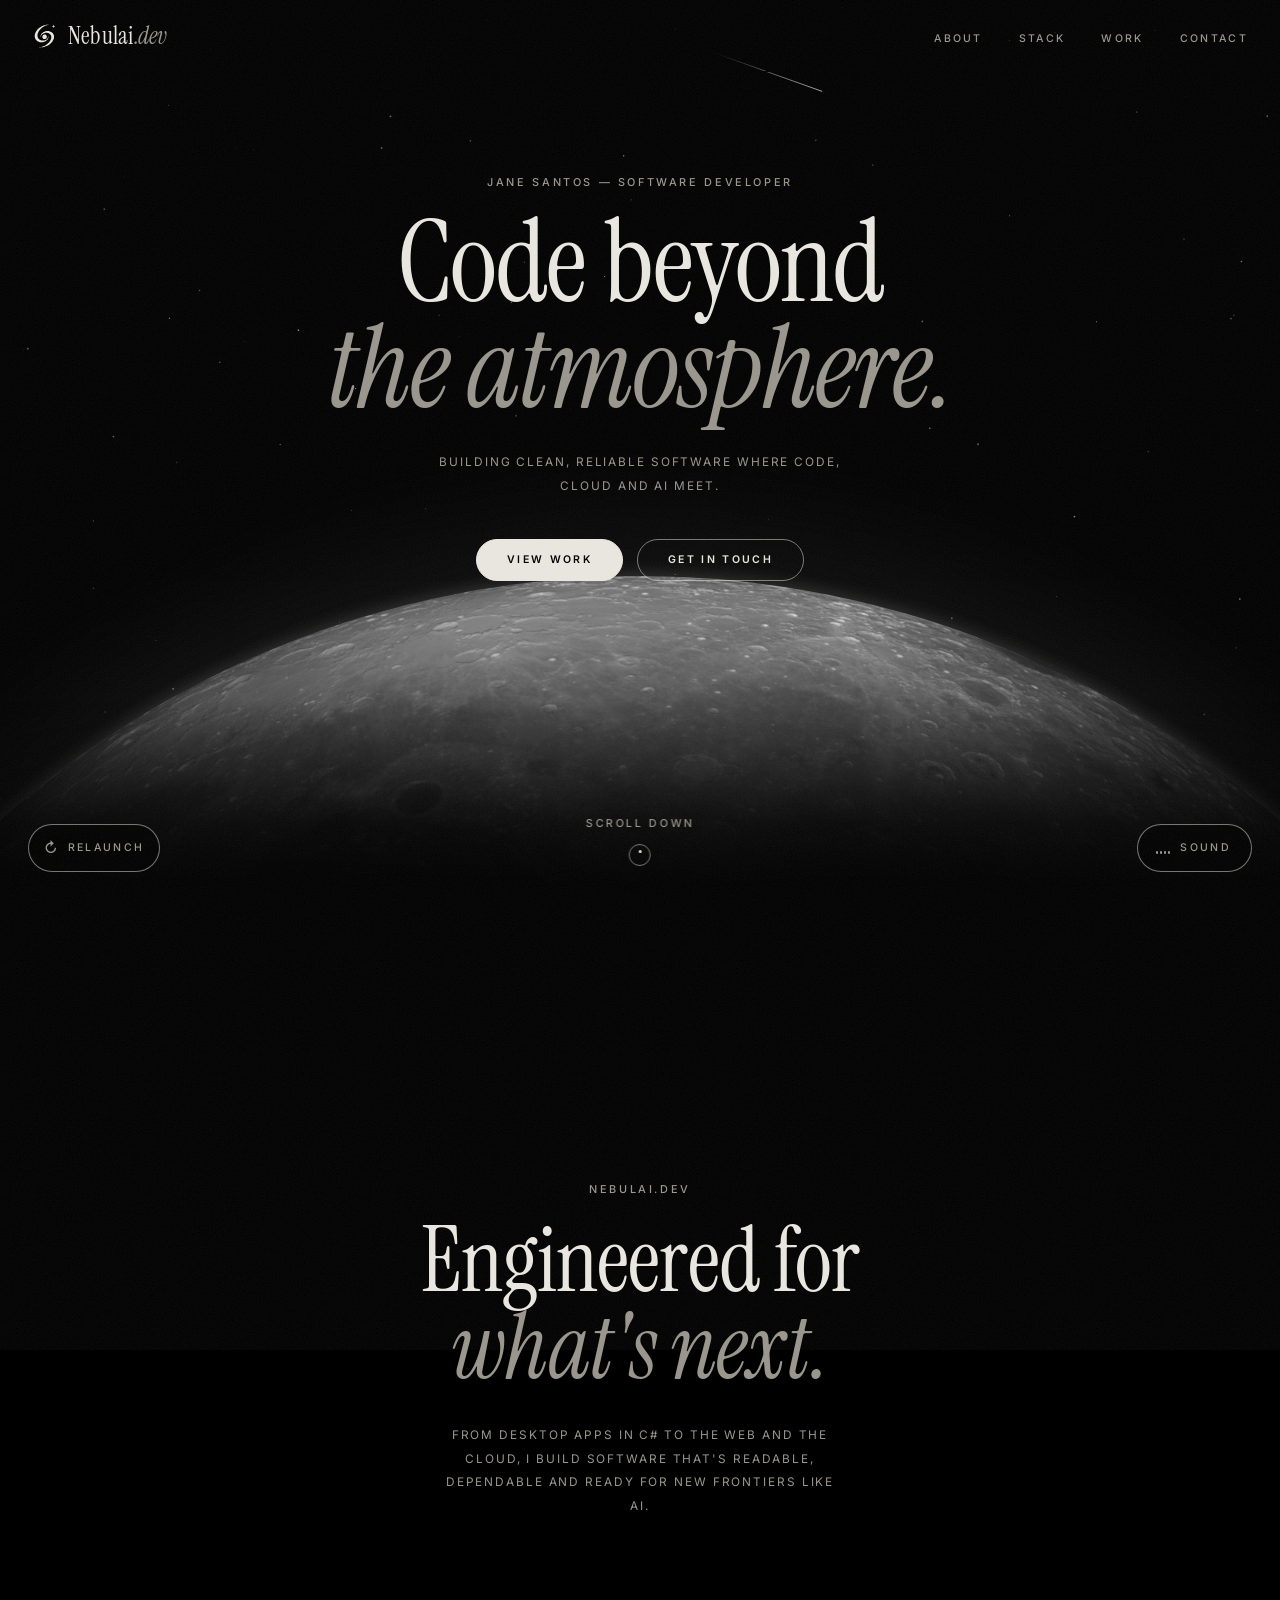
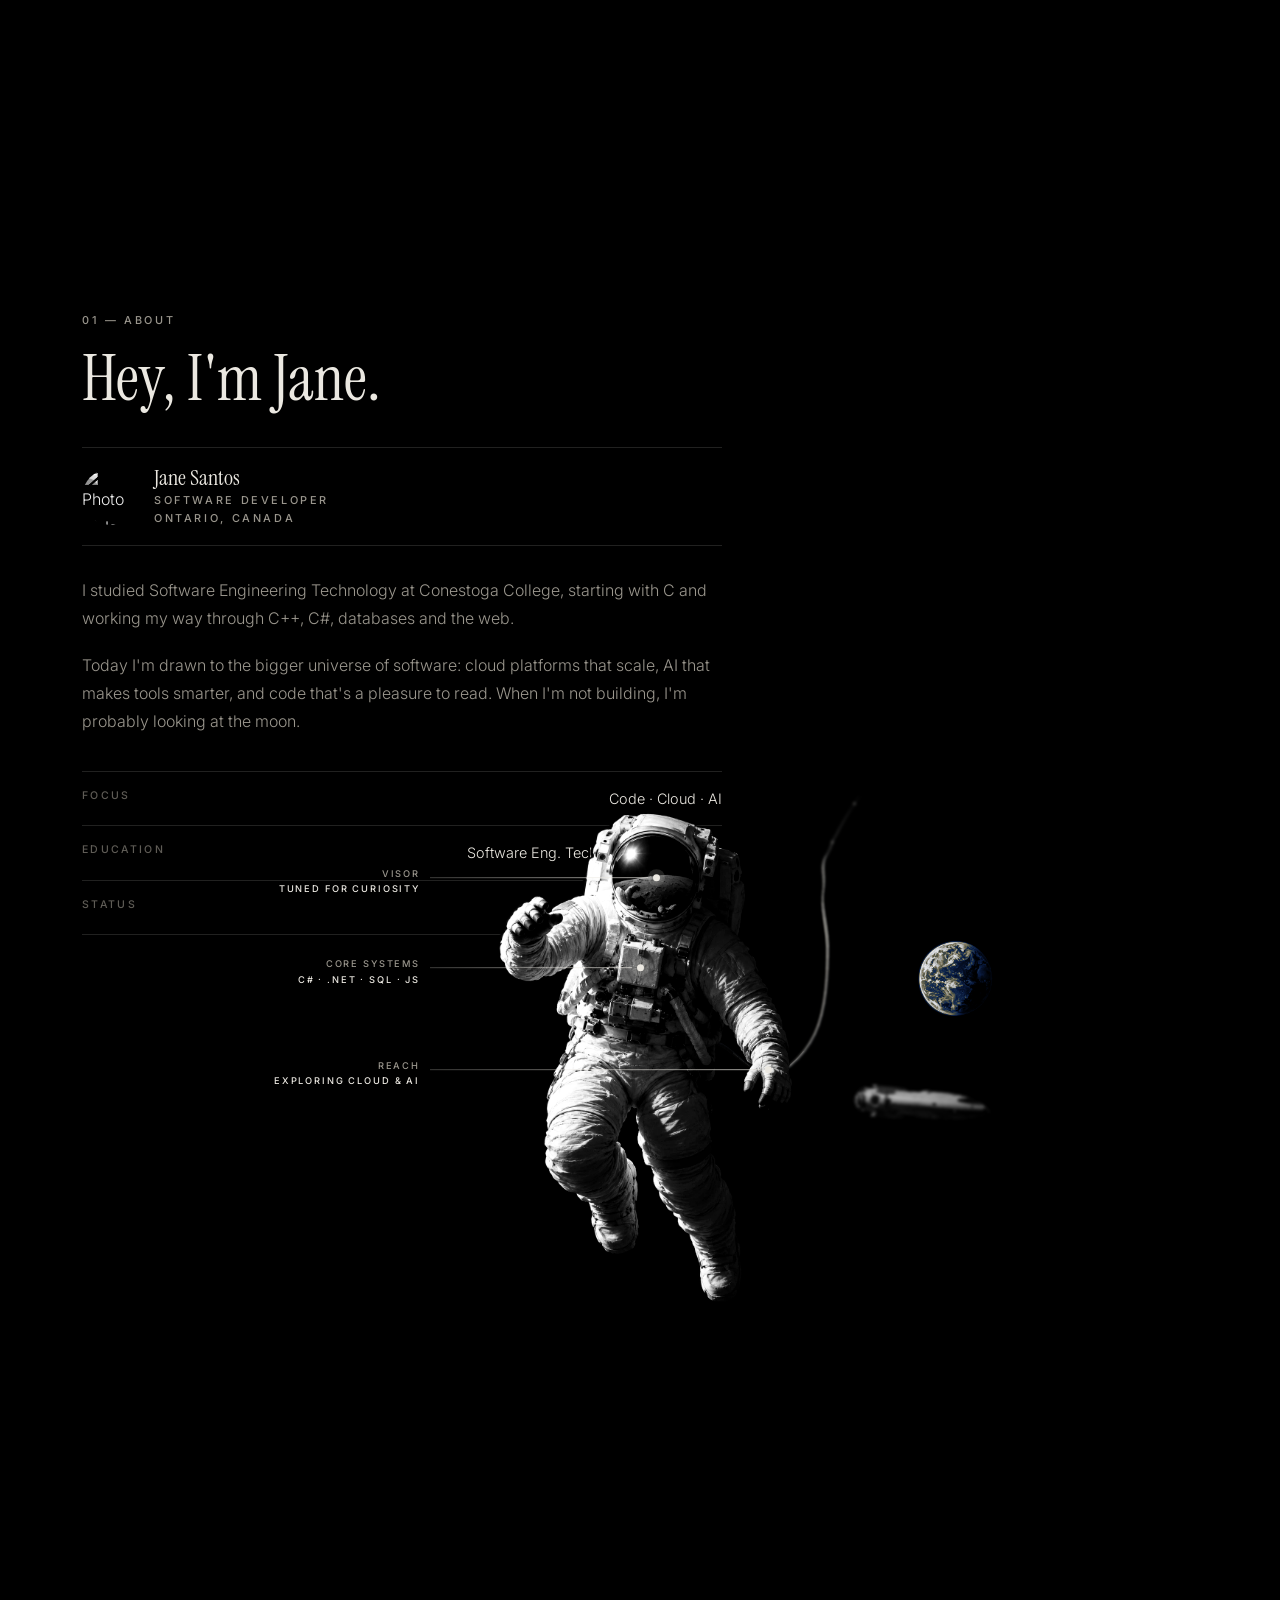
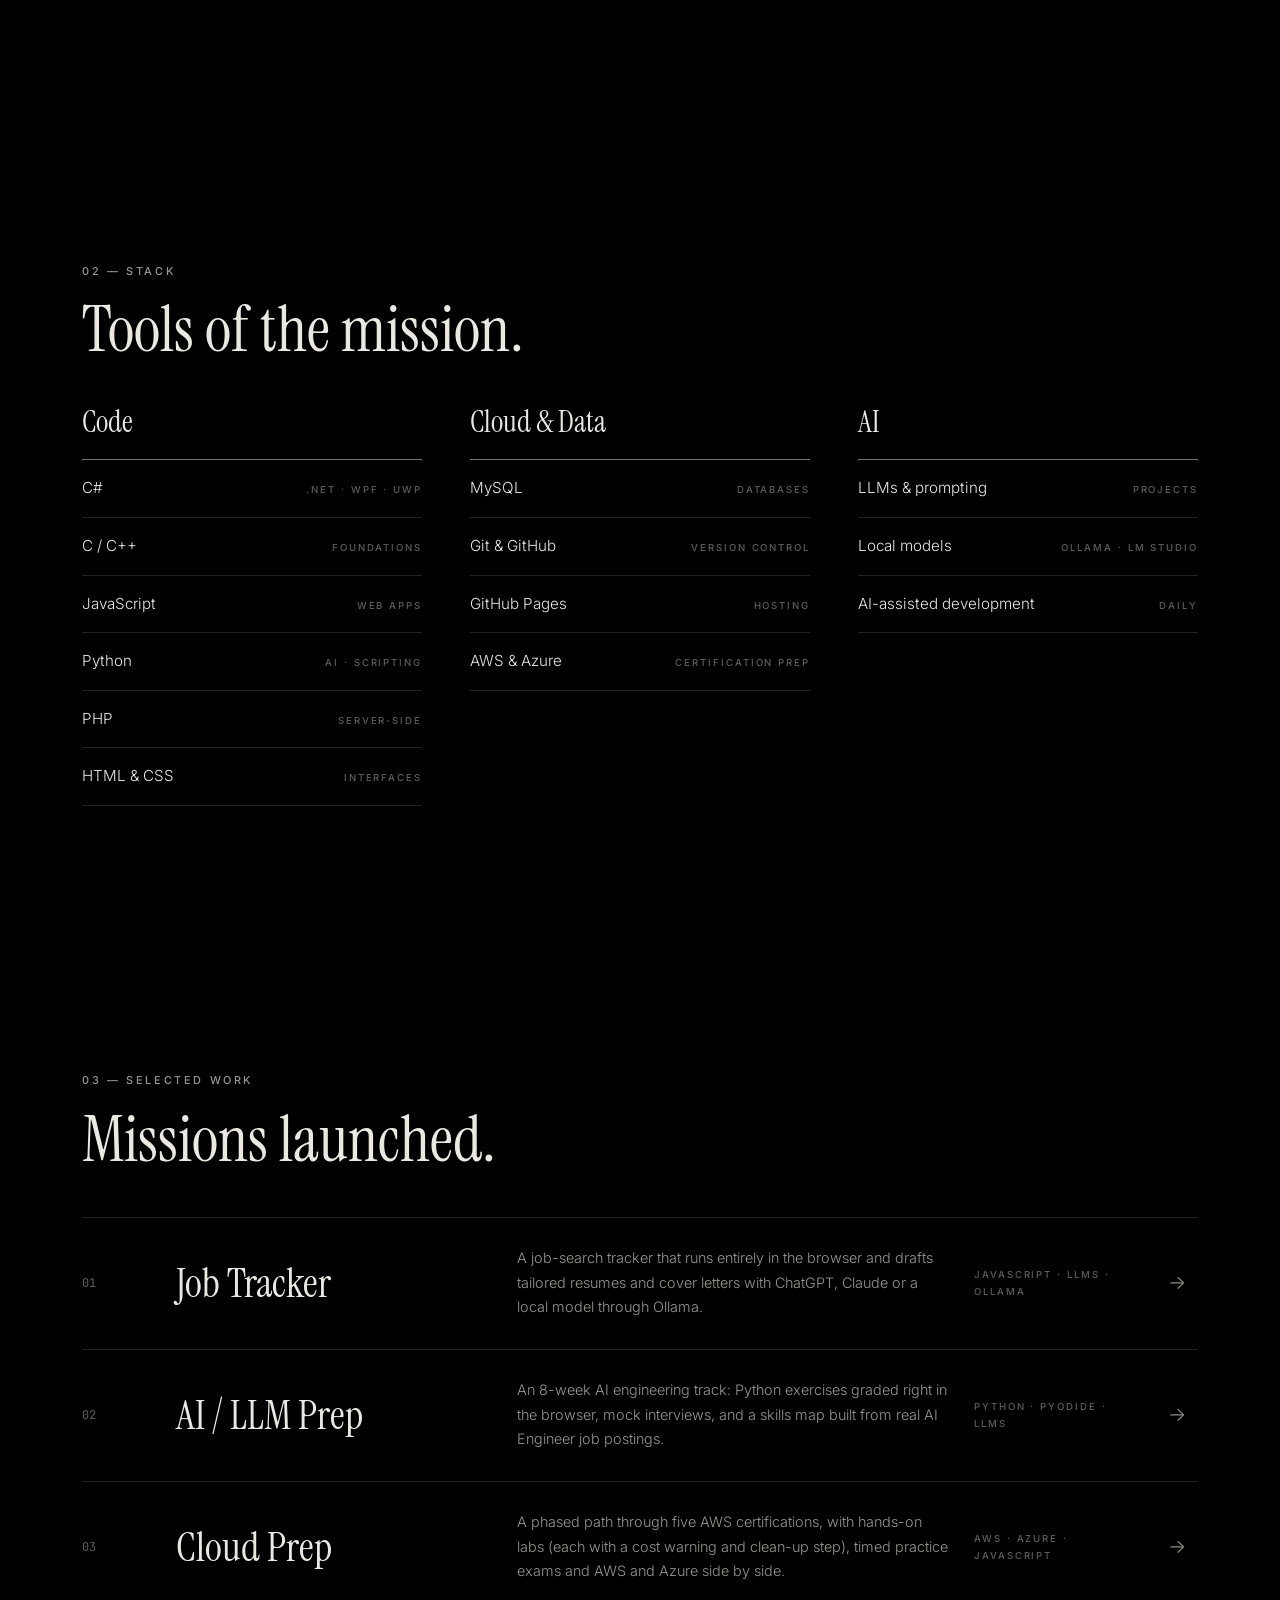
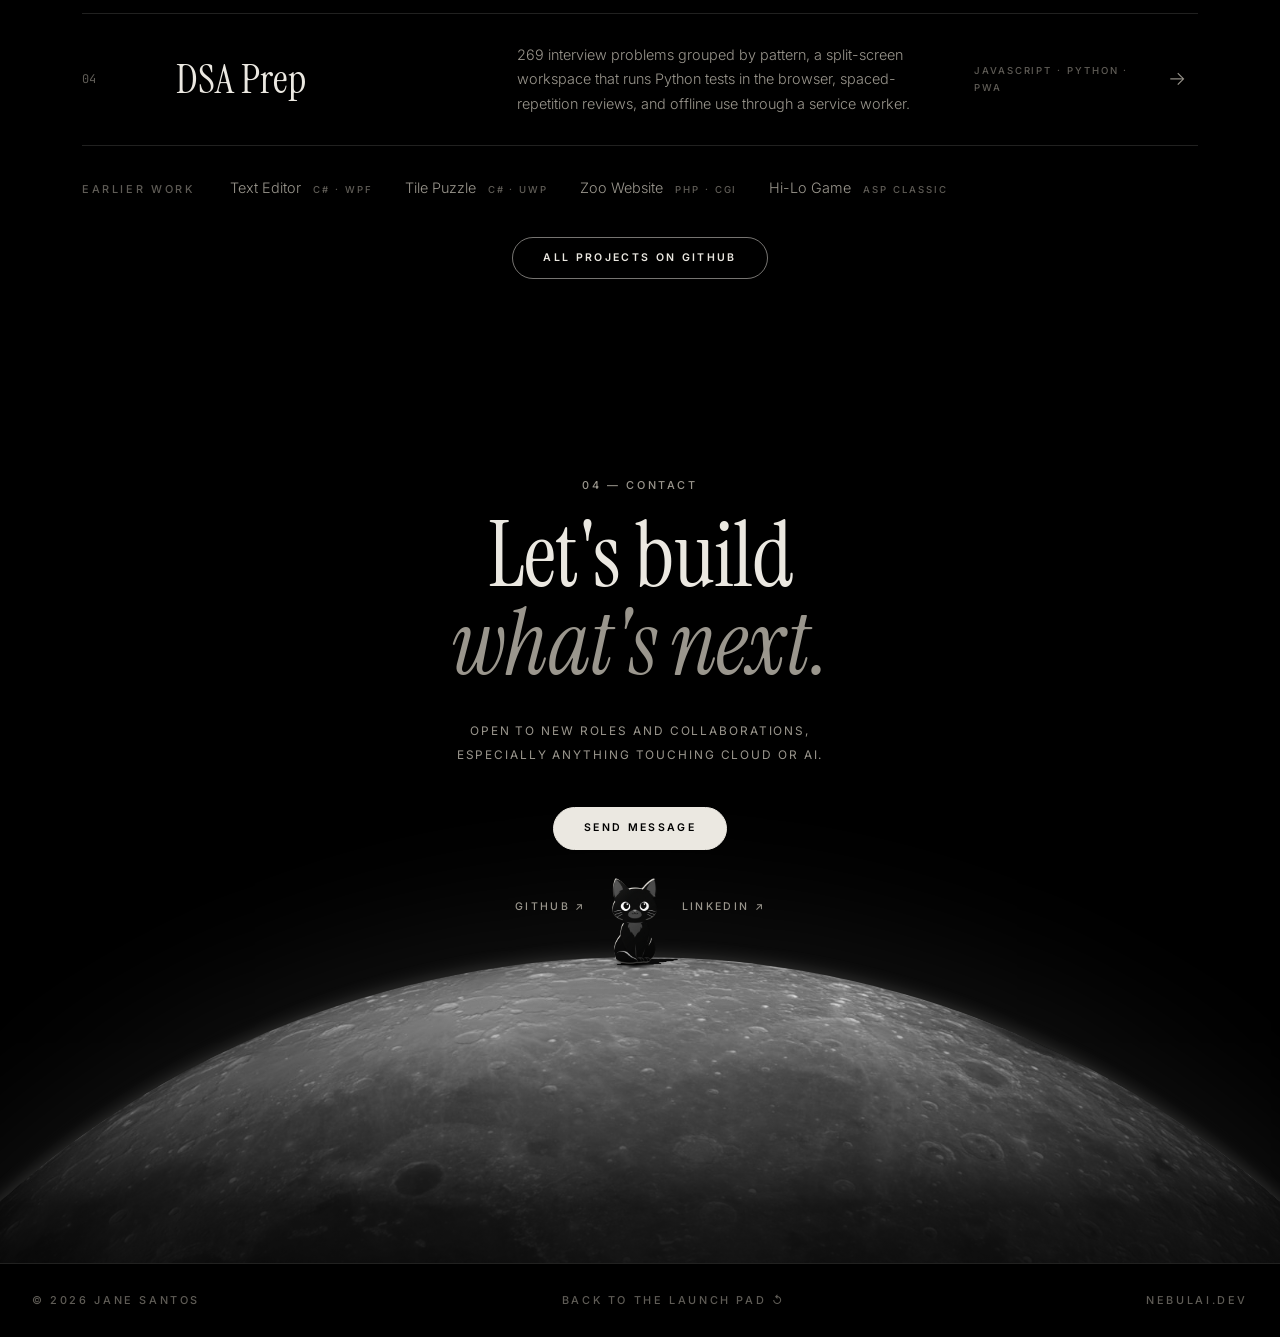
==== commit 326b0236: "Point AI prep link at /llm/ and make Top button icon-only Retarget the AI / LLM Prep project link (t" ====
--- a/dark.html
+++ b/dark.html
@@ -190,7 +190,7 @@
             </a>
           </li>
           <li data-reveal>
-            <a class="work-row" href="https://nebulai.dev/AI-jobPrep-static/">
+            <a class="work-row" href="https://nebulai.dev/llm/">
               <span class="work-num">02</span>
               <span class="work-title">AI / LLM Prep</span>
               <span class="work-desc">An 8-week AI engineering track: Python exercises graded right in the browser, mock interviews, and a skills map built from real AI Engineer job postings.</span>
@@ -287,7 +287,7 @@
        is in view, then back to the top once scrolled down (the two cross-fade in place) -->
   <div class="hud-stack">
     <button class="stack-btn" type="button" data-relaunch aria-label="Back to the launch pad"><span class="stack-icon" aria-hidden="true">↻</span><span class="stack-word">Relaunch</span></button>
-    <a class="stack-btn to-top" href="#top" aria-label="Back to top"><span class="stack-icon" aria-hidden="true">↑</span><span class="stack-word">Top</span></a>
+    <a class="stack-btn to-top" href="#top" aria-label="Back to top"><span class="stack-icon" aria-hidden="true">↑</span></a>
   </div>
 
   <footer class="footer">
--- a/CSS/dark.css
+++ b/CSS/dark.css
@@ -313,6 +313,8 @@
 .to-top { transform: translateY(8px); }
 .show-top [data-relaunch] { transform: translateY(-8px); }
 .show-top .to-top { opacity: 1; visibility: visible; transform: none; transition-delay: 0s; }
+/* Back to top is just the arrow, a round button in the same corner slot */
+.to-top { right: auto; width: 48px; padding: 0; }
 /* Relaunch: the page fades to black before the launch pad comes up (veil added by the script) */
 .relaunch-veil {
   position: fixed;
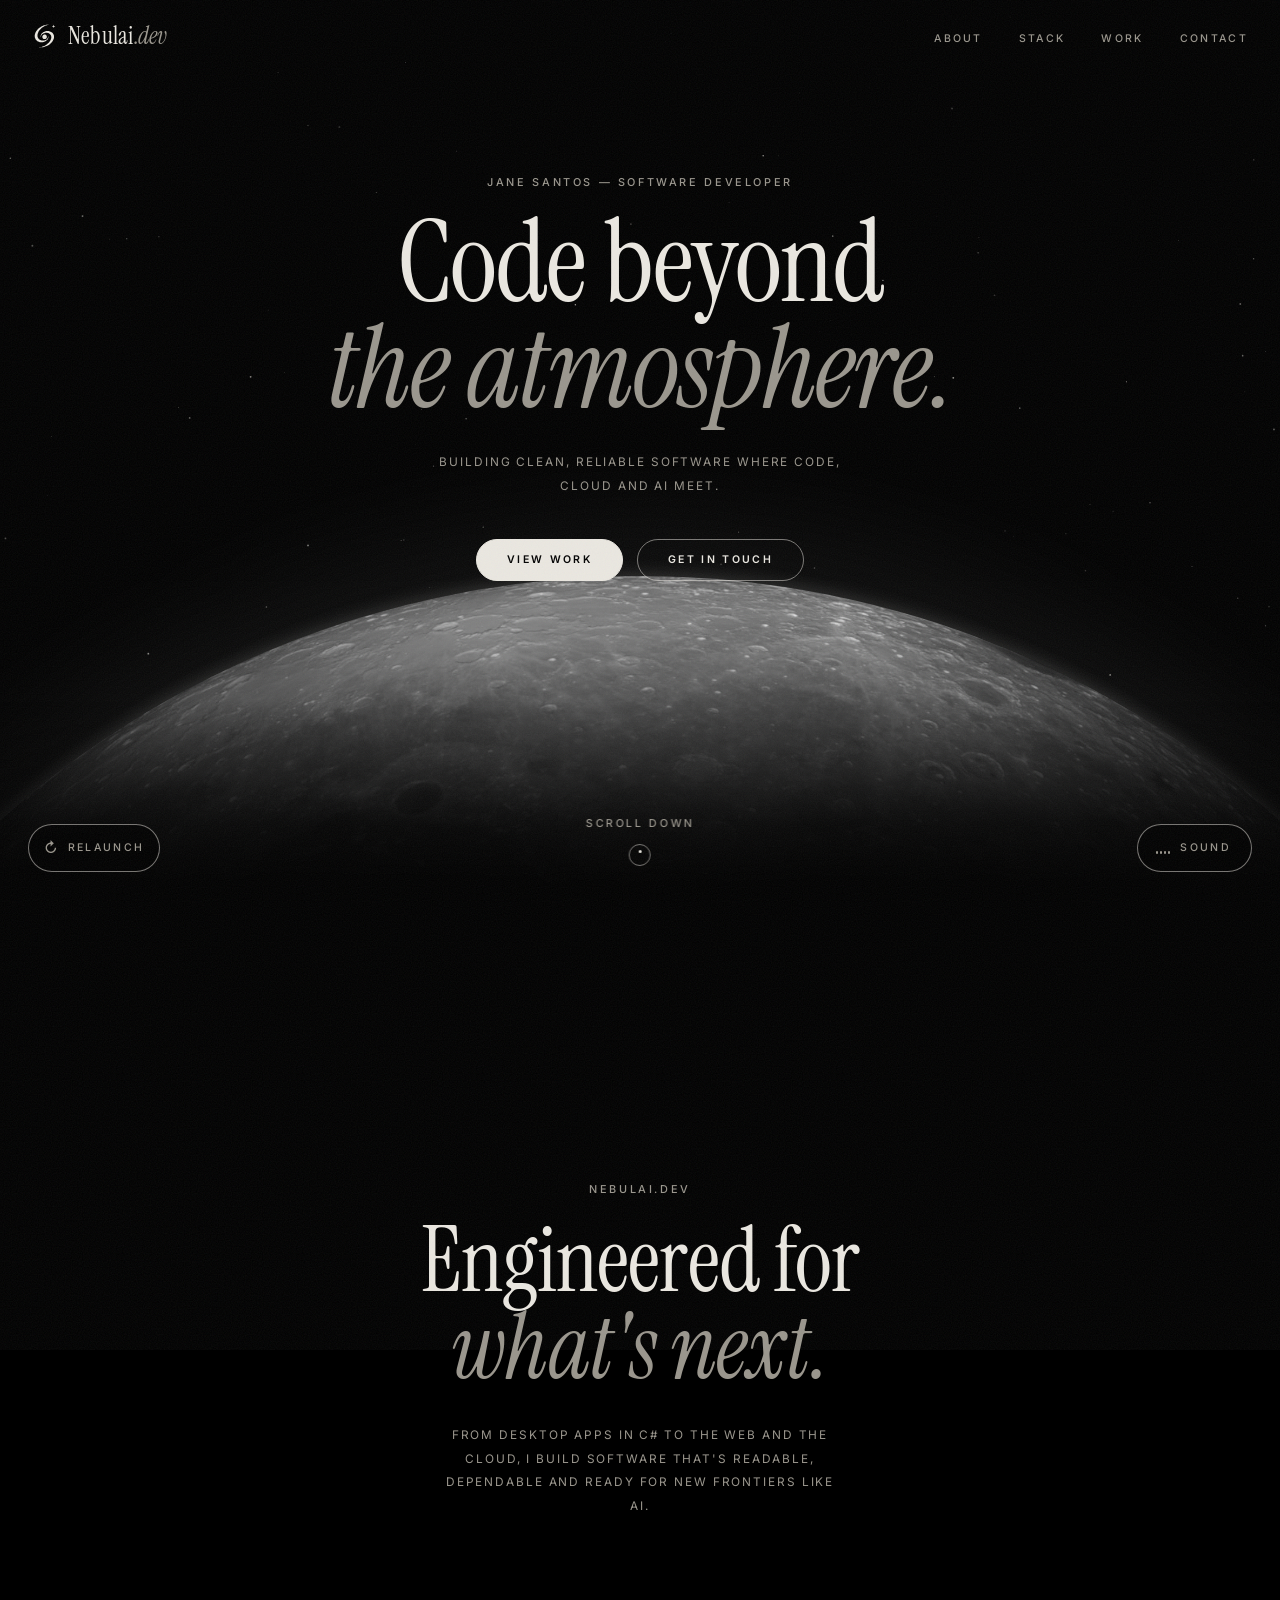
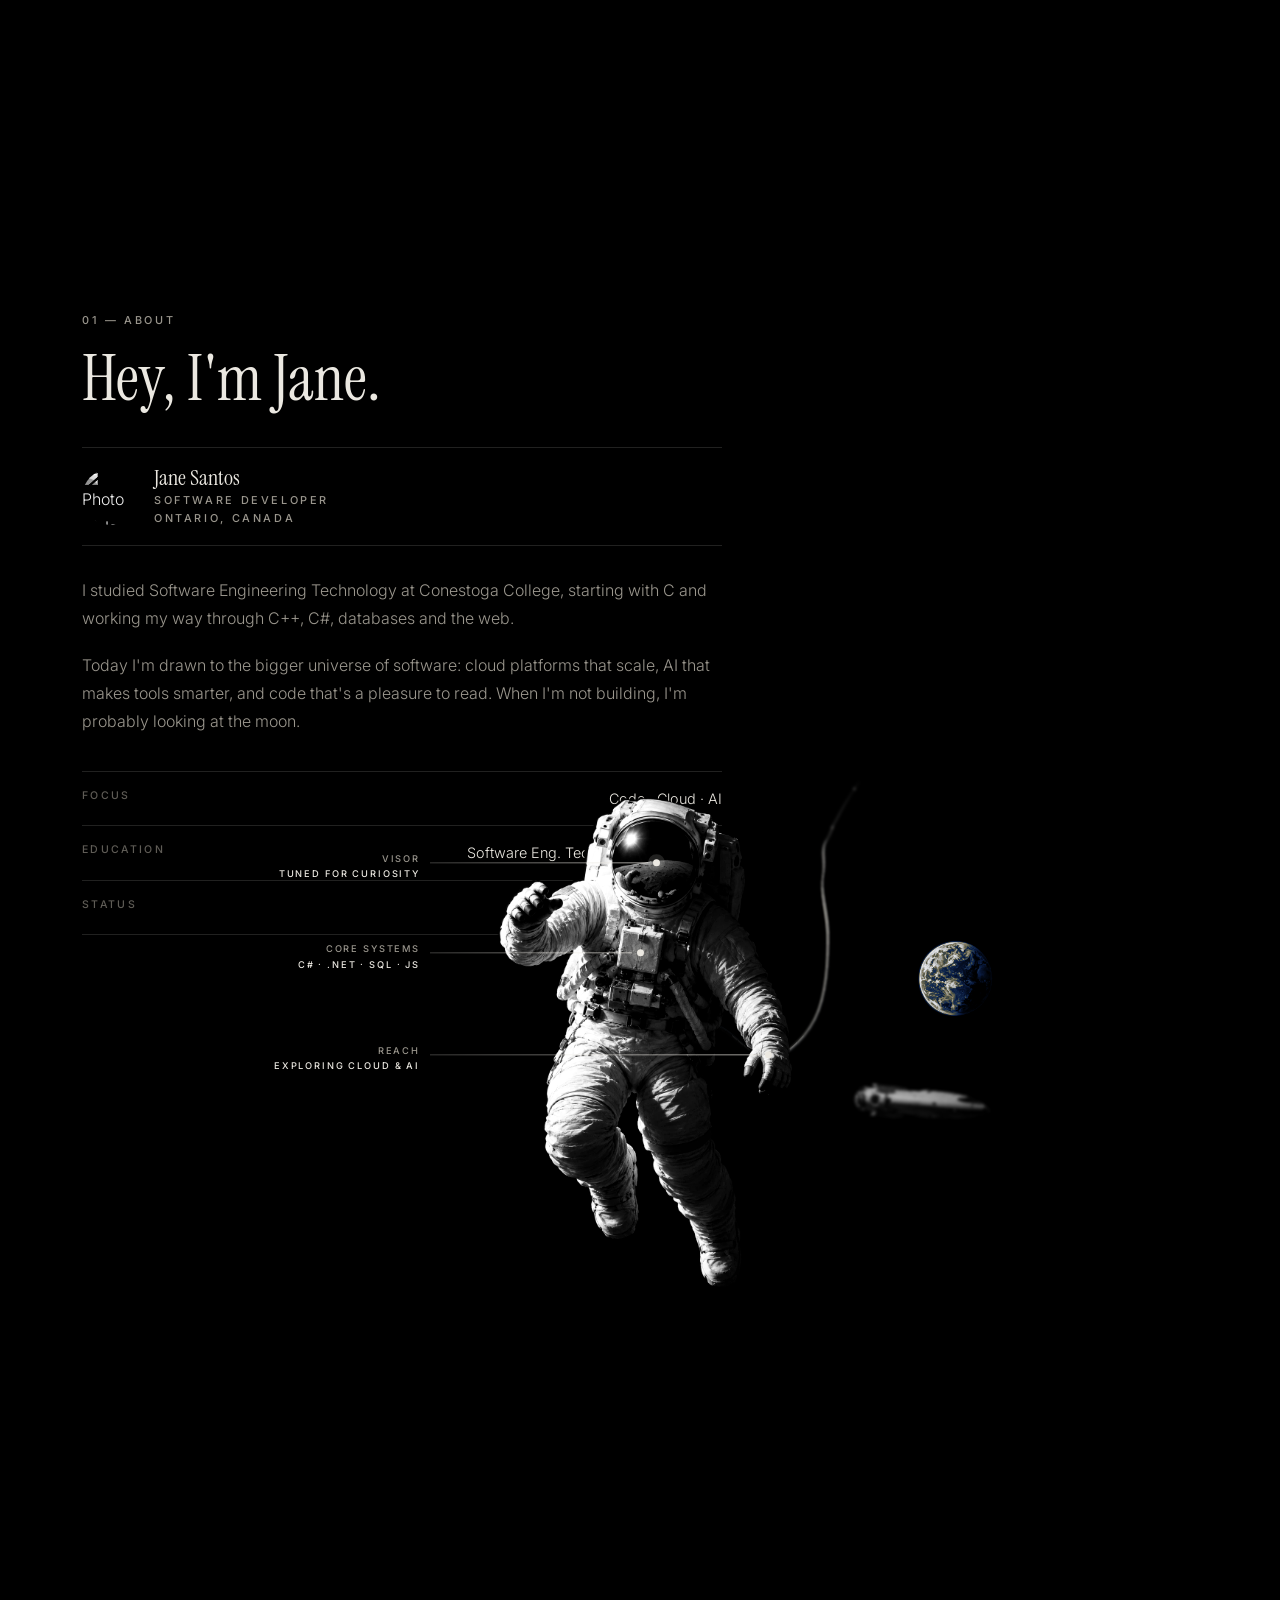
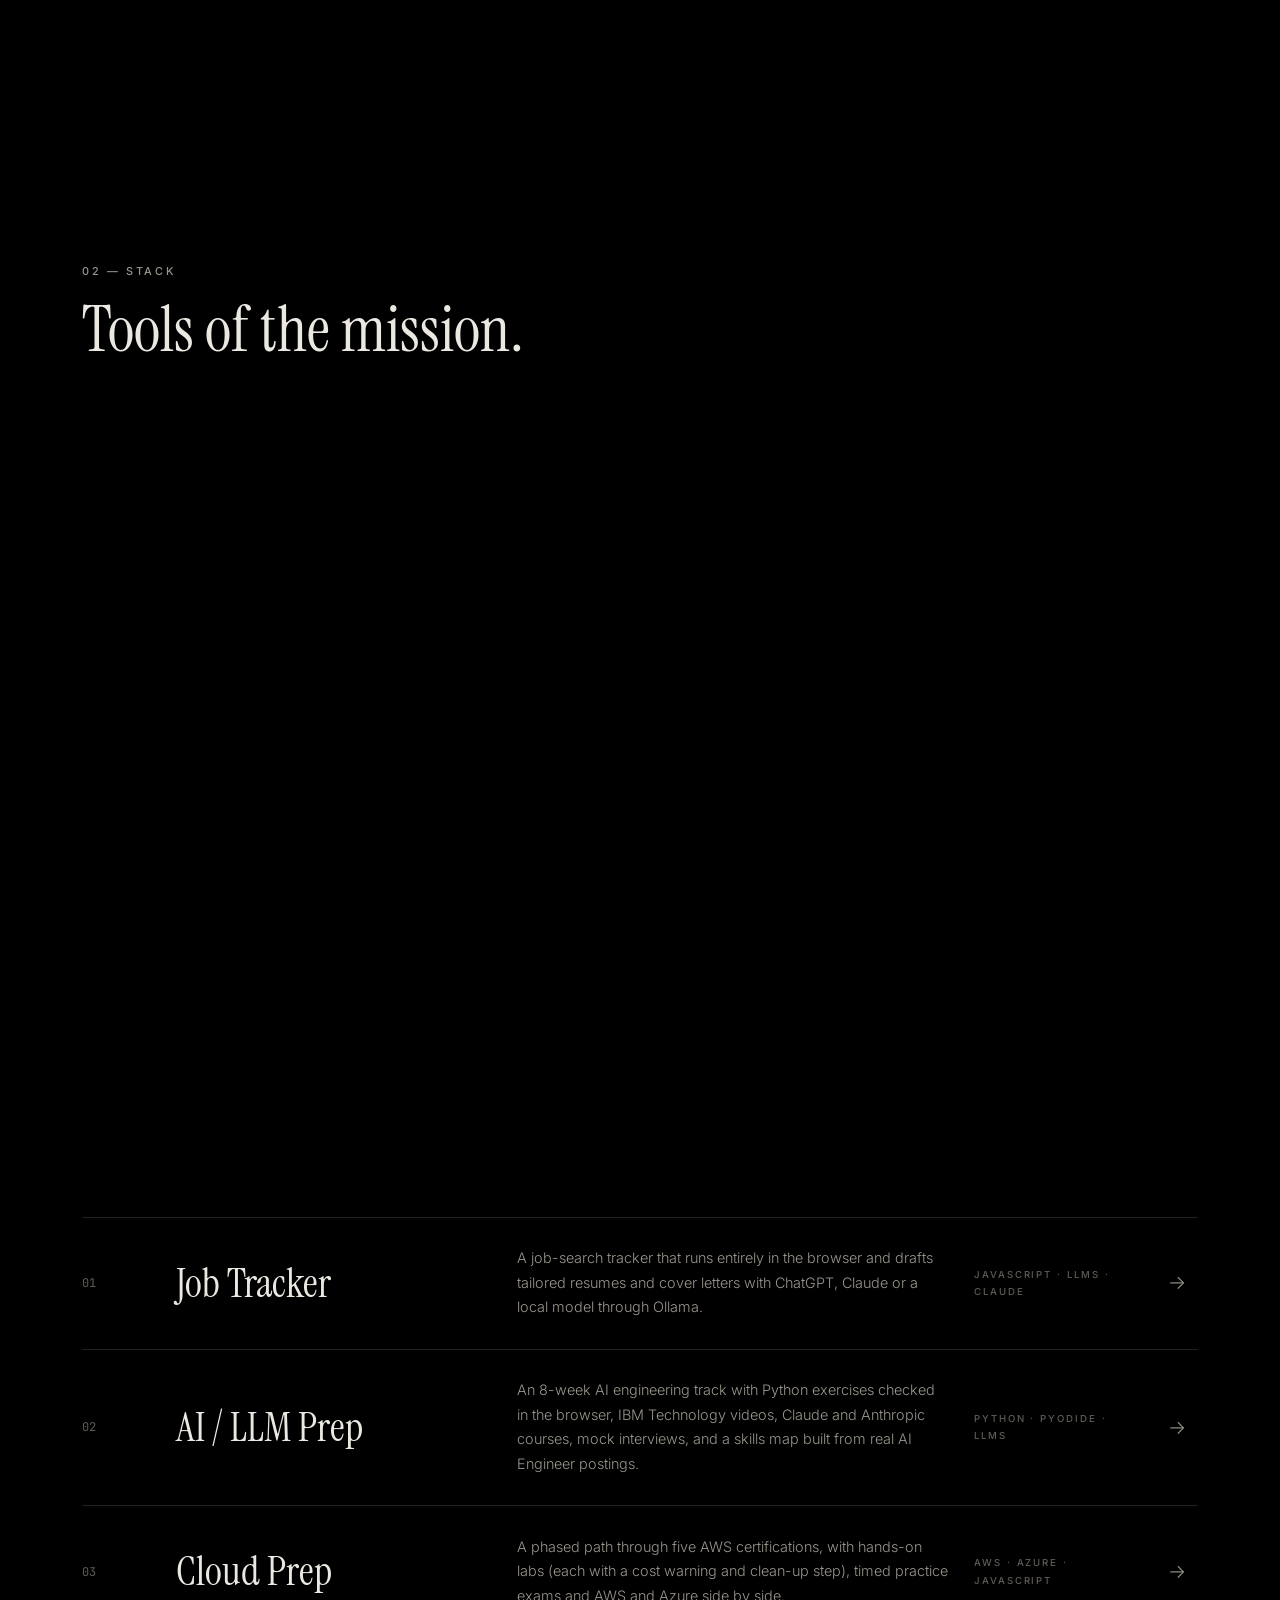
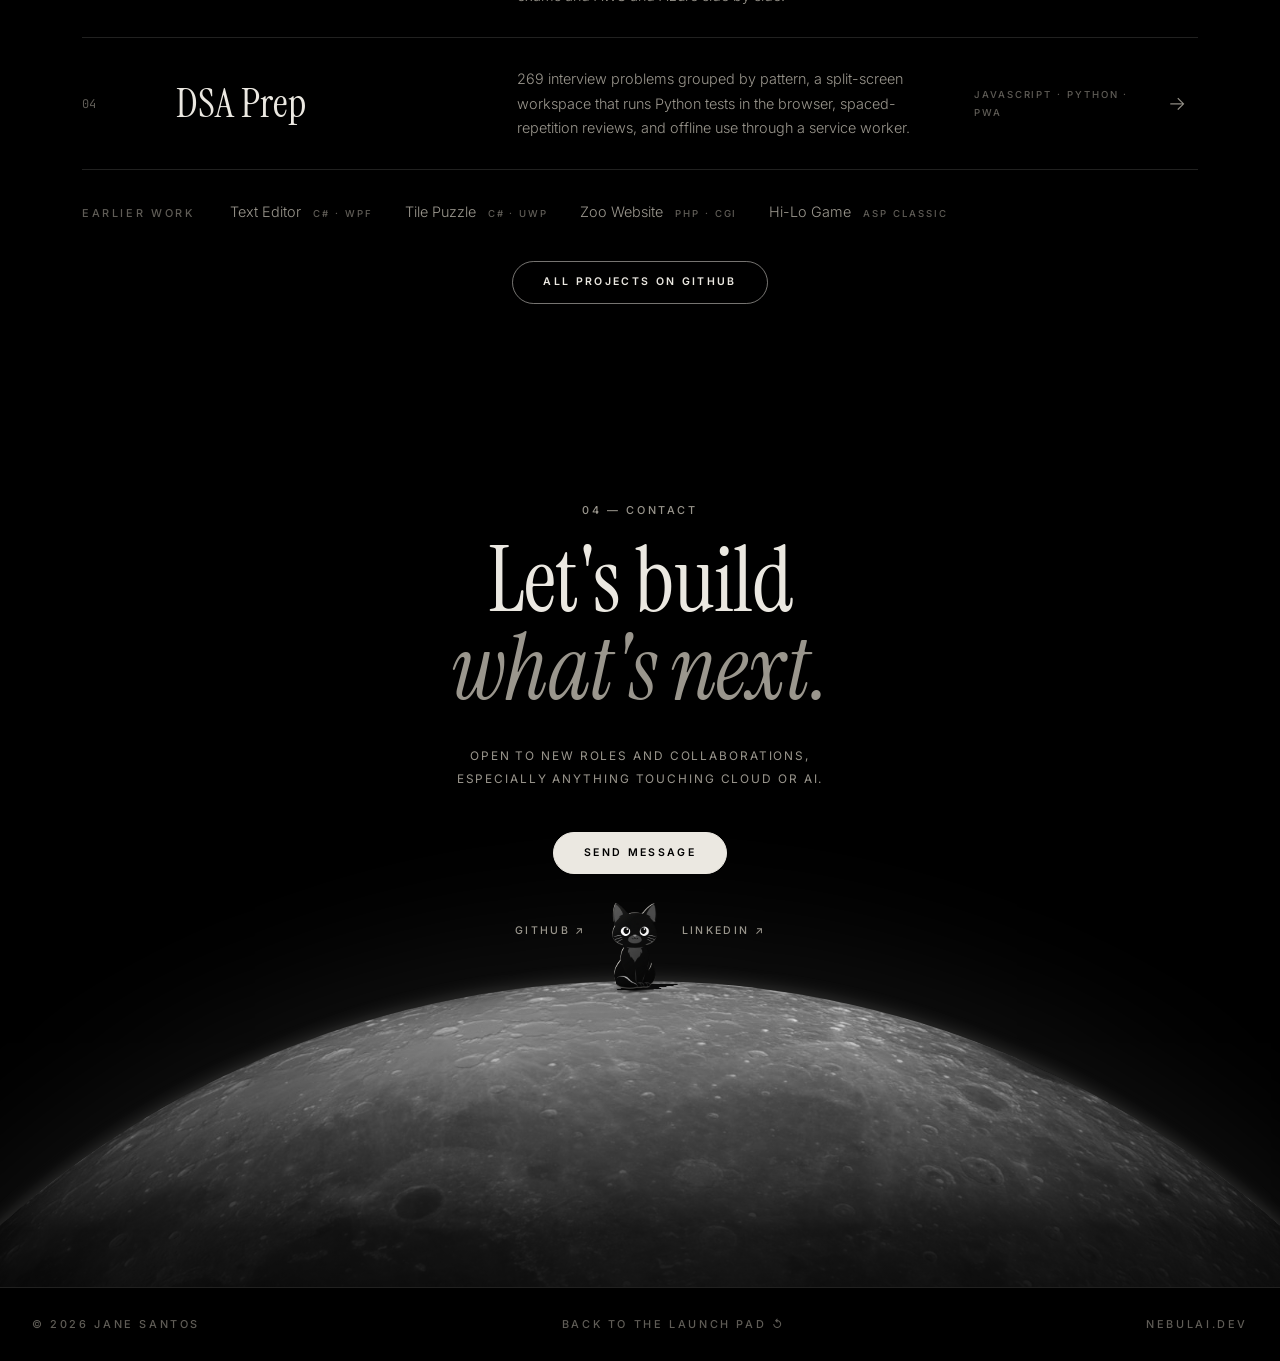
==== commit a11992cc: "Update AI / LLM Prep description and Job Tracker tag Describe the AI / LLM Prep track as the llm REA" ====
--- a/dark.html
+++ b/dark.html
@@ -185,7 +185,7 @@
               <span class="work-num">01</span>
               <span class="work-title">Job Tracker</span>
               <span class="work-desc">A job-search tracker that runs entirely in the browser and drafts tailored resumes and cover letters with ChatGPT, Claude or a local model through Ollama.</span>
-              <span class="work-tags">JavaScript · LLMs · Ollama</span>
+              <span class="work-tags">JavaScript · LLMs · Claude</span>
               <span class="work-arrow" aria-hidden="true">→</span>
             </a>
           </li>
@@ -193,7 +193,7 @@
             <a class="work-row" href="https://nebulai.dev/llm/">
               <span class="work-num">02</span>
               <span class="work-title">AI / LLM Prep</span>
-              <span class="work-desc">An 8-week AI engineering track: Python exercises graded right in the browser, mock interviews, and a skills map built from real AI Engineer job postings.</span>
+              <span class="work-desc">An 8-week AI engineering track with Python exercises checked in the browser, IBM Technology videos, Claude and Anthropic courses, mock interviews, and a skills map built from real AI Engineer postings.</span>
               <span class="work-tags">Python · Pyodide · LLMs</span>
               <span class="work-arrow" aria-hidden="true">→</span>
             </a>
